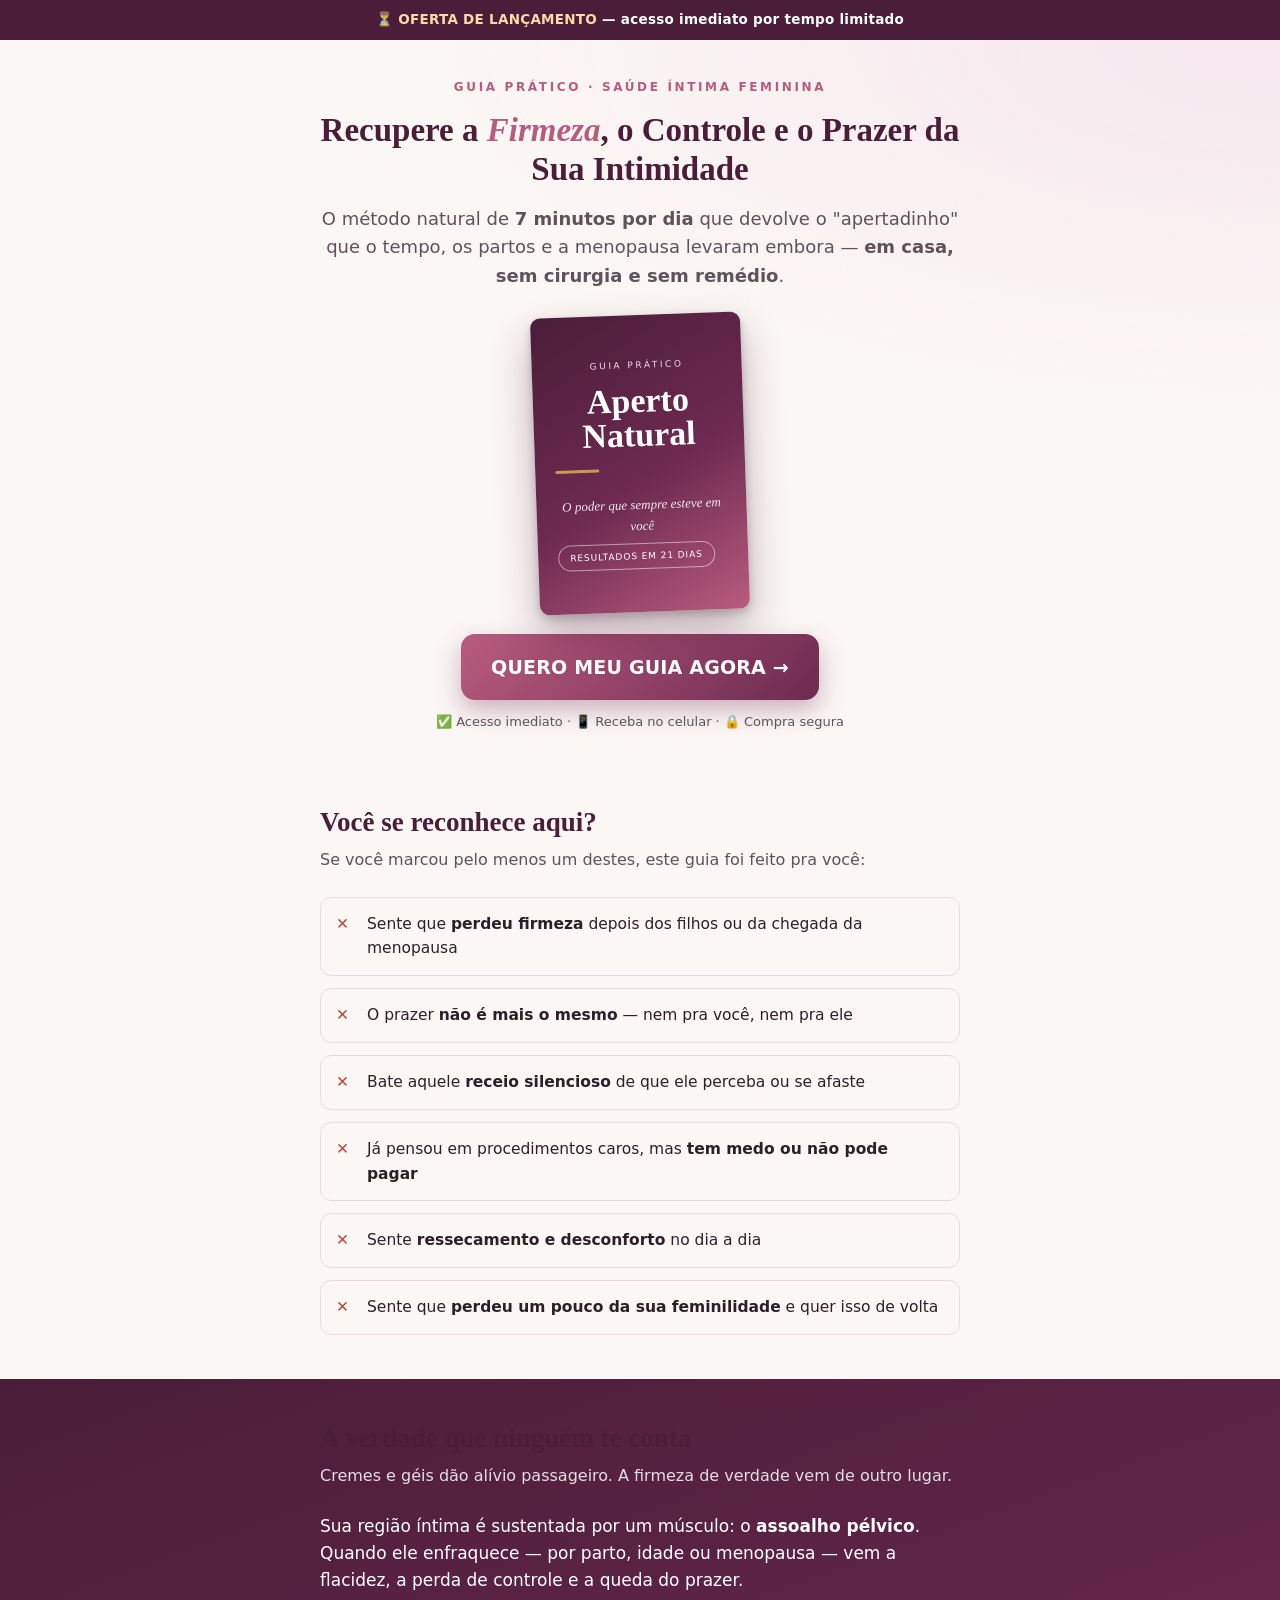
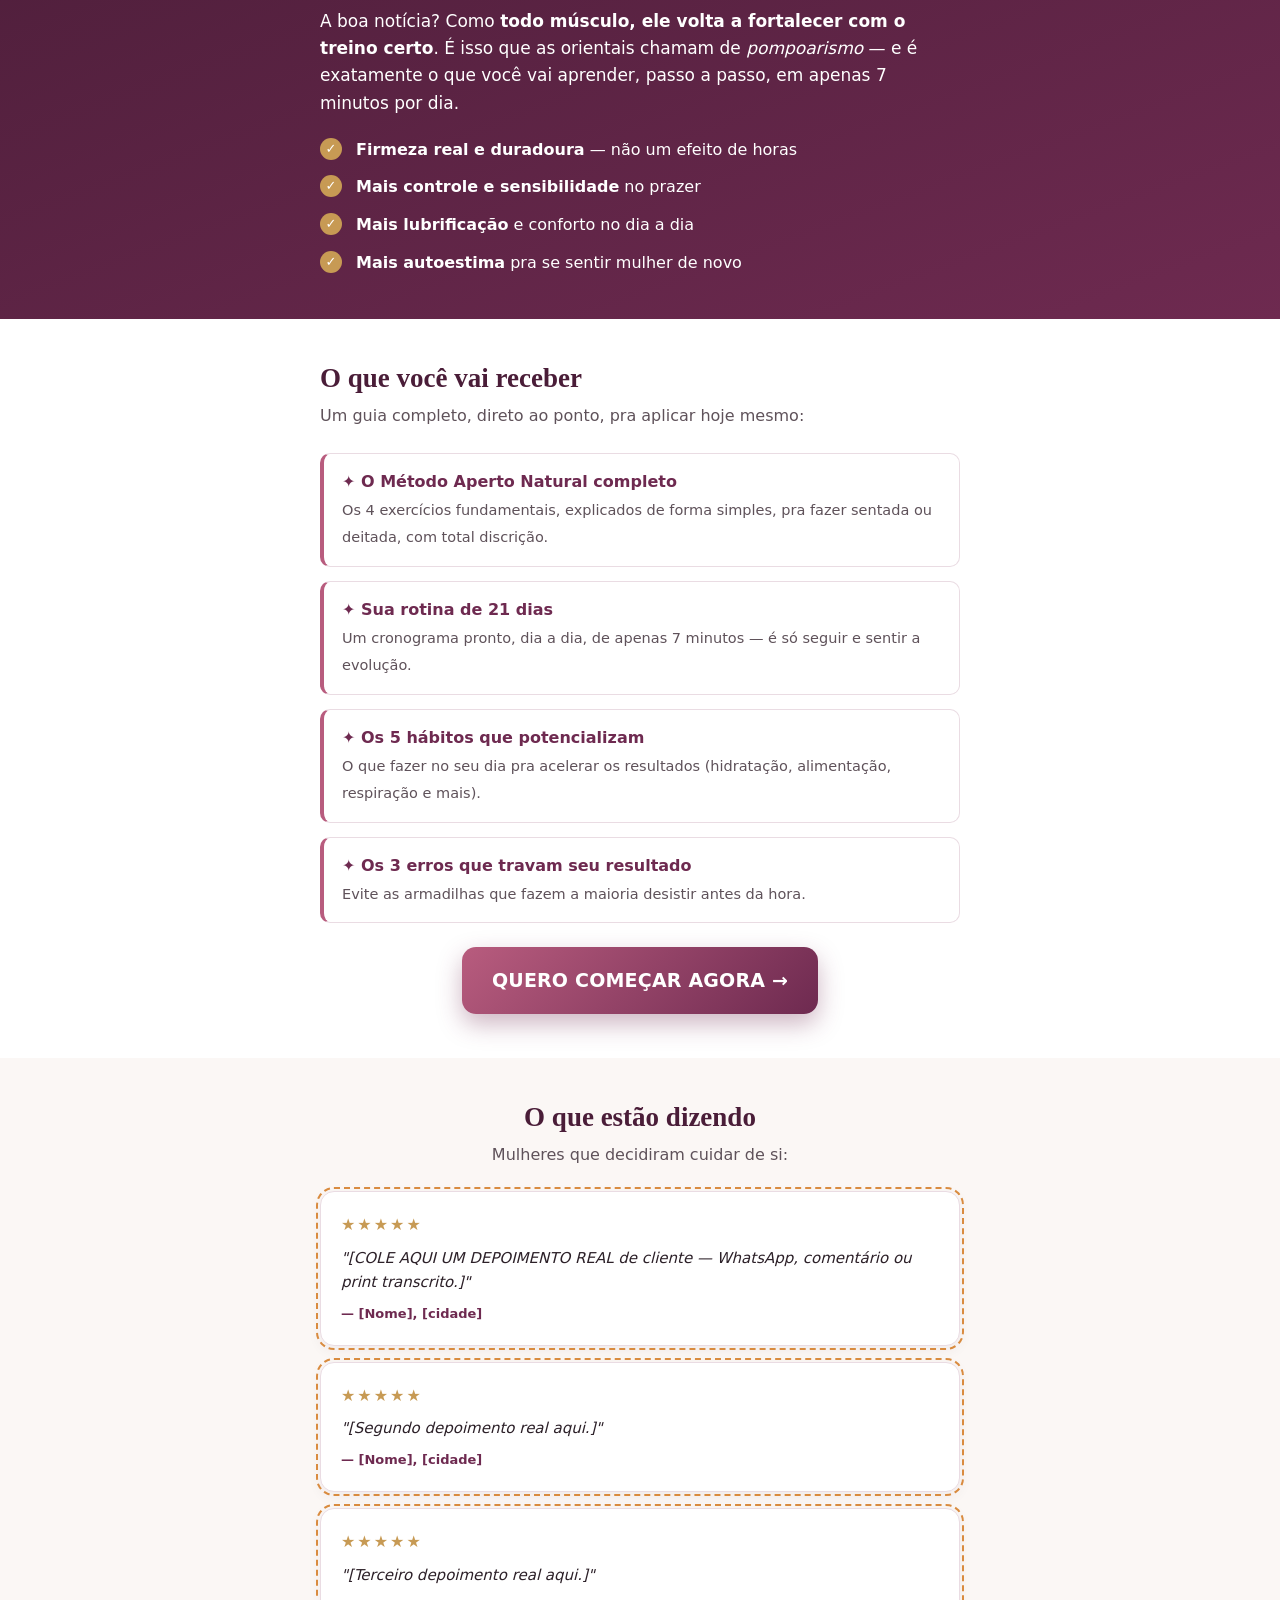
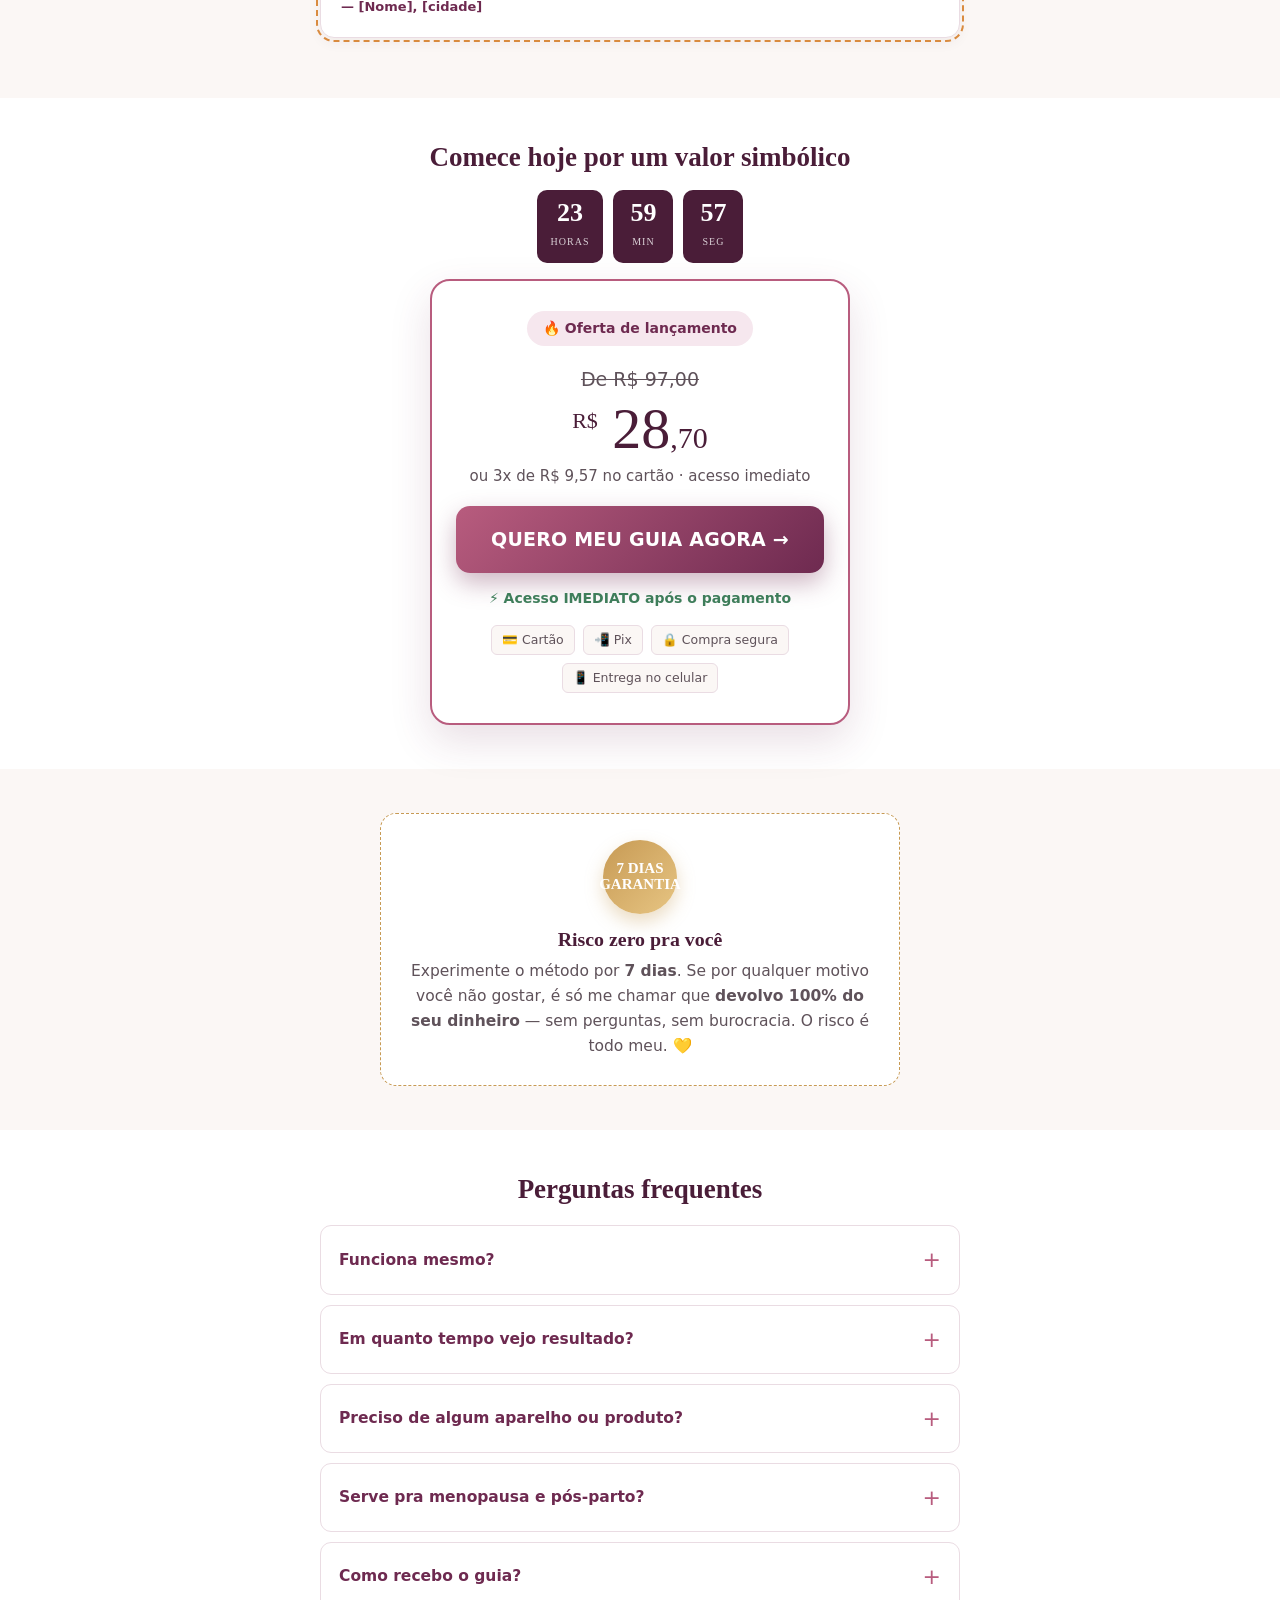
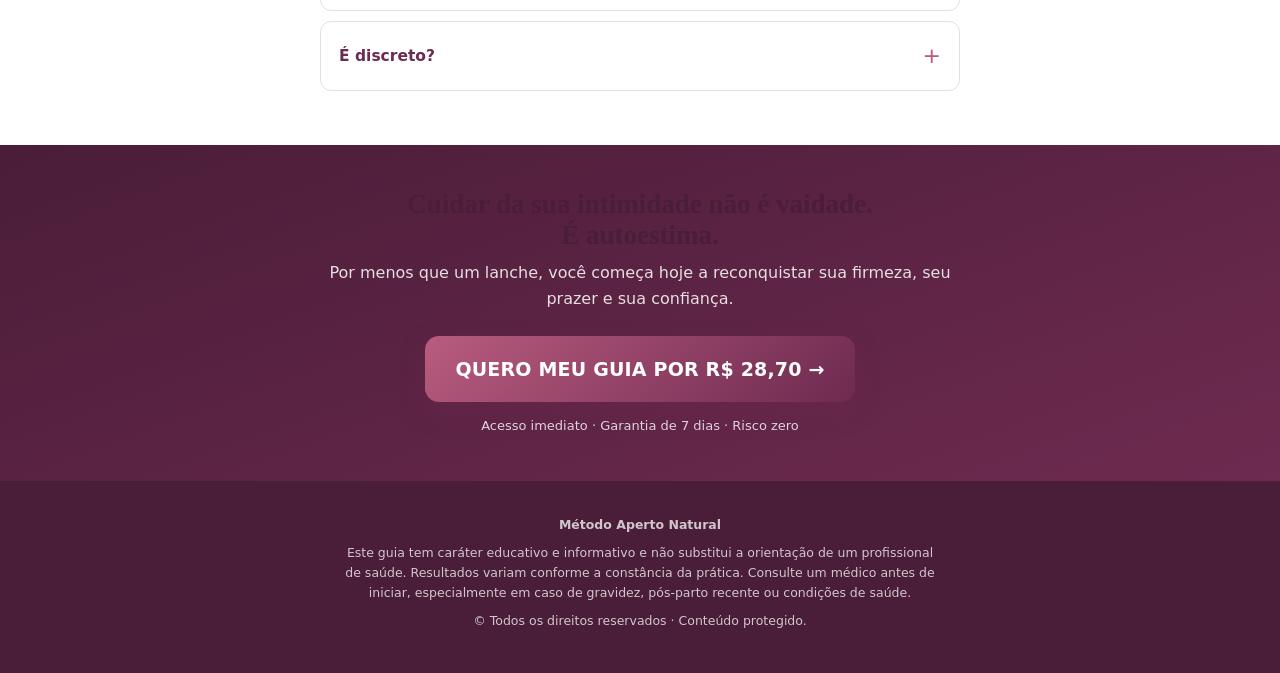
==== aperto-natural/index.html @ 928ae622 "feat: adicionar landing Aperto Natural (/aperto-natural) Landing low-ticket Metodo Aperto Natural. C" ====
<!doctype html>
<html lang="pt-BR">
<head>
<meta charset="utf-8">
<meta name="viewport" content="width=device-width, initial-scale=1">
<title>Método Aperto Natural</title>
<style>
  *{box-sizing:border-box;margin:0;padding:0}
  :root{
    --plum:#6E2A50;--plum-deep:#4A1D38;--rose:#B85C7E;--rose-soft:#F6E7EE;
    --ink:#2C2028;--soft:#5F525A;--cream:#FBF7F5;--white:#fff;--line:#EADCE3;
    --gold:#C79A54;--green:#3E7D5A;--danger:#C0453A;
  }
  html{-webkit-text-size-adjust:100%;scroll-behavior:smooth}
  body{font-family:"Segoe UI",system-ui,-apple-system,Arial,sans-serif;color:var(--ink);background:var(--cream);line-height:1.6;font-size:17px}
  .serif{font-family:Georgia,"Times New Roman",serif}
  .wrap{max-width:680px;margin:0 auto;padding:0 20px}
  h1,h2,h3{font-family:Georgia,serif;line-height:1.18;font-weight:700}
  img{max-width:100%}
  .center{text-align:center}

  /* urgency bar */
  .urg{background:var(--plum-deep);color:#fff;text-align:center;padding:9px 14px;font-size:13.5px;font-weight:600;letter-spacing:.02em}
  .urg b{color:#FFD9A8}

  /* hero */
  .hero{background:radial-gradient(120% 90% at 100% 0%,var(--rose-soft),transparent 55%),var(--cream);padding:38px 0 30px}
  .eyebrow{font-size:12px;letter-spacing:.22em;text-transform:uppercase;color:var(--rose);font-weight:800;margin-bottom:14px}
  .hero h1{font-size:33px;color:var(--plum-deep);margin-bottom:16px}
  .hero h1 em{color:var(--rose);font-style:italic}
  .hero .sub{font-size:18px;color:var(--soft);margin-bottom:24px}
  .mock{width:210px;margin:6px auto 22px;aspect-ratio:210/297;border-radius:10px;
    background:linear-gradient(150deg,var(--plum-deep),var(--plum) 55%,var(--rose));
    box-shadow:0 20px 40px rgba(74,29,56,.32),0 4px 10px rgba(0,0,0,.2);
    color:#fff;display:flex;flex-direction:column;justify-content:center;padding:26px 20px;position:relative;transform:rotate(-2deg)}
  .mock .k{font-size:9px;letter-spacing:.28em;text-transform:uppercase;opacity:.85;margin-bottom:12px}
  .mock h3{font-family:Georgia,serif;font-size:34px;line-height:1;color:#fff}
  .mock .it{font-style:italic;font-size:13px;opacity:.9;margin-top:8px;font-family:Georgia,serif}
  .mock .rl{width:44px;height:3px;background:var(--gold);margin:16px 0;border-radius:2px}
  .mock .bdg{font-size:9px;letter-spacing:.1em;text-transform:uppercase;border:1px solid rgba(255,255,255,.5);border-radius:30px;padding:5px 11px;align-self:flex-start;margin-top:6px}

  .cta{display:inline-block;background:linear-gradient(135deg,var(--rose),var(--plum));color:#fff;font-weight:800;
    font-size:19px;padding:18px 30px;border-radius:14px;text-decoration:none;box-shadow:0 10px 24px rgba(110,42,80,.34);
    letter-spacing:.01em;border:none;cursor:pointer;transition:transform .15s;animation:pulse 2s infinite}
  .cta:hover{transform:translateY(-2px)}
  @keyframes pulse{0%{box-shadow:0 10px 24px rgba(110,42,80,.34),0 0 0 0 rgba(184,92,126,.5)}70%{box-shadow:0 10px 24px rgba(110,42,80,.34),0 0 0 16px rgba(184,92,126,0)}100%{box-shadow:0 10px 24px rgba(110,42,80,.34),0 0 0 0 rgba(184,92,126,0)}}
  @media (prefers-reduced-motion:reduce){.cta{animation:none}}
  .cta-note{font-size:13px;color:var(--soft);margin-top:12px}

  section{padding:44px 0}
  .alt{background:var(--white)}
  .plum-sec{background:linear-gradient(160deg,var(--plum-deep),var(--plum));color:#fff}
  .plum-sec h2,.plum-sec h3{color:#fff}
  h2.sec{font-size:27px;color:var(--plum-deep);margin-bottom:8px}
  .sec-lead{color:var(--soft);font-size:16px;margin-bottom:24px}
  .plum-sec .sec-lead{color:rgba(255,255,255,.85)}

  /* pain list */
  .pain{list-style:none;display:flex;flex-direction:column;gap:12px}
  .pain li{background:var(--cream);border:1px solid var(--line);border-radius:11px;padding:14px 16px 14px 46px;position:relative;font-size:15.5px}
  .pain li::before{content:"✕";position:absolute;left:15px;top:14px;color:var(--danger);font-weight:800}

  /* benefits/check */
  .benef{list-style:none;display:flex;flex-direction:column;gap:12px}
  .benef li{padding-left:36px;position:relative;font-size:16px}
  .benef li::before{content:"✓";position:absolute;left:0;top:1px;background:var(--green);color:#fff;width:22px;height:22px;border-radius:50%;text-align:center;line-height:22px;font-size:13px;font-weight:800}
  .plum-sec .benef li::before{background:var(--gold)}

  /* content cards */
  .whatin{display:flex;flex-direction:column;gap:14px;margin-top:8px}
  .wi{background:var(--white);border:1px solid var(--line);border-left:4px solid var(--rose);border-radius:10px;padding:15px 18px}
  .wi b{color:var(--plum);display:block;margin-bottom:2px;font-size:16px}
  .wi span{font-size:14.5px;color:var(--soft)}

  /* testimonials */
  .tcard{background:var(--white);border:1px solid var(--line);border-radius:14px;padding:20px;margin-bottom:16px;box-shadow:0 4px 14px rgba(74,29,56,.06)}
  .stars{color:var(--gold);font-size:16px;letter-spacing:2px;margin-bottom:8px}
  .tcard p{font-size:15px;font-style:italic;color:var(--ink);margin-bottom:10px}
  .tname{font-size:13px;font-weight:700;color:var(--plum)}

  /* offer */
  .offer{background:var(--white);border:2px solid var(--rose);border-radius:20px;padding:30px 24px;text-align:center;box-shadow:0 16px 40px rgba(110,42,80,.15);max-width:420px;margin:0 auto}
  .offer .from{color:var(--soft);text-decoration:line-through;font-size:19px}
  .offer .price{font-family:Georgia,serif;font-size:58px;color:var(--plum-deep);line-height:1;margin:6px 0}
  .offer .price small{font-size:22px;vertical-align:super}
  .offer .cents{font-size:30px}
  .offer .installment{color:var(--soft);font-size:15px;margin-bottom:18px}
  .offer .tagline{background:var(--rose-soft);color:var(--plum);font-weight:700;font-size:14px;border-radius:30px;padding:6px 16px;display:inline-block;margin-bottom:18px}
  .paylist{display:flex;gap:8px;justify-content:center;flex-wrap:wrap;margin-top:16px;font-size:12.5px;color:var(--soft)}
  .paylist span{background:var(--cream);border:1px solid var(--line);border-radius:6px;padding:4px 10px}
  .instant{color:var(--green);font-weight:700;font-size:14px;margin-top:14px}

  /* guarantee */
  .guar{background:var(--white);border:1px dashed var(--gold);border-radius:16px;padding:26px 22px;text-align:center;max-width:520px;margin:0 auto}
  .guar .seal{width:74px;height:74px;border-radius:50%;background:linear-gradient(135deg,var(--gold),#E7C583);color:#fff;display:flex;align-items:center;justify-content:center;font-family:Georgia,serif;font-weight:700;font-size:15px;line-height:1.05;margin:0 auto 14px;text-align:center;box-shadow:0 8px 18px rgba(199,154,84,.35)}

  /* faq */
  details{background:var(--white);border:1px solid var(--line);border-radius:11px;margin-bottom:10px;overflow:hidden}
  summary{padding:16px 18px;font-weight:700;cursor:pointer;list-style:none;font-size:15.5px;color:var(--plum);display:flex;justify-content:space-between;align-items:center;gap:10px}
  summary::-webkit-details-marker{display:none}
  summary::after{content:"+";font-size:22px;color:var(--rose);font-weight:400}
  details[open] summary::after{content:"–"}
  details .a{padding:0 18px 16px;color:var(--soft);font-size:15px}

  /* countdown */
  .count{display:flex;gap:10px;justify-content:center;margin:16px 0}
  .count div{background:var(--plum-deep);color:#fff;border-radius:10px;padding:10px 14px;min-width:60px;text-align:center;font-family:Georgia,serif}
  .count div b{font-size:26px;display:block;line-height:1}
  .count div span{font-size:10px;text-transform:uppercase;letter-spacing:.1em;opacity:.8}

  footer{background:var(--plum-deep);color:rgba(255,255,255,.75);padding:34px 0;font-size:12.5px;text-align:center}
  footer p{margin-bottom:8px;max-width:600px;margin-left:auto;margin-right:auto}

  .editable{outline:2px dashed #d98b3f;outline-offset:2px}
  @media(max-width:520px){.hero h1{font-size:27px}h2.sec{font-size:23px}.offer .price{font-size:48px}}
</style>
</head>
<body>

<div class="urg">⏳ <b>OFERTA DE LANÇAMENTO</b> — acesso imediato por tempo limitado</div>

<!-- HERO -->
<header class="hero">
  <div class="wrap center">
    <div class="eyebrow">Guia Prático · Saúde Íntima Feminina</div>
    <h1 class="serif">Recupere a <em>Firmeza</em>, o Controle e o Prazer da Sua Intimidade</h1>
    <p class="sub">O método natural de <strong>7 minutos por dia</strong> que devolve o "apertadinho" que o tempo, os partos e a menopausa levaram embora — <strong>em casa, sem cirurgia e sem remédio</strong>.</p>
    <div class="mock">
      <div class="k">Guia Prático</div>
      <h3>Aperto<br>Natural</h3>
      <div class="rl"></div>
      <div class="it">O poder que sempre esteve em você</div>
      <div class="bdg">Resultados em 21 dias</div>
    </div>
    <a href="#oferta" class="cta">QUERO MEU GUIA AGORA →</a>
    <p class="cta-note">✅ Acesso imediato · 📱 Receba no celular · 🔒 Compra segura</p>
  </div>
</header>

<!-- DOR -->
<section>
  <div class="wrap">
    <h2 class="sec serif">Você se reconhece aqui?</h2>
    <p class="sec-lead">Se você marcou pelo menos um destes, este guia foi feito pra você:</p>
    <ul class="pain">
      <li>Sente que <strong>perdeu firmeza</strong> depois dos filhos ou da chegada da menopausa</li>
      <li>O prazer <strong>não é mais o mesmo</strong> — nem pra você, nem pra ele</li>
      <li>Bate aquele <strong>receio silencioso</strong> de que ele perceba ou se afaste</li>
      <li>Já pensou em procedimentos caros, mas <strong>tem medo ou não pode pagar</strong></li>
      <li>Sente <strong>ressecamento e desconforto</strong> no dia a dia</li>
      <li>Sente que <strong>perdeu um pouco da sua feminilidade</strong> e quer isso de volta</li>
    </ul>
  </div>
</section>

<!-- VIRADA / MECANISMO -->
<section class="plum-sec">
  <div class="wrap">
    <h2 class="sec serif">A verdade que ninguém te conta</h2>
    <p class="sec-lead">Cremes e géis dão alívio passageiro. A firmeza de verdade vem de outro lugar.</p>
    <p style="margin-bottom:14px">Sua região íntima é sustentada por um músculo: o <strong>assoalho pélvico</strong>. Quando ele enfraquece — por parto, idade ou menopausa — vem a flacidez, a perda de controle e a queda do prazer.</p>
    <p style="margin-bottom:20px">A boa notícia? Como <strong>todo músculo, ele volta a fortalecer com o treino certo</strong>. É isso que as orientais chamam de <em>pompoarismo</em> — e é exatamente o que você vai aprender, passo a passo, em apenas 7 minutos por dia.</p>
    <ul class="benef">
      <li><strong>Firmeza real e duradoura</strong> — não um efeito de horas</li>
      <li><strong>Mais controle e sensibilidade</strong> no prazer</li>
      <li><strong>Mais lubrificação</strong> e conforto no dia a dia</li>
      <li><strong>Mais autoestima</strong> pra se sentir mulher de novo</li>
    </ul>
  </div>
</section>

<!-- O QUE VOCÊ RECEBE -->
<section class="alt">
  <div class="wrap">
    <h2 class="sec serif">O que você vai receber</h2>
    <p class="sec-lead">Um guia completo, direto ao ponto, pra aplicar hoje mesmo:</p>
    <div class="whatin">
      <div class="wi"><b>✦ O Método Aperto Natural completo</b><span>Os 4 exercícios fundamentais, explicados de forma simples, pra fazer sentada ou deitada, com total discrição.</span></div>
      <div class="wi"><b>✦ Sua rotina de 21 dias</b><span>Um cronograma pronto, dia a dia, de apenas 7 minutos — é só seguir e sentir a evolução.</span></div>
      <div class="wi"><b>✦ Os 5 hábitos que potencializam</b><span>O que fazer no seu dia pra acelerar os resultados (hidratação, alimentação, respiração e mais).</span></div>
      <div class="wi"><b>✦ Os 3 erros que travam seu resultado</b><span>Evite as armadilhas que fazem a maioria desistir antes da hora.</span></div>
    </div>
    <p class="center" style="margin-top:24px"><a href="#oferta" class="cta">QUERO COMEÇAR AGORA →</a></p>
  </div>
</section>

<!-- DEPOIMENTOS -->
<section>
  <div class="wrap">
    <h2 class="sec serif center">O que estão dizendo</h2>
    <p class="sec-lead center">Mulheres que decidiram cuidar de si:</p>
    <div class="tcard editable">
      <div class="stars">★★★★★</div>
      <p>"[COLE AQUI UM DEPOIMENTO REAL de cliente — WhatsApp, comentário ou print transcrito.]"</p>
      <div class="tname">— [Nome], [cidade]</div>
    </div>
    <div class="tcard editable">
      <div class="stars">★★★★★</div>
      <p>"[Segundo depoimento real aqui.]"</p>
      <div class="tname">— [Nome], [cidade]</div>
    </div>
    <div class="tcard editable">
      <div class="stars">★★★★★</div>
      <p>"[Terceiro depoimento real aqui.]"</p>
      <div class="tname">— [Nome], [cidade]</div>
    </div>
  </div>
</section>

<!-- OFERTA -->
<section id="oferta" class="alt">
  <div class="wrap">
    <h2 class="sec serif center">Comece hoje por um valor simbólico</h2>
    <div class="count" id="cd">
      <div><b id="h">00</b><span>horas</span></div>
      <div><b id="m">00</b><span>min</span></div>
      <div><b id="s">00</b><span>seg</span></div>
    </div>
    <div class="offer">
      <div class="tagline">🔥 Oferta de lançamento</div>
      <div class="from">De R$ 97,00</div>
      <div class="price serif"><small>R$</small> 28<span class="cents">,70</span></div>
      <div class="installment">ou 3x de R$ 9,57 no cartão · acesso imediato</div>
      <a href="https://plataforma-vendas.pages.dev/checkout/Aperto-natural?v=exclusivo" class="cta" style="display:block">QUERO MEU GUIA AGORA →</a>
      <div class="instant">⚡ Acesso IMEDIATO após o pagamento</div>
      <div class="paylist"><span>💳 Cartão</span><span>📲 Pix</span><span>🔒 Compra segura</span><span>📱 Entrega no celular</span></div>
    </div>
  </div>
</section>

<!-- GARANTIA -->
<section>
  <div class="wrap">
    <div class="guar">
      <div class="seal serif">7 DIAS<br>GARANTIA</div>
      <h3 class="serif" style="color:var(--plum-deep);margin-bottom:8px">Risco zero pra você</h3>
      <p style="color:var(--soft);font-size:15.5px">Experimente o método por <strong>7 dias</strong>. Se por qualquer motivo você não gostar, é só me chamar que <strong>devolvo 100% do seu dinheiro</strong> — sem perguntas, sem burocracia. O risco é todo meu. 💛</p>
    </div>
  </div>
</section>

<!-- FAQ -->
<section class="alt">
  <div class="wrap">
    <h2 class="sec serif center" style="margin-bottom:20px">Perguntas frequentes</h2>
    <details><summary>Funciona mesmo?</summary><div class="a">Sim. O fortalecimento do assoalho pélvico é reconhecido pela fisioterapia há décadas — é o mesmo princípio usado por profissionais. A diferença é que aqui está tudo simplificado pra você fazer sozinha, em casa.</div></details>
    <details><summary>Em quanto tempo vejo resultado?</summary><div class="a">A maioria das mulheres começa a sentir mais controle já na 2ª semana, e firmeza perceptível a partir dos 21 dias, seguindo a rotina. A constância é o segredo.</div></details>
    <details><summary>Preciso de algum aparelho ou produto?</summary><div class="a">Não! O método usa apenas o seu próprio corpo. Nada de aparelhos, cremes ou gastos extras.</div></details>
    <details><summary>Serve pra menopausa e pós-parto?</summary><div class="a">Sim, é indicado justamente pra esses momentos. (Se você teve parto há pouco tempo ou tem alguma condição de saúde, consulte seu médico antes de começar.)</div></details>
    <details><summary>Como recebo o guia?</summary><div class="a">É digital! Assim que o pagamento é confirmado, você recebe o acesso imediatamente, direto no seu celular. Pode ler quantas vezes quiser.</div></details>
    <details><summary>É discreto?</summary><div class="a">Totalmente. A compra é sigilosa e o guia é 100% seu, pra ler com privacidade. Os exercícios são discretos, ninguém percebe.</div></details>
  </div>
</section>

<!-- CTA FINAL -->
<section class="plum-sec center">
  <div class="wrap">
    <h2 class="sec serif">Cuidar da sua intimidade não é vaidade.<br>É autoestima.</h2>
    <p class="sec-lead">Por menos que um lanche, você começa hoje a reconquistar sua firmeza, seu prazer e sua confiança.</p>
    <a href="#oferta" class="cta">QUERO MEU GUIA POR R$ 28,70 →</a>
    <p style="margin-top:14px;font-size:13px;opacity:.8">Acesso imediato · Garantia de 7 dias · Risco zero</p>
  </div>
</section>

<footer>
  <div class="wrap">
    <p><strong>Método Aperto Natural</strong></p>
    <p>Este guia tem caráter educativo e informativo e não substitui a orientação de um profissional de saúde. Resultados variam conforme a constância da prática. Consulte um médico antes de iniciar, especialmente em caso de gravidez, pós-parto recente ou condições de saúde.</p>
    <p>© Todos os direitos reservados · Conteúdo protegido.</p>
  </div>
</footer>

<script>
  // countdown evergreen: reinicia em 24h por visitante
  (function(){
    var KEY="an_deadline", now=Date.now();
    var dl=localStorage.getItem(KEY);
    if(!dl || dl-now<=0){ dl=now+24*3600*1000; localStorage.setItem(KEY,dl); }
    function tick(){
      var d=dl-Date.now(); if(d<0)d=0;
      var h=Math.floor(d/3.6e6), m=Math.floor(d%3.6e6/6e4), s=Math.floor(d%6e4/1e3);
      document.getElementById('h').textContent=String(h).padStart(2,'0');
      document.getElementById('m').textContent=String(m).padStart(2,'0');
      document.getElementById('s').textContent=String(s).padStart(2,'0');
    }
    tick(); setInterval(tick,1000);
  })();
</script>
</body>
</html>
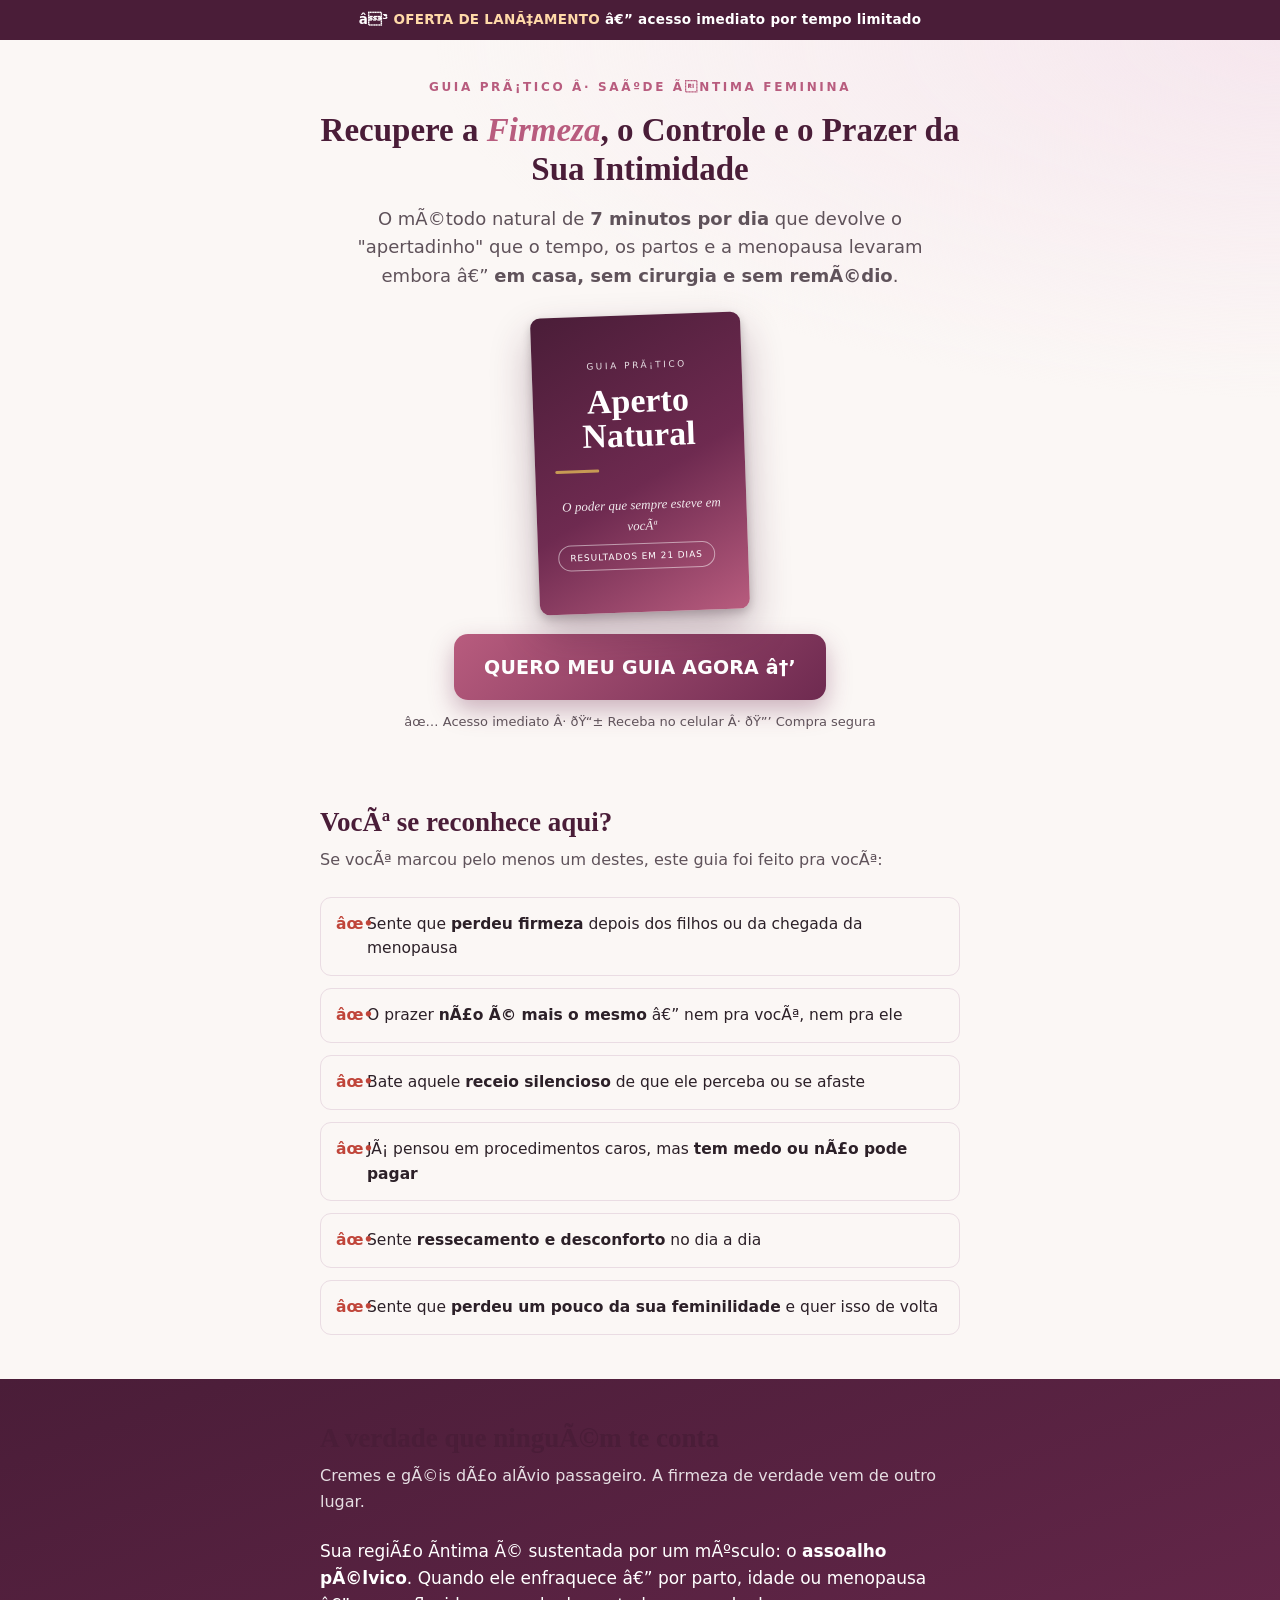
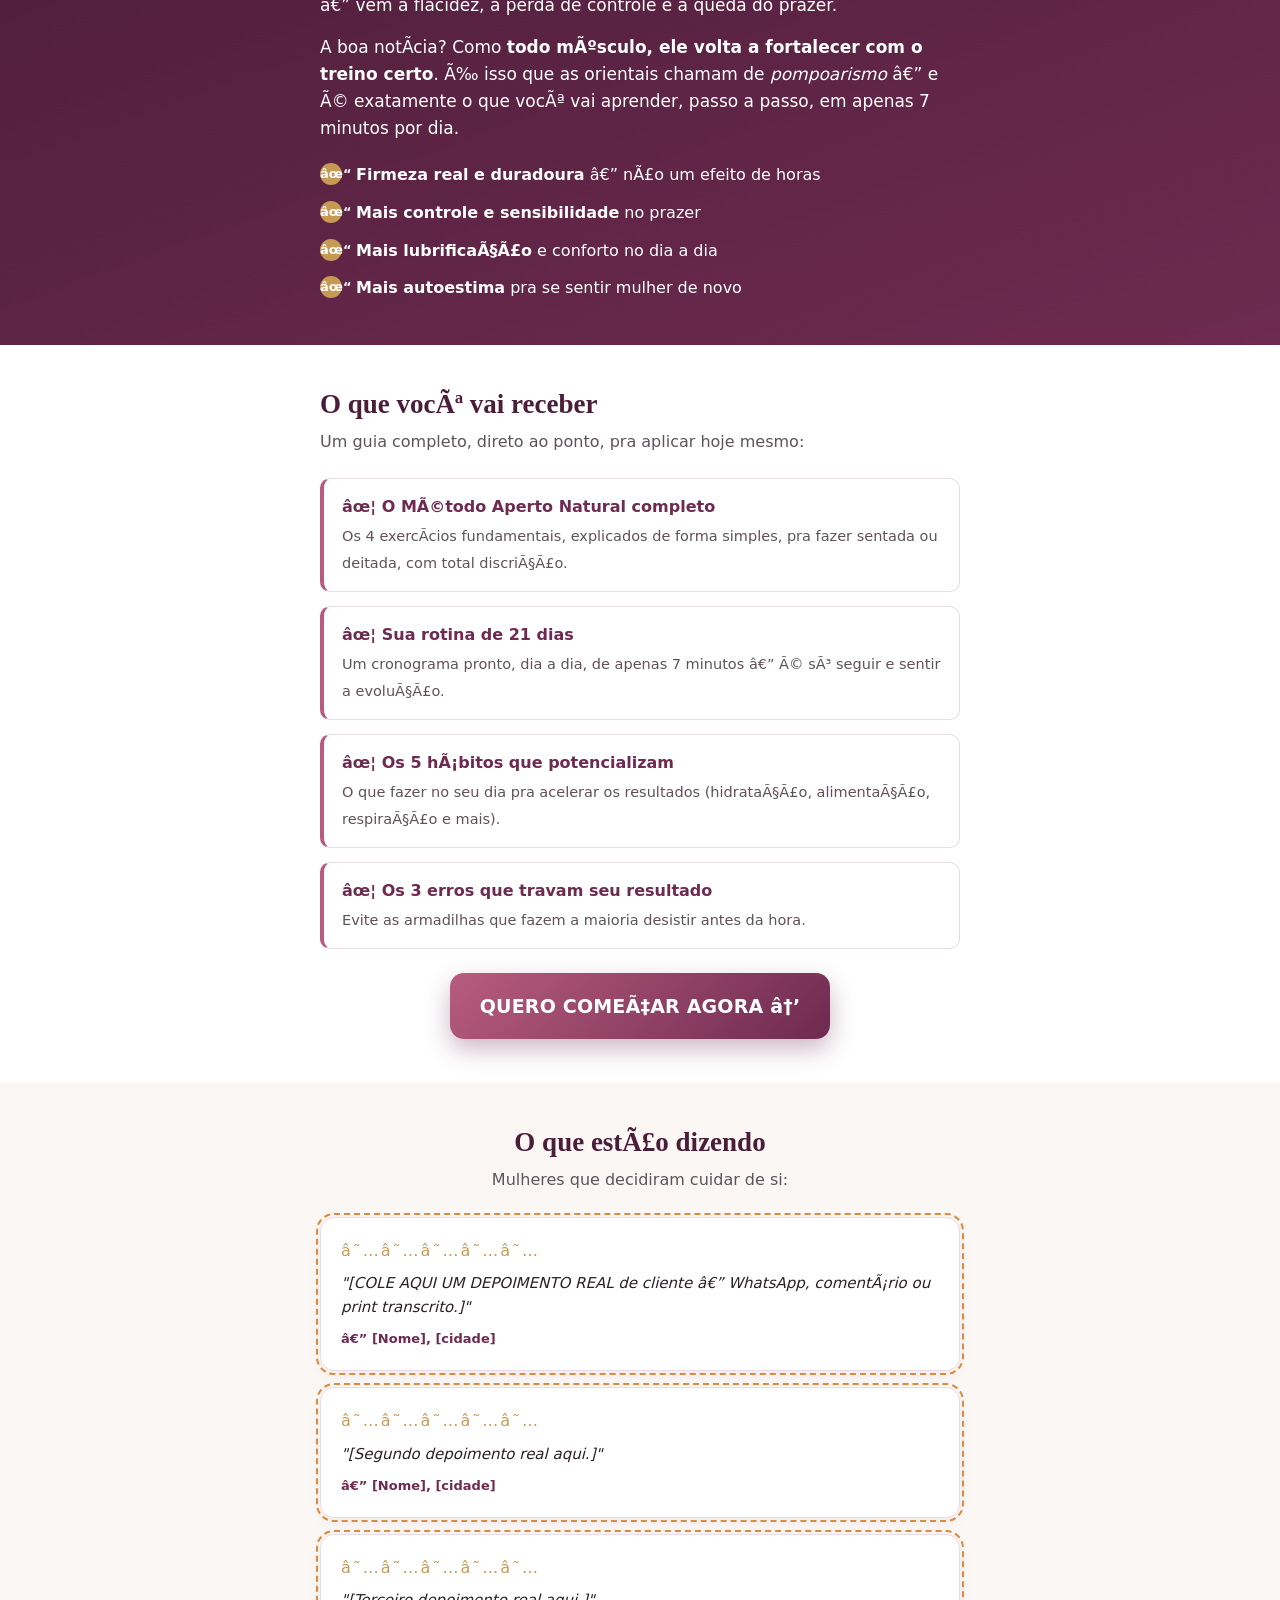
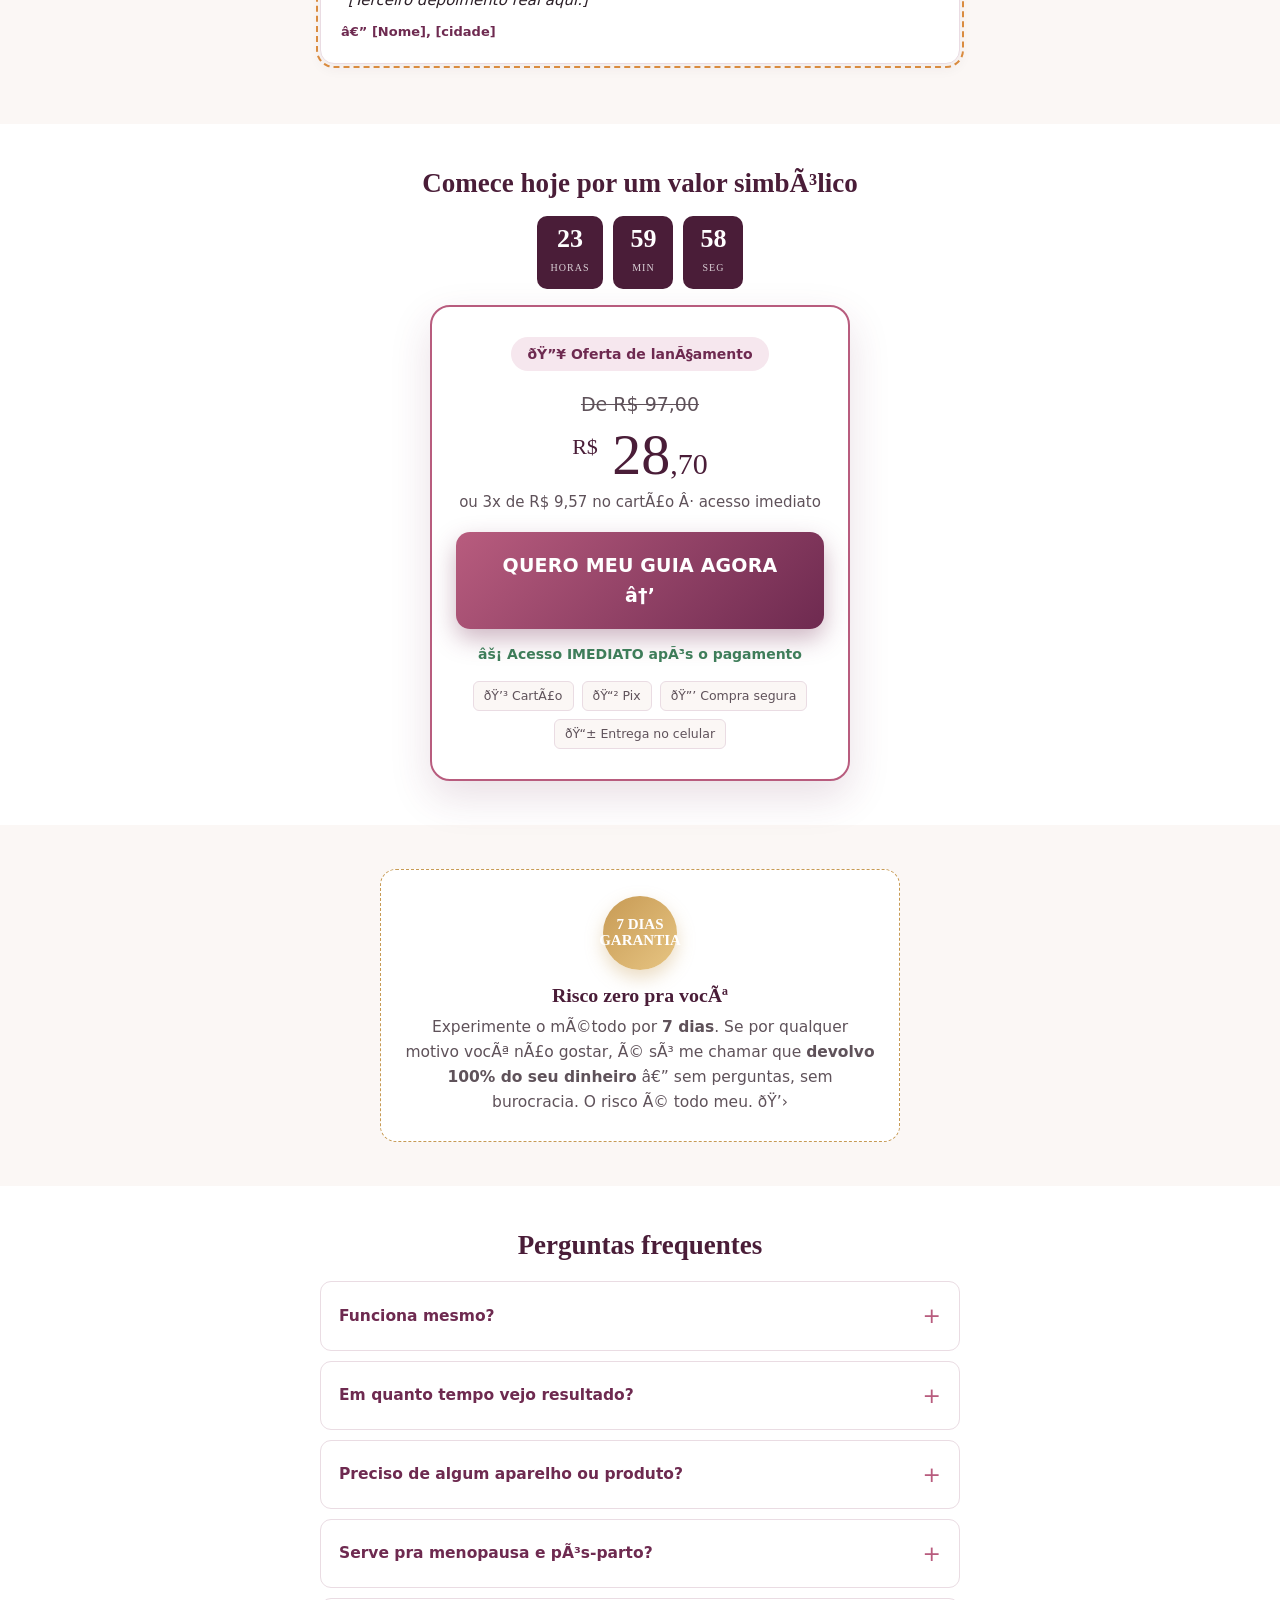
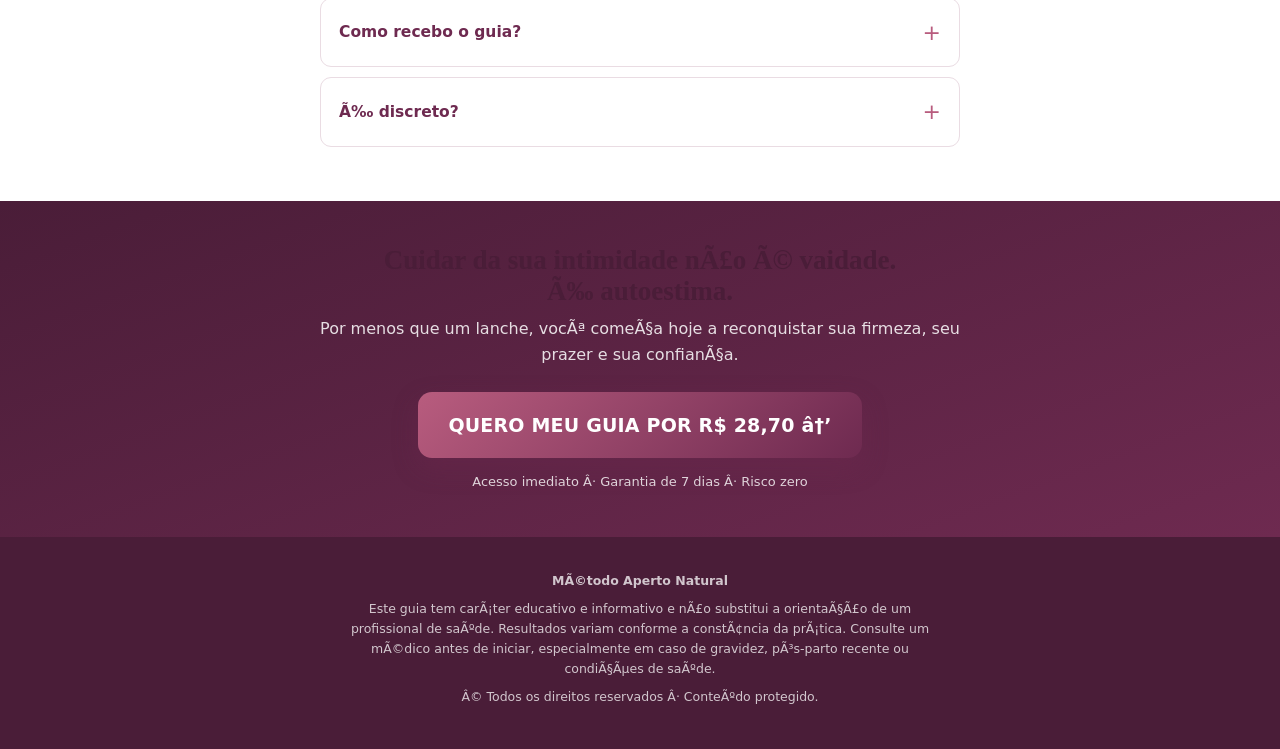
==== commit 8b4b7a1e: "feat: rastreamento na Aperto Natural (Pixel Meta + GTM/GA4 + InitiateCheckout) Pixel 627260033595972" ====
--- a/aperto-natural/index.html
+++ b/aperto-natural/index.html
@@ -1,6 +1,6 @@
 <!doctype html>
 <html lang="pt-BR">
-<head>
+<head><!-- Google Tag Manager --><script>(function(w,d,s,l,i){w[l]=w[l]||[];w[l].push({'gtm.start':new Date().getTime(),event:'gtm.js'});var f=d.getElementsByTagName(s)[0],j=d.createElement(s),dl=l!='dataLayer'?'&l='+l:'';j.async=true;j.src='https://www.googletagmanager.com/gtm.js?id='+i+dl;f.parentNode.insertBefore(j,f);})(window,document,'script','dataLayer','GTM-PBFR947J');</script><!-- End Google Tag Manager --><!-- Meta Pixel --><script>!function(f,b,e,v,n,t,s){if(f.fbq)return;n=f.fbq=function(){n.callMethod?n.callMethod.apply(n,arguments):n.queue.push(arguments)};if(!f._fbq)f._fbq=n;n.push=n;n.loaded=!0;n.version='2.0';n.queue=[];t=b.createElement(e);t.async=!0;t.src=v;s=b.getElementsByTagName(e)[0];s.parentNode.insertBefore(t,s)}(window,document,'script','https://connect.facebook.net/en_US/fbevents.js');fbq('init','627260033595972');fbq('track','PageView');</script><noscript><img height="1" width="1" style="display:none" src="https://www.facebook.com/tr?id=627260033595972&ev=PageView&noscript=1"/></noscript><!-- End Meta Pixel -->
 <meta charset="utf-8">
 <meta name="viewport" content="width=device-width, initial-scale=1">
 <title>Método Aperto Natural</title>
@@ -115,7 +115,7 @@
   @media(max-width:520px){.hero h1{font-size:27px}h2.sec{font-size:23px}.offer .price{font-size:48px}}
 </style>
 </head>
-<body>
+<body><!-- Google Tag Manager (noscript) --><noscript><iframe src="https://www.googletagmanager.com/ns.html?id=GTM-PBFR947J" height="0" width="0" style="display:none;visibility:hidden"></iframe></noscript><!-- End Google Tag Manager (noscript) -->
 
 <div class="urg">⏳ <b>OFERTA DE LANÇAMENTO</b> — acesso imediato por tempo limitado</div>
 
@@ -286,5 +286,5 @@
     tick(); setInterval(tick,1000);
   })();
 </script>
-</body>
+<script>document.querySelectorAll('a[href*="/checkout/"]').forEach(function(a){a.addEventListener('click',function(){if(window.fbq){try{fbq('track','InitiateCheckout');}catch(e){}}},true);});</script></body>
 </html>
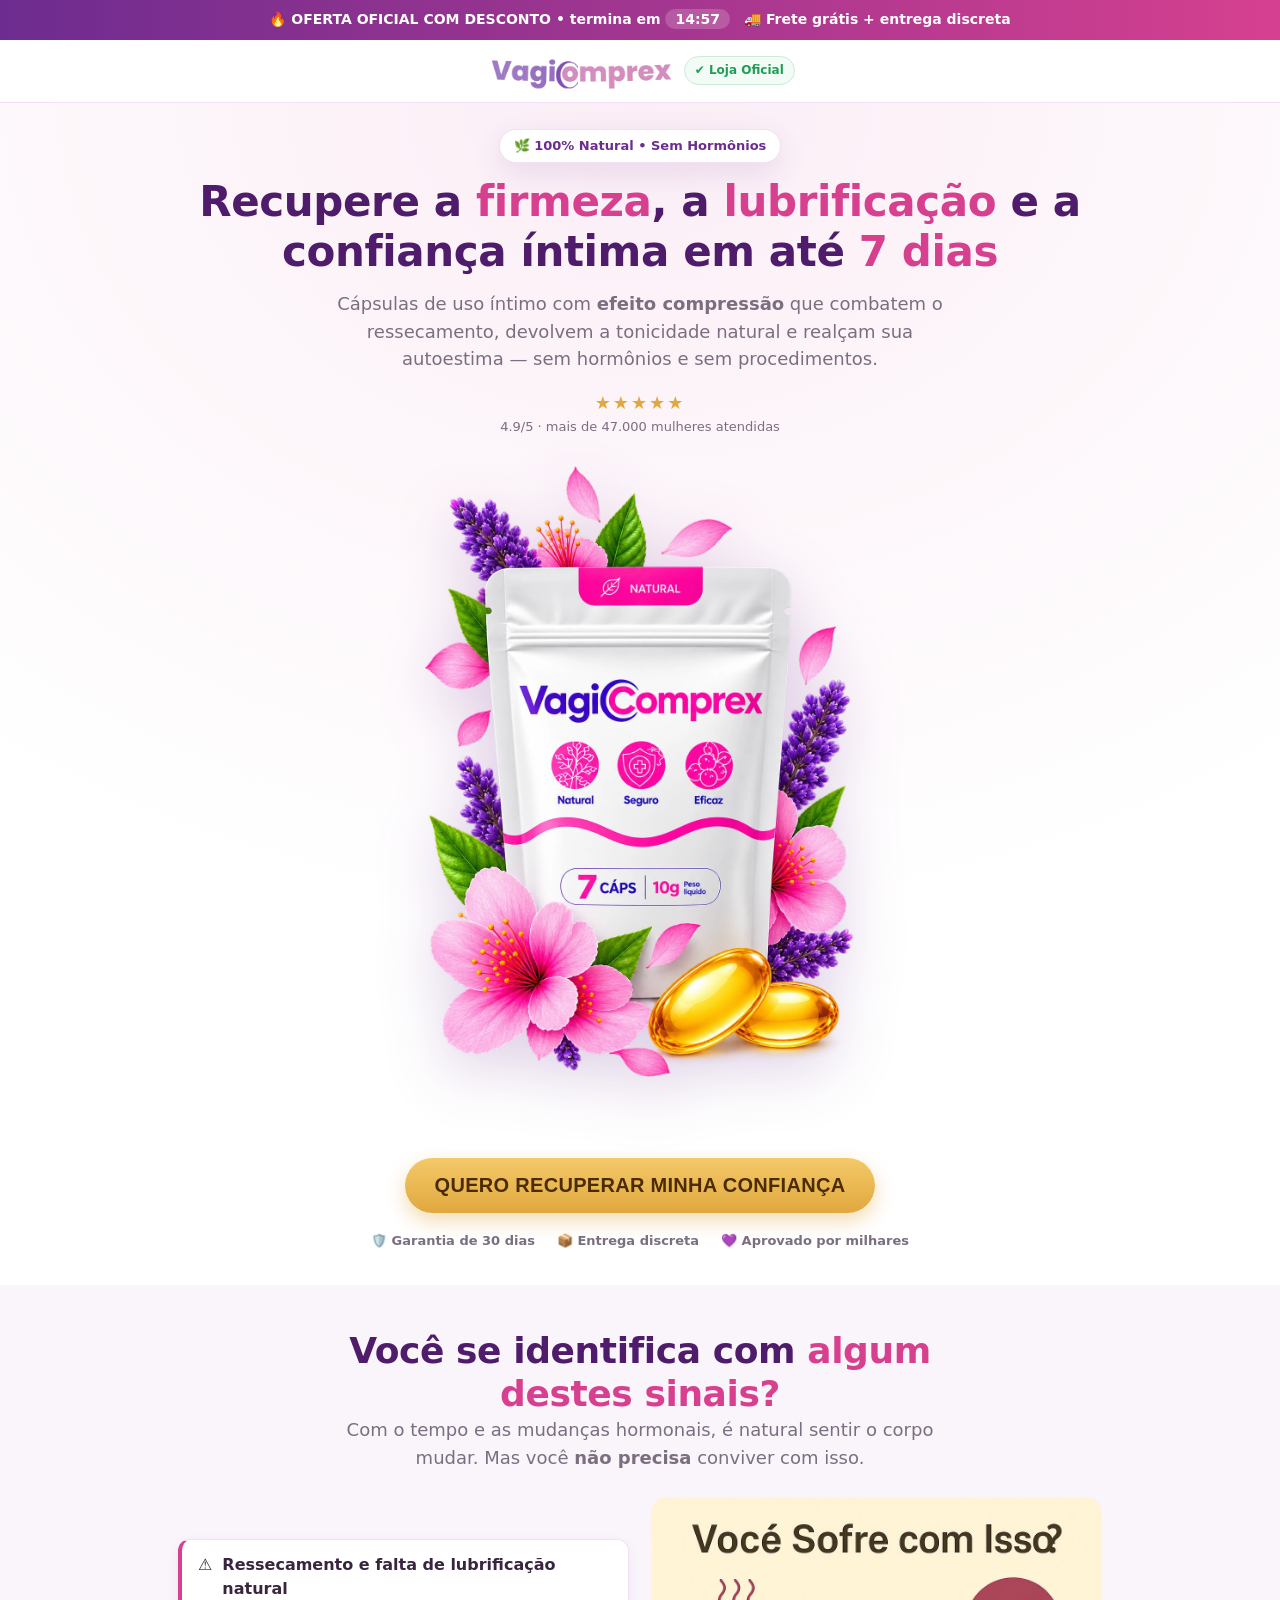
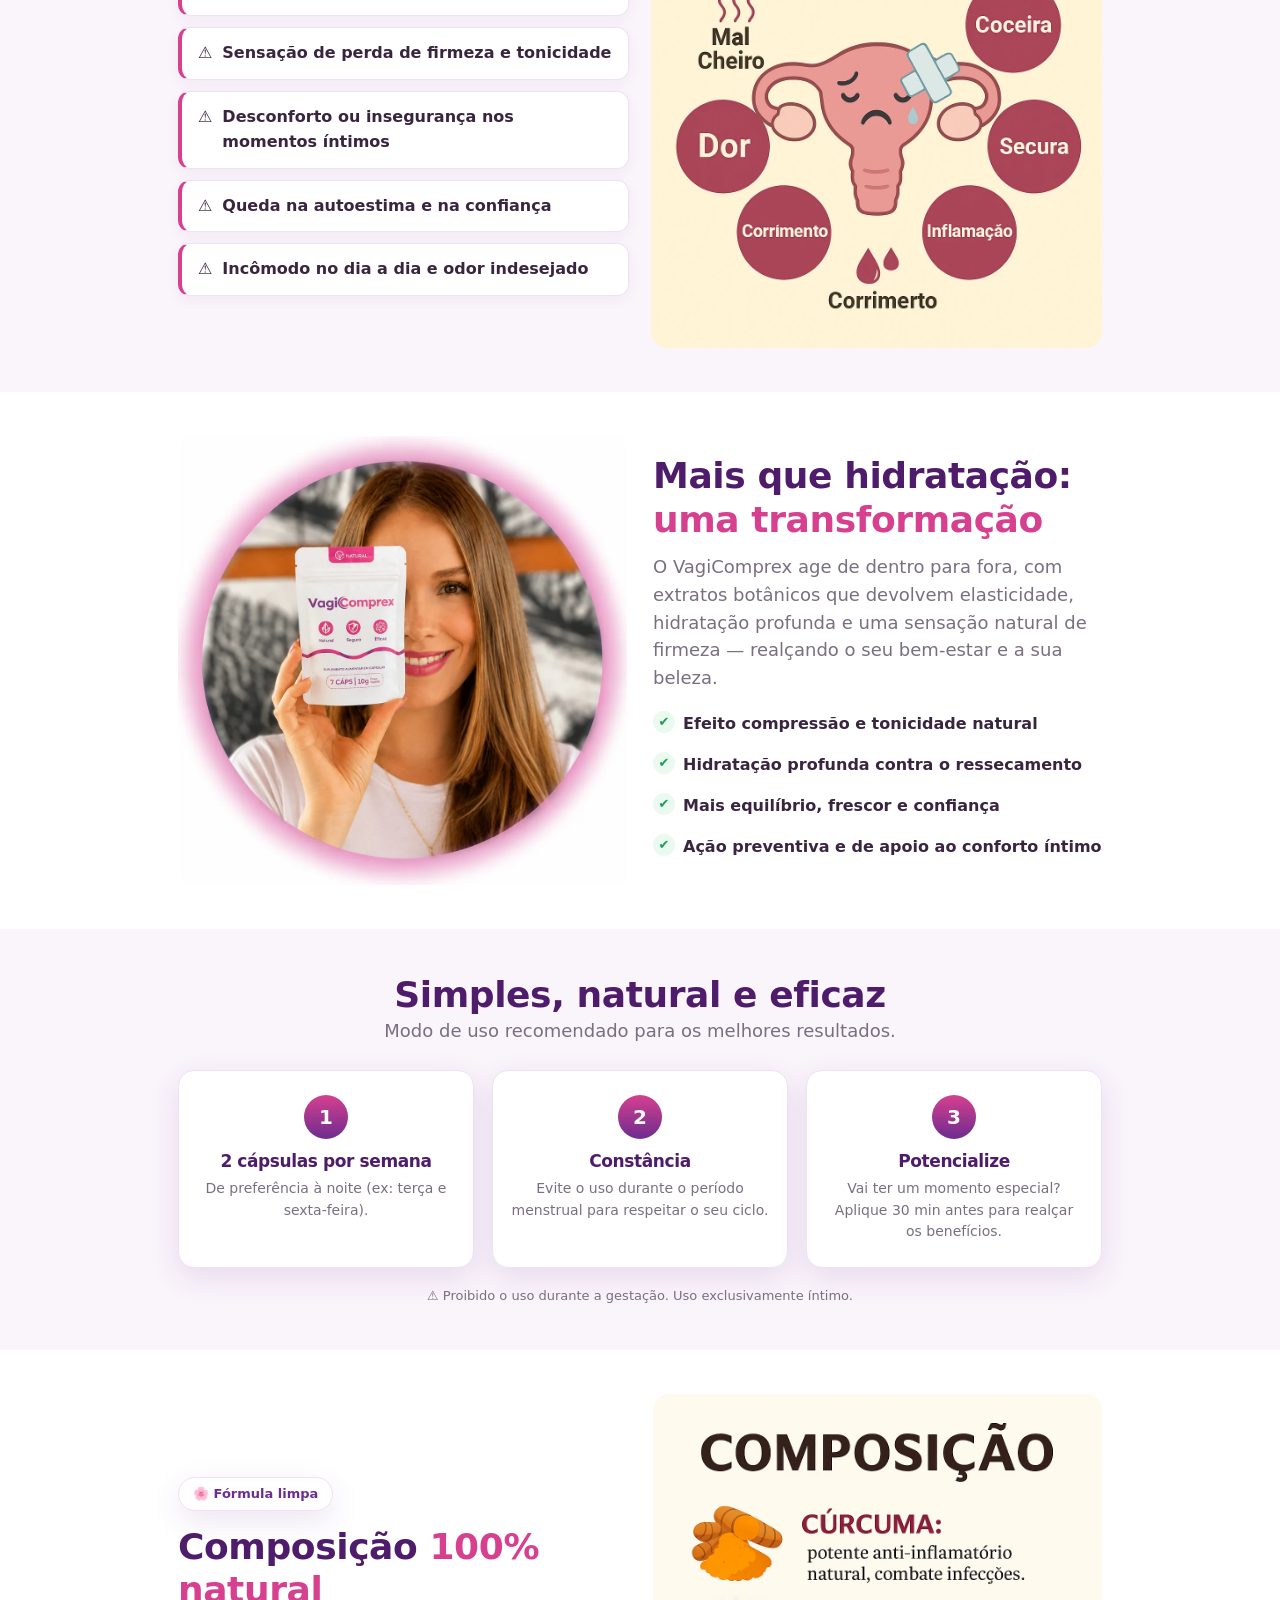
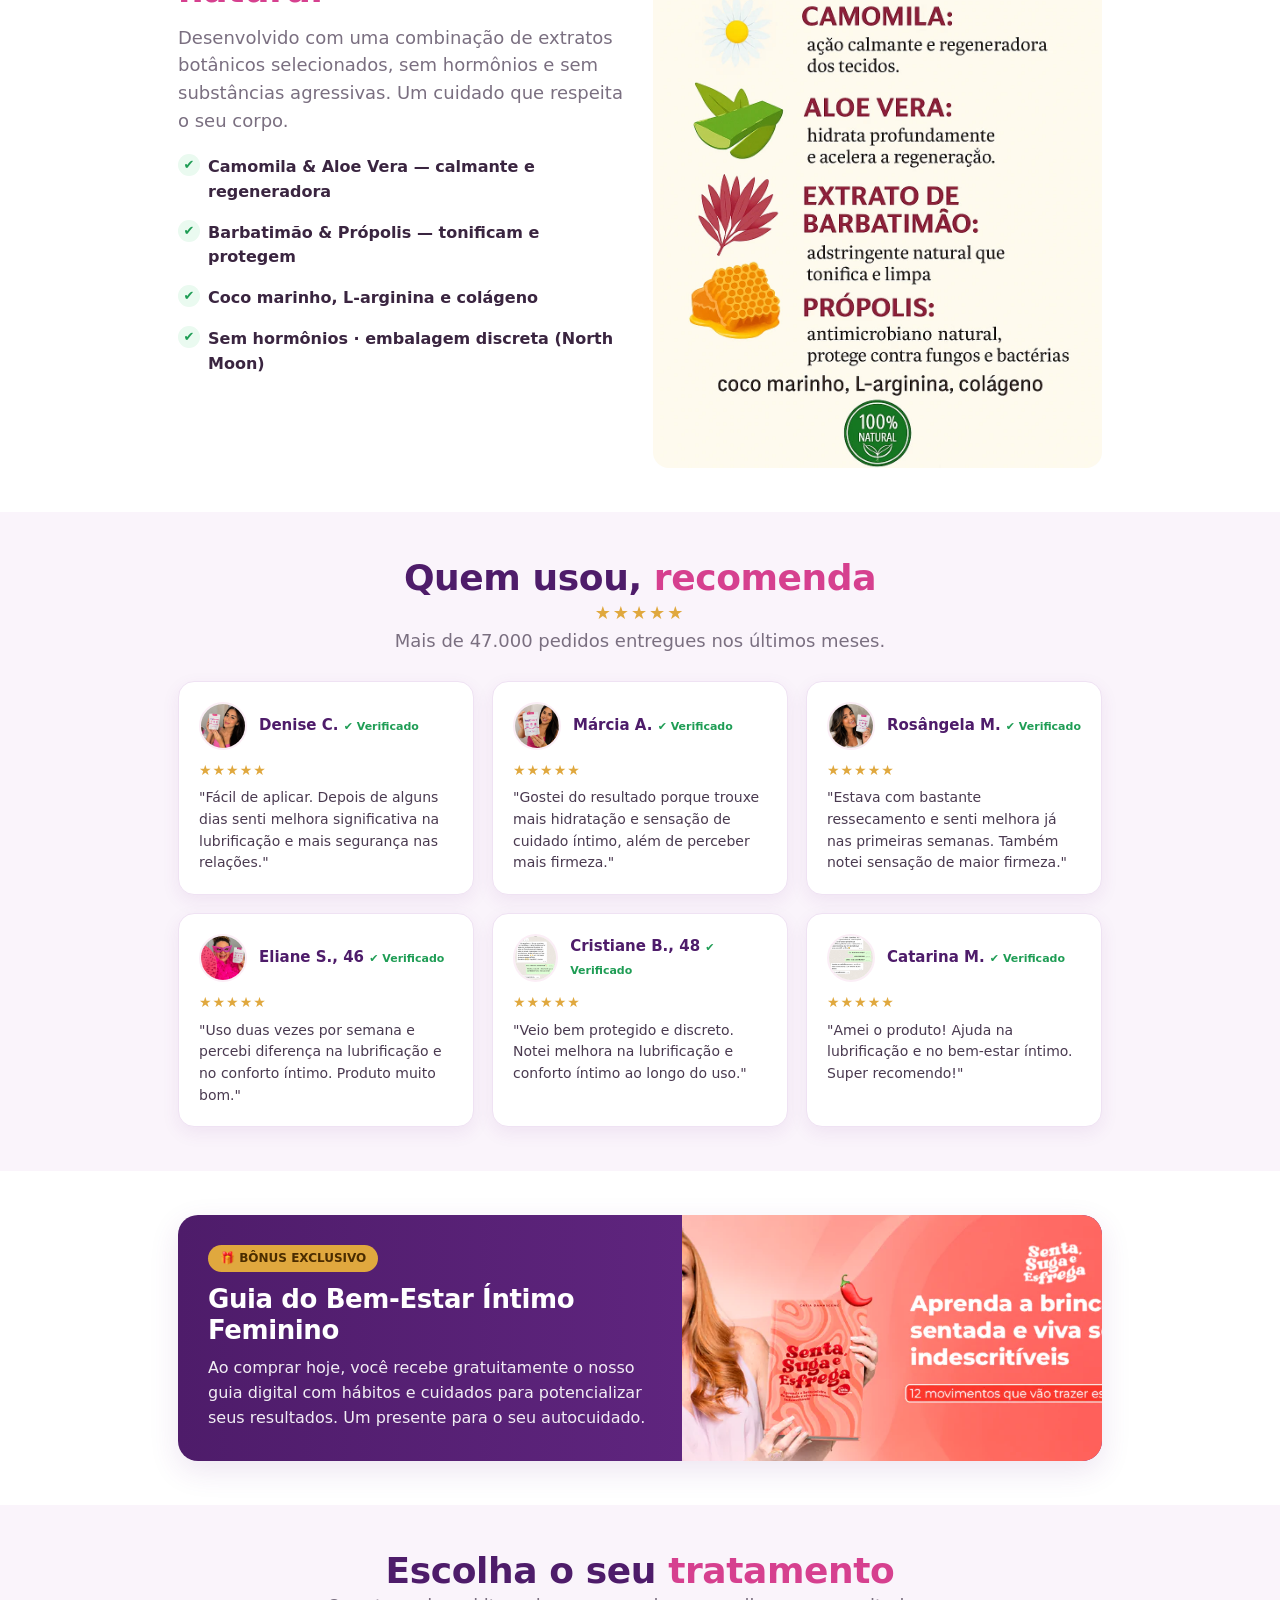
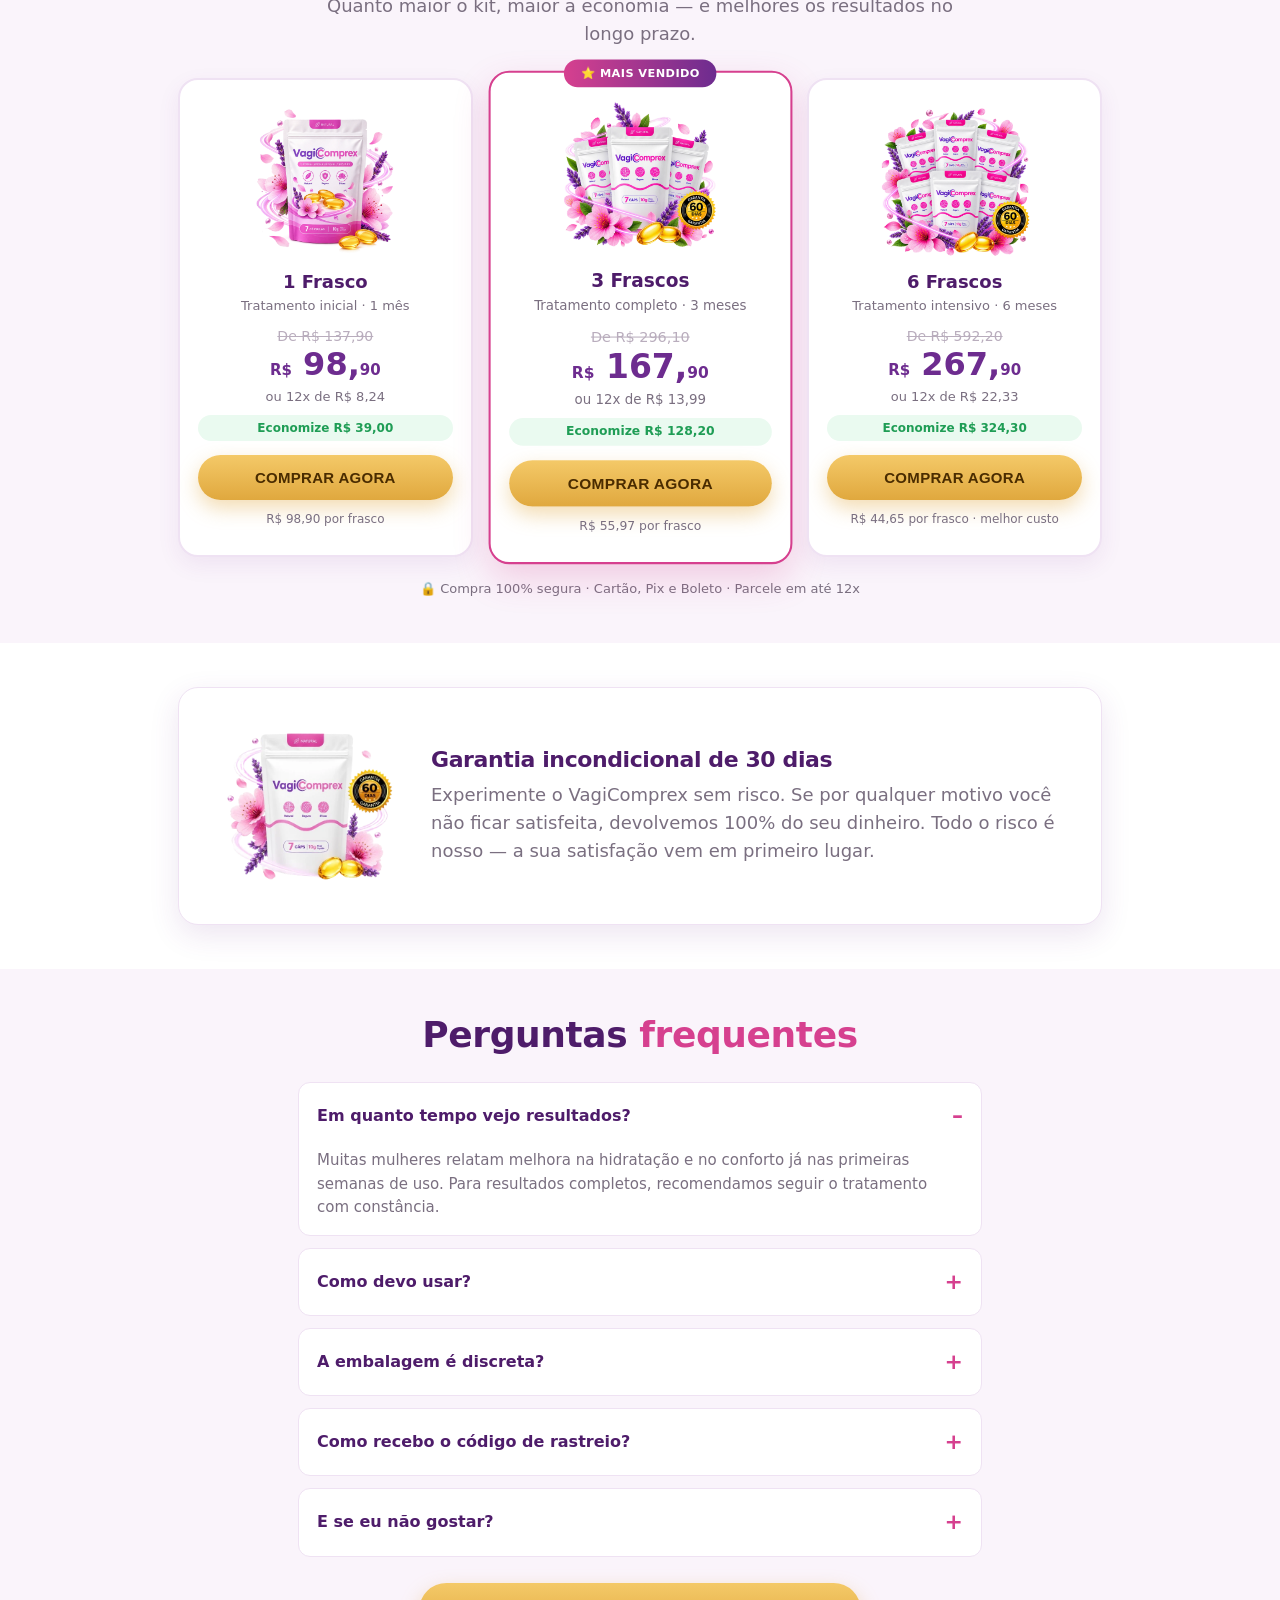
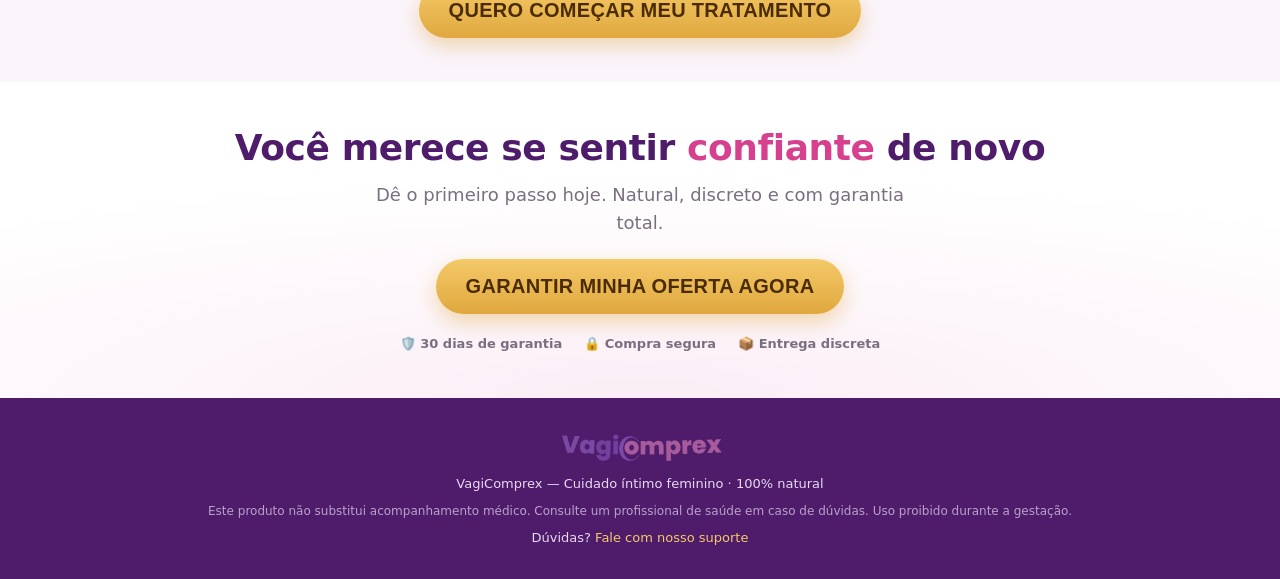
==== commit eb7e8148: "feat: substituir aperto-natural pela PV-PRIME-V2 (Vagicomprex Sache) Conteudo antigo (Metodo Aperto " ====
--- a/aperto-natural/index.html
+++ b/aperto-natural/index.html
@@ -1,290 +1,501 @@
-<!doctype html>
+<!DOCTYPE html>
 <html lang="pt-BR">
-<head><!-- Google Tag Manager --><script>(function(w,d,s,l,i){w[l]=w[l]||[];w[l].push({'gtm.start':new Date().getTime(),event:'gtm.js'});var f=d.getElementsByTagName(s)[0],j=d.createElement(s),dl=l!='dataLayer'?'&l='+l:'';j.async=true;j.src='https://www.googletagmanager.com/gtm.js?id='+i+dl;f.parentNode.insertBefore(j,f);})(window,document,'script','dataLayer','GTM-PBFR947J');</script><!-- End Google Tag Manager --><!-- Meta Pixel --><script>!function(f,b,e,v,n,t,s){if(f.fbq)return;n=f.fbq=function(){n.callMethod?n.callMethod.apply(n,arguments):n.queue.push(arguments)};if(!f._fbq)f._fbq=n;n.push=n;n.loaded=!0;n.version='2.0';n.queue=[];t=b.createElement(e);t.async=!0;t.src=v;s=b.getElementsByTagName(e)[0];s.parentNode.insertBefore(t,s)}(window,document,'script','https://connect.facebook.net/en_US/fbevents.js');fbq('init','627260033595972');fbq('track','PageView');</script><noscript><img height="1" width="1" style="display:none" src="https://www.facebook.com/tr?id=627260033595972&ev=PageView&noscript=1"/></noscript><!-- End Meta Pixel -->
+<head>
 <meta charset="utf-8">
 <meta name="viewport" content="width=device-width, initial-scale=1">
-<title>Método Aperto Natural</title>
+<title>VagiComprex — Efeito Compressão e Fim do Ressecamento | Oferta Oficial</title>
+<meta name="description" content="Cápsulas de uso íntimo com efeito compressão. Recupere firmeza, lubrificação e confiança em até 7 dias. 100% natural, sem hormônios. Garantia de 30 dias.">
+<meta property="og:title" content="VagiComprex — Firmeza, lubrificação e confiança em 7 dias">
+<meta property="og:description" content="Cápsulas de uso íntimo com efeito compressão. 100% natural, sem hormônios. Aprovado por milhares de mulheres.">
+<meta property="og:image" content="assets/hero-bottles-rKi9DuhF.webp">
+<link rel="icon" href="assets/logo-vagicomprex-D-wqzrUM.webp">
+
+<!-- Google Tag Manager -->
+<script>(function(w,d,s,l,i){w[l]=w[l]||[];w[l].push({'gtm.start':new Date().getTime(),event:'gtm.js'});var f=d.getElementsByTagName(s)[0],j=d.createElement(s),dl=l!='dataLayer'?'&l='+l:'';j.async=true;j.src='https://www.googletagmanager.com/gtm.js?id='+i+dl;f.parentNode.insertBefore(j,f);})(window,document,'script','dataLayer','GTM-PBFR947J');</script>
+<!-- End Google Tag Manager -->
+
+<!-- Meta Pixel -->
+<script>
+!function(f,b,e,v,n,t,s){if(f.fbq)return;n=f.fbq=function(){n.callMethod?n.callMethod.apply(n,arguments):n.queue.push(arguments)};if(!f._fbq)f._fbq=n;n.push=n;n.loaded=!0;n.version='2.0';n.queue=[];t=b.createElement(e);t.async=!0;t.src=v;s=b.getElementsByTagName(e)[0];s.parentNode.insertBefore(t,s)}(window,document,'script','https://connect.facebook.net/en_US/fbevents.js');
+fbq('init','627260033595972');fbq('track','PageView');
+</script>
+<noscript><img height="1" width="1" style="display:none" src="https://www.facebook.com/tr?id=627260033595972&ev=PageView&noscript=1"/></noscript>
+<!-- End Meta Pixel -->
+
 <style>
-  *{box-sizing:border-box;margin:0;padding:0}
-  :root{
-    --plum:#6E2A50;--plum-deep:#4A1D38;--rose:#B85C7E;--rose-soft:#F6E7EE;
-    --ink:#2C2028;--soft:#5F525A;--cream:#FBF7F5;--white:#fff;--line:#EADCE3;
-    --gold:#C79A54;--green:#3E7D5A;--danger:#C0453A;
-  }
-  html{-webkit-text-size-adjust:100%;scroll-behavior:smooth}
-  body{font-family:"Segoe UI",system-ui,-apple-system,Arial,sans-serif;color:var(--ink);background:var(--cream);line-height:1.6;font-size:17px}
-  .serif{font-family:Georgia,"Times New Roman",serif}
-  .wrap{max-width:680px;margin:0 auto;padding:0 20px}
-  h1,h2,h3{font-family:Georgia,serif;line-height:1.18;font-weight:700}
-  img{max-width:100%}
-  .center{text-align:center}
-
-  /* urgency bar */
-  .urg{background:var(--plum-deep);color:#fff;text-align:center;padding:9px 14px;font-size:13.5px;font-weight:600;letter-spacing:.02em}
-  .urg b{color:#FFD9A8}
-
-  /* hero */
-  .hero{background:radial-gradient(120% 90% at 100% 0%,var(--rose-soft),transparent 55%),var(--cream);padding:38px 0 30px}
-  .eyebrow{font-size:12px;letter-spacing:.22em;text-transform:uppercase;color:var(--rose);font-weight:800;margin-bottom:14px}
-  .hero h1{font-size:33px;color:var(--plum-deep);margin-bottom:16px}
-  .hero h1 em{color:var(--rose);font-style:italic}
-  .hero .sub{font-size:18px;color:var(--soft);margin-bottom:24px}
-  .mock{width:210px;margin:6px auto 22px;aspect-ratio:210/297;border-radius:10px;
-    background:linear-gradient(150deg,var(--plum-deep),var(--plum) 55%,var(--rose));
-    box-shadow:0 20px 40px rgba(74,29,56,.32),0 4px 10px rgba(0,0,0,.2);
-    color:#fff;display:flex;flex-direction:column;justify-content:center;padding:26px 20px;position:relative;transform:rotate(-2deg)}
-  .mock .k{font-size:9px;letter-spacing:.28em;text-transform:uppercase;opacity:.85;margin-bottom:12px}
-  .mock h3{font-family:Georgia,serif;font-size:34px;line-height:1;color:#fff}
-  .mock .it{font-style:italic;font-size:13px;opacity:.9;margin-top:8px;font-family:Georgia,serif}
-  .mock .rl{width:44px;height:3px;background:var(--gold);margin:16px 0;border-radius:2px}
-  .mock .bdg{font-size:9px;letter-spacing:.1em;text-transform:uppercase;border:1px solid rgba(255,255,255,.5);border-radius:30px;padding:5px 11px;align-self:flex-start;margin-top:6px}
-
-  .cta{display:inline-block;background:linear-gradient(135deg,var(--rose),var(--plum));color:#fff;font-weight:800;
-    font-size:19px;padding:18px 30px;border-radius:14px;text-decoration:none;box-shadow:0 10px 24px rgba(110,42,80,.34);
-    letter-spacing:.01em;border:none;cursor:pointer;transition:transform .15s;animation:pulse 2s infinite}
-  .cta:hover{transform:translateY(-2px)}
-  @keyframes pulse{0%{box-shadow:0 10px 24px rgba(110,42,80,.34),0 0 0 0 rgba(184,92,126,.5)}70%{box-shadow:0 10px 24px rgba(110,42,80,.34),0 0 0 16px rgba(184,92,126,0)}100%{box-shadow:0 10px 24px rgba(110,42,80,.34),0 0 0 0 rgba(184,92,126,0)}}
-  @media (prefers-reduced-motion:reduce){.cta{animation:none}}
-  .cta-note{font-size:13px;color:var(--soft);margin-top:12px}
-
-  section{padding:44px 0}
-  .alt{background:var(--white)}
-  .plum-sec{background:linear-gradient(160deg,var(--plum-deep),var(--plum));color:#fff}
-  .plum-sec h2,.plum-sec h3{color:#fff}
-  h2.sec{font-size:27px;color:var(--plum-deep);margin-bottom:8px}
-  .sec-lead{color:var(--soft);font-size:16px;margin-bottom:24px}
-  .plum-sec .sec-lead{color:rgba(255,255,255,.85)}
-
-  /* pain list */
-  .pain{list-style:none;display:flex;flex-direction:column;gap:12px}
-  .pain li{background:var(--cream);border:1px solid var(--line);border-radius:11px;padding:14px 16px 14px 46px;position:relative;font-size:15.5px}
-  .pain li::before{content:"✕";position:absolute;left:15px;top:14px;color:var(--danger);font-weight:800}
-
-  /* benefits/check */
-  .benef{list-style:none;display:flex;flex-direction:column;gap:12px}
-  .benef li{padding-left:36px;position:relative;font-size:16px}
-  .benef li::before{content:"✓";position:absolute;left:0;top:1px;background:var(--green);color:#fff;width:22px;height:22px;border-radius:50%;text-align:center;line-height:22px;font-size:13px;font-weight:800}
-  .plum-sec .benef li::before{background:var(--gold)}
-
-  /* content cards */
-  .whatin{display:flex;flex-direction:column;gap:14px;margin-top:8px}
-  .wi{background:var(--white);border:1px solid var(--line);border-left:4px solid var(--rose);border-radius:10px;padding:15px 18px}
-  .wi b{color:var(--plum);display:block;margin-bottom:2px;font-size:16px}
-  .wi span{font-size:14.5px;color:var(--soft)}
-
-  /* testimonials */
-  .tcard{background:var(--white);border:1px solid var(--line);border-radius:14px;padding:20px;margin-bottom:16px;box-shadow:0 4px 14px rgba(74,29,56,.06)}
-  .stars{color:var(--gold);font-size:16px;letter-spacing:2px;margin-bottom:8px}
-  .tcard p{font-size:15px;font-style:italic;color:var(--ink);margin-bottom:10px}
-  .tname{font-size:13px;font-weight:700;color:var(--plum)}
-
-  /* offer */
-  .offer{background:var(--white);border:2px solid var(--rose);border-radius:20px;padding:30px 24px;text-align:center;box-shadow:0 16px 40px rgba(110,42,80,.15);max-width:420px;margin:0 auto}
-  .offer .from{color:var(--soft);text-decoration:line-through;font-size:19px}
-  .offer .price{font-family:Georgia,serif;font-size:58px;color:var(--plum-deep);line-height:1;margin:6px 0}
-  .offer .price small{font-size:22px;vertical-align:super}
-  .offer .cents{font-size:30px}
-  .offer .installment{color:var(--soft);font-size:15px;margin-bottom:18px}
-  .offer .tagline{background:var(--rose-soft);color:var(--plum);font-weight:700;font-size:14px;border-radius:30px;padding:6px 16px;display:inline-block;margin-bottom:18px}
-  .paylist{display:flex;gap:8px;justify-content:center;flex-wrap:wrap;margin-top:16px;font-size:12.5px;color:var(--soft)}
-  .paylist span{background:var(--cream);border:1px solid var(--line);border-radius:6px;padding:4px 10px}
-  .instant{color:var(--green);font-weight:700;font-size:14px;margin-top:14px}
-
-  /* guarantee */
-  .guar{background:var(--white);border:1px dashed var(--gold);border-radius:16px;padding:26px 22px;text-align:center;max-width:520px;margin:0 auto}
-  .guar .seal{width:74px;height:74px;border-radius:50%;background:linear-gradient(135deg,var(--gold),#E7C583);color:#fff;display:flex;align-items:center;justify-content:center;font-family:Georgia,serif;font-weight:700;font-size:15px;line-height:1.05;margin:0 auto 14px;text-align:center;box-shadow:0 8px 18px rgba(199,154,84,.35)}
-
-  /* faq */
-  details{background:var(--white);border:1px solid var(--line);border-radius:11px;margin-bottom:10px;overflow:hidden}
-  summary{padding:16px 18px;font-weight:700;cursor:pointer;list-style:none;font-size:15.5px;color:var(--plum);display:flex;justify-content:space-between;align-items:center;gap:10px}
-  summary::-webkit-details-marker{display:none}
-  summary::after{content:"+";font-size:22px;color:var(--rose);font-weight:400}
-  details[open] summary::after{content:"–"}
-  details .a{padding:0 18px 16px;color:var(--soft);font-size:15px}
-
-  /* countdown */
-  .count{display:flex;gap:10px;justify-content:center;margin:16px 0}
-  .count div{background:var(--plum-deep);color:#fff;border-radius:10px;padding:10px 14px;min-width:60px;text-align:center;font-family:Georgia,serif}
-  .count div b{font-size:26px;display:block;line-height:1}
-  .count div span{font-size:10px;text-transform:uppercase;letter-spacing:.1em;opacity:.8}
-
-  footer{background:var(--plum-deep);color:rgba(255,255,255,.75);padding:34px 0;font-size:12.5px;text-align:center}
-  footer p{margin-bottom:8px;max-width:600px;margin-left:auto;margin-right:auto}
-
-  .editable{outline:2px dashed #d98b3f;outline-offset:2px}
-  @media(max-width:520px){.hero h1{font-size:27px}h2.sec{font-size:23px}.offer .price{font-size:48px}}
+:root{
+  --roxo:#6d2c8f; --roxo-esc:#4e1c6a; --rosa:#d6408f; --rosa-cl:#fbeef6;
+  --ouro:#e0a83e; --ouro-cl:#f4c968; --verde:#1f9d55; --texto:#3a2540;
+  --cinza:#7a6f80; --bg:#ffffff; --bg2:#faf4fb; --borda:#efe2f3;
+  --sombra:0 10px 30px rgba(109,44,143,.12);
+}
+*{margin:0;padding:0;box-sizing:border-box}
+html{scroll-behavior:smooth}
+html,body{overflow-x:hidden;max-width:100%}
+body{font-family:'Segoe UI',system-ui,-apple-system,Roboto,Arial,sans-serif;color:var(--texto);background:var(--bg);line-height:1.55;-webkit-font-smoothing:antialiased;overflow-wrap:break-word;word-break:break-word}
+img{max-width:100%;display:block}
+.wrap{max-width:960px;margin:0 auto;padding:0 18px}
+.center{text-align:center}
+h1,h2,h3{line-height:1.2;letter-spacing:-.4px}
+h2{font-size:clamp(24px,4.6vw,36px);color:var(--roxo-esc);font-weight:800}
+.sub{color:var(--cinza);font-size:clamp(15px,2.4vw,18px)}
+.destaque{color:var(--rosa)}
+
+/* barra urgência */
+.bar{background:linear-gradient(90deg,var(--roxo),var(--rosa));color:#fff;text-align:center;font-size:14px;font-weight:600;padding:9px 12px;display:flex;gap:14px;justify-content:center;align-items:center;flex-wrap:wrap}
+.bar b{background:rgba(255,255,255,.18);padding:2px 10px;border-radius:20px;font-variant-numeric:tabular-nums}
+
+/* header */
+header{background:#fff;border-bottom:1px solid var(--borda);padding:12px 0;position:sticky;top:0;z-index:40}
+header .wrap{display:flex;align-items:center;justify-content:center;gap:10px}
+header img{height:38px;width:auto}
+.selo-topo{font-size:12px;color:var(--verde);font-weight:700;border:1px solid #cdebd9;background:#f2fbf5;padding:4px 10px;border-radius:20px}
+
+/* botões */
+.cta{display:inline-block;background:linear-gradient(180deg,var(--ouro-cl),var(--ouro));color:#4a2c00;font-weight:800;font-size:clamp(16px,2.6vw,20px);text-decoration:none;padding:16px 30px;border-radius:50px;box-shadow:0 8px 20px rgba(224,168,62,.4);border:none;cursor:pointer;transition:transform .12s,box-shadow .12s;text-transform:uppercase;letter-spacing:.3px}
+.cta:hover{transform:translateY(-2px);box-shadow:0 12px 26px rgba(224,168,62,.5)}
+.cta:active{transform:translateY(0)}
+.pulse{animation:pulse 1.8s infinite}
+@keyframes pulse{0%{box-shadow:0 8px 20px rgba(224,168,62,.4)}50%{box-shadow:0 8px 20px rgba(224,168,62,.4),0 0 0 12px rgba(224,168,62,0)}100%{box-shadow:0 8px 20px rgba(224,168,62,.4)}}
+
+/* hero */
+.hero{background:radial-gradient(120% 100% at 50% 0,var(--rosa-cl),#fff 70%);padding:26px 0 34px}
+.badge{display:inline-block;background:#fff;border:1px solid var(--borda);color:var(--roxo);font-weight:700;font-size:13px;padding:6px 14px;border-radius:20px;box-shadow:var(--sombra);margin-bottom:14px}
+.hero h1{font-size:clamp(26px,5.4vw,42px);font-weight:800;color:var(--roxo-esc);margin-bottom:12px}
+.hero h1 em{font-style:normal;color:var(--rosa)}
+.hero .sub{max-width:620px;margin:0 auto 16px}
+.stars{color:var(--ouro);font-size:18px;letter-spacing:2px}
+.rate{font-size:13px;color:var(--cinza);margin-bottom:16px}
+.hero-img{width:100%;max-width:440px;height:auto;margin:8px auto 20px;filter:drop-shadow(0 18px 30px rgba(109,44,143,.22))}
+.trust{display:flex;gap:8px 22px;justify-content:center;flex-wrap:wrap;margin-top:18px;font-size:13px;color:var(--cinza);font-weight:600}
+.trust span{display:flex;align-items:center;gap:6px}
+
+/* seções genéricas */
+section{padding:44px 0}
+.sec-alt{background:var(--bg2)}
+.lead{max-width:640px;margin:0 auto 26px}
+
+/* sintomas */
+.sint-grid{display:grid;grid-template-columns:1fr 1fr;gap:22px;align-items:center}
+.sint-list{list-style:none}
+.sint-list li{background:#fff;border:1px solid var(--borda);border-left:4px solid var(--rosa);border-radius:12px;padding:13px 16px;margin-bottom:11px;font-weight:600;display:flex;gap:10px;align-items:flex-start;box-shadow:0 4px 14px rgba(109,44,143,.06)}
+.sint-list li::before{content:"⚠️";flex-shrink:0}
+
+/* como funciona */
+.passos{display:grid;grid-template-columns:repeat(3,1fr);gap:18px;margin-top:26px}
+.passo{background:#fff;border:1px solid var(--borda);border-radius:16px;padding:24px 18px;text-align:center;box-shadow:var(--sombra)}
+.passo .n{width:44px;height:44px;border-radius:50%;background:linear-gradient(180deg,var(--rosa),var(--roxo));color:#fff;font-weight:800;font-size:20px;display:flex;align-items:center;justify-content:center;margin:0 auto 12px}
+.passo h3{font-size:17px;color:var(--roxo-esc);margin-bottom:6px}
+.passo p{font-size:14px;color:var(--cinza)}
+
+/* composição */
+.comp{display:grid;grid-template-columns:1fr 1fr;gap:26px;align-items:center}
+.comp ul{list-style:none;margin-top:12px}
+.comp li{padding:8px 0 8px 30px;position:relative;font-weight:600}
+.comp li::before{content:"✔";position:absolute;left:0;color:var(--verde);font-weight:900;background:#eafaf0;width:22px;height:22px;border-radius:50%;display:flex;align-items:center;justify-content:center;font-size:13px;top:7px}
+
+/* depoimentos */
+.deps{display:grid;grid-template-columns:repeat(3,1fr);gap:18px;margin-top:26px}
+.dep{background:#fff;border:1px solid var(--borda);border-radius:16px;padding:20px;box-shadow:0 6px 18px rgba(109,44,143,.08)}
+.dep .top{display:flex;align-items:center;gap:12px;margin-bottom:10px}
+.dep img{width:48px;height:48px;border-radius:50%;object-fit:cover;border:2px solid var(--rosa-cl)}
+.dep .nome{font-weight:800;font-size:15px;color:var(--roxo-esc)}
+.dep .verif{font-size:11px;color:var(--verde);font-weight:700}
+.dep .st{color:var(--ouro);font-size:14px;letter-spacing:1px;margin-bottom:6px}
+.dep p{font-size:14px;color:#4a3a50}
+
+/* banner brinde */
+.brinde{background:linear-gradient(90deg,var(--roxo-esc),var(--roxo));color:#fff;border-radius:20px;overflow:hidden;display:grid;grid-template-columns:1.2fr 1fr;align-items:center;box-shadow:var(--sombra)}
+.brinde .txt{padding:30px}
+.brinde h3{font-size:clamp(20px,3vw,26px);margin-bottom:10px}
+.brinde .tag{display:inline-block;background:var(--ouro);color:#4a2c00;font-weight:800;font-size:12px;padding:4px 12px;border-radius:20px;margin-bottom:12px;text-transform:uppercase}
+.brinde img{height:100%;object-fit:cover;min-height:180px}
+
+/* preços */
+.kits{display:grid;grid-template-columns:repeat(3,1fr);gap:20px;margin-top:30px;align-items:stretch}
+.kit{background:#fff;border:2px solid var(--borda);border-radius:20px;padding:22px 18px 26px;text-align:center;position:relative;display:flex;flex-direction:column;box-shadow:0 8px 22px rgba(109,44,143,.08);transition:transform .15s}
+.kit:hover{transform:translateY(-4px)}
+.kit.top{border-color:var(--rosa);box-shadow:0 14px 34px rgba(214,64,143,.22);transform:scale(1.03)}
+.kit.top:hover{transform:scale(1.03) translateY(-4px)}
+.kit .flag{position:absolute;top:-13px;left:50%;transform:translateX(-50%);background:linear-gradient(90deg,var(--rosa),var(--roxo));color:#fff;font-size:11px;font-weight:800;padding:5px 16px;border-radius:20px;white-space:nowrap;text-transform:uppercase;letter-spacing:.4px}
+.kit img{height:150px;object-fit:contain;margin:6px auto 10px}
+.kit .kt{font-weight:800;font-size:18px;color:var(--roxo-esc)}
+.kit .kd{font-size:13px;color:var(--cinza);margin-bottom:10px}
+.kit .de{color:#b9adbd;text-decoration:line-through;font-size:14px}
+.kit .por{font-size:32px;font-weight:800;color:var(--roxo);line-height:1.1}
+.kit .por small{font-size:15px;font-weight:700}
+.kit .parc{font-size:13px;color:var(--cinza);margin:4px 0 8px}
+.kit .econ{display:inline-block;background:#eafaf0;color:var(--verde);font-weight:700;font-size:12px;padding:4px 10px;border-radius:20px;margin-bottom:14px}
+.kit .cta{width:100%;margin-top:auto;padding:14px 10px;font-size:15px}
+.kit .frasco{font-size:12px;color:var(--cinza);margin-top:10px}
+
+/* garantia */
+.gar{display:grid;grid-template-columns:200px 1fr;gap:24px;align-items:center;background:#fff;border:1px solid var(--borda);border-radius:20px;padding:28px;box-shadow:var(--sombra)}
+.gar img{width:180px;margin:0 auto}
+.gar h3{color:var(--roxo-esc);font-size:22px;margin-bottom:8px}
+
+/* faq */
+.faq details{background:#fff;border:1px solid var(--borda);border-radius:12px;margin-bottom:12px;overflow:hidden}
+.faq summary{padding:16px 18px;font-weight:700;cursor:pointer;color:var(--roxo-esc);list-style:none;display:flex;justify-content:space-between;align-items:center}
+.faq summary::-webkit-details-marker{display:none}
+.faq summary::after{content:"+";font-size:22px;color:var(--rosa)}
+.faq details[open] summary::after{content:"–"}
+.faq details p{padding:0 18px 16px;color:var(--cinza);font-size:15px}
+
+/* cta final */
+.final{background:radial-gradient(120% 100% at 50% 100%,var(--rosa-cl),#fff 70%);text-align:center}
+
+/* footer */
+footer{background:var(--roxo-esc);color:#e9d9f2;text-align:center;padding:30px 18px;font-size:13px}
+footer img{height:34px;margin:0 auto 12px;opacity:.9}
+footer a{color:#f4c968;text-decoration:none}
+
+/* toast prova social */
+#toast{position:fixed;left:16px;bottom:16px;z-index:60;background:#fff;border:1px solid var(--borda);border-radius:14px;box-shadow:0 12px 30px rgba(0,0,0,.18);padding:12px 14px;display:none;align-items:center;gap:10px;max-width:300px;animation:slideup .4s}
+@keyframes slideup{from{transform:translateY(20px);opacity:0}to{transform:translateY(0);opacity:1}}
+#toast .dot{width:38px;height:38px;border-radius:50%;background:linear-gradient(180deg,var(--rosa),var(--roxo));color:#fff;display:flex;align-items:center;justify-content:center;font-weight:800;flex-shrink:0}
+#toast b{color:var(--roxo-esc)}
+#toast small{color:var(--cinza);display:block;font-size:11px}
+
+/* sticky mobile cta — pílula flutuante arredondada, aparece só após o hero */
+#sticky{position:fixed;left:50%;transform:translateX(-50%) translateY(8px);bottom:14px;z-index:55;display:none;align-items:center;justify-content:space-between;gap:14px;width:calc(100% - 28px);max-width:460px;padding:8px 8px 8px 22px;cursor:pointer;background:linear-gradient(90deg,var(--roxo),var(--rosa));color:#fff;border-radius:50px;box-shadow:0 14px 34px rgba(109,44,143,.5);opacity:0;transition:opacity .3s,transform .3s}
+#sticky.show{display:flex;opacity:1;transform:translateX(-50%) translateY(0)}
+#sticky .s-txt{display:flex;flex-direction:column;line-height:1.15;text-align:left}
+#sticky .s-small{font-size:10px;font-weight:700;text-transform:uppercase;letter-spacing:.6px;opacity:.9}
+#sticky .s-price{font-size:16px;font-weight:800}
+#sticky .s-btn{background:rgba(255,255,255,.25);color:#fff;font-weight:800;text-transform:uppercase;font-size:14px;padding:12px 24px;border-radius:50px;white-space:nowrap;flex-shrink:0}
+@media(min-width:761px){#sticky.show{display:none}}
+
+@media(max-width:760px){
+  .sint-grid,.comp,.gar{grid-template-columns:1fr}
+  .gar{text-align:center}
+  .passos,.deps,.kits{grid-template-columns:1fr}
+  .kit.top{transform:none}
+  .kit.top:hover{transform:translateY(-4px)}
+  .brinde{grid-template-columns:1fr}
+  .brinde img{min-height:auto;height:auto;object-fit:contain;width:100%}
+  .sint-grid .sint-img{order:-1}
+  body{padding-bottom:80px}
+  /* popup menor e acima do botão flutuante */
+  #toast{left:10px;right:10px;bottom:86px;max-width:none;padding:9px 12px;gap:8px}
+  #toast .dot{width:32px;height:32px;font-size:15px}
+  #toast b{font-size:13px}
+  #toast small{font-size:10px}
+}
 </style>
 </head>
-<body><!-- Google Tag Manager (noscript) --><noscript><iframe src="https://www.googletagmanager.com/ns.html?id=GTM-PBFR947J" height="0" width="0" style="display:none;visibility:hidden"></iframe></noscript><!-- End Google Tag Manager (noscript) -->
-
-<div class="urg">⏳ <b>OFERTA DE LANÇAMENTO</b> — acesso imediato por tempo limitado</div>
+<body>
+<noscript><iframe src="https://www.googletagmanager.com/ns.html?id=GTM-PBFR947J" height="0" width="0" style="display:none;visibility:hidden"></iframe></noscript>
+
+<!-- BARRA URGÊNCIA -->
+<div class="bar">
+  <span>🔥 OFERTA OFICIAL COM DESCONTO • termina em <b id="cd">15:00</b></span>
+  <span>🚚 Frete grátis + entrega discreta</span>
+</div>
+
+<!-- HEADER -->
+<header>
+  <div class="wrap">
+    <img src="assets/logo-vagicomprex-D-wqzrUM.webp" alt="VagiComprex">
+    <span class="selo-topo">✔ Loja Oficial</span>
+  </div>
+</header>
 
 <!-- HERO -->
-<header class="hero">
+<section class="hero">
   <div class="wrap center">
-    <div class="eyebrow">Guia Prático · Saúde Íntima Feminina</div>
-    <h1 class="serif">Recupere a <em>Firmeza</em>, o Controle e o Prazer da Sua Intimidade</h1>
-    <p class="sub">O método natural de <strong>7 minutos por dia</strong> que devolve o "apertadinho" que o tempo, os partos e a menopausa levaram embora — <strong>em casa, sem cirurgia e sem remédio</strong>.</p>
-    <div class="mock">
-      <div class="k">Guia Prático</div>
-      <h3>Aperto<br>Natural</h3>
-      <div class="rl"></div>
-      <div class="it">O poder que sempre esteve em você</div>
-      <div class="bdg">Resultados em 21 dias</div>
-    </div>
-    <a href="#oferta" class="cta">QUERO MEU GUIA AGORA →</a>
-    <p class="cta-note">✅ Acesso imediato · 📱 Receba no celular · 🔒 Compra segura</p>
-  </div>
-</header>
-
-<!-- DOR -->
+    <span class="badge">🌿 100% Natural • Sem Hormônios</span>
+    <h1>Recupere a <em>firmeza</em>, a <em>lubrificação</em> e a confiança íntima em até <em>7 dias</em></h1>
+    <p class="sub">Cápsulas de uso íntimo com <b>efeito compressão</b> que combatem o ressecamento, devolvem a tonicidade natural e realçam sua autoestima — sem hormônios e sem procedimentos.</p>
+    <div class="stars">★★★★★</div>
+    <div class="rate">4.9/5 · mais de 47.000 mulheres atendidas</div>
+    <img class="hero-img" src="assets/hero-bottles-rKi9DuhF.webp" alt="VagiComprex cápsulas">
+    <br>
+    <button class="cta pulse" onclick="goKits()">Quero recuperar minha confiança</button>
+    <div class="trust">
+      <span>🛡️ Garantia de 30 dias</span>
+      <span>📦 Entrega discreta</span>
+      <span>💜 Aprovado por milhares</span>
+    </div>
+  </div>
+</section>
+
+<!-- SINTOMAS -->
+<section class="sec-alt">
+  <div class="wrap">
+    <div class="center lead">
+      <h2>Você se identifica com <span class="destaque">algum destes sinais?</span></h2>
+      <p class="sub">Com o tempo e as mudanças hormonais, é natural sentir o corpo mudar. Mas você <b>não precisa</b> conviver com isso.</p>
+    </div>
+    <div class="sint-grid">
+      <ul class="sint-list">
+        <li>Ressecamento e falta de lubrificação natural</li>
+        <li>Sensação de perda de firmeza e tonicidade</li>
+        <li>Desconforto ou insegurança nos momentos íntimos</li>
+        <li>Queda na autoestima e na confiança</li>
+        <li>Incômodo no dia a dia e odor indesejado</li>
+      </ul>
+      <img class="sint-img" src="assets/sintomas.webp" alt="Sintomas" style="border-radius:16px">
+    </div>
+  </div>
+</section>
+
+<!-- SOLUÇÃO -->
 <section>
   <div class="wrap">
-    <h2 class="sec serif">Você se reconhece aqui?</h2>
-    <p class="sec-lead">Se você marcou pelo menos um destes, este guia foi feito pra você:</p>
-    <ul class="pain">
-      <li>Sente que <strong>perdeu firmeza</strong> depois dos filhos ou da chegada da menopausa</li>
-      <li>O prazer <strong>não é mais o mesmo</strong> — nem pra você, nem pra ele</li>
-      <li>Bate aquele <strong>receio silencioso</strong> de que ele perceba ou se afaste</li>
-      <li>Já pensou em procedimentos caros, mas <strong>tem medo ou não pode pagar</strong></li>
-      <li>Sente <strong>ressecamento e desconforto</strong> no dia a dia</li>
-      <li>Sente que <strong>perdeu um pouco da sua feminilidade</strong> e quer isso de volta</li>
-    </ul>
-  </div>
-</section>
-
-<!-- VIRADA / MECANISMO -->
-<section class="plum-sec">
-  <div class="wrap">
-    <h2 class="sec serif">A verdade que ninguém te conta</h2>
-    <p class="sec-lead">Cremes e géis dão alívio passageiro. A firmeza de verdade vem de outro lugar.</p>
-    <p style="margin-bottom:14px">Sua região íntima é sustentada por um músculo: o <strong>assoalho pélvico</strong>. Quando ele enfraquece — por parto, idade ou menopausa — vem a flacidez, a perda de controle e a queda do prazer.</p>
-    <p style="margin-bottom:20px">A boa notícia? Como <strong>todo músculo, ele volta a fortalecer com o treino certo</strong>. É isso que as orientais chamam de <em>pompoarismo</em> — e é exatamente o que você vai aprender, passo a passo, em apenas 7 minutos por dia.</p>
-    <ul class="benef">
-      <li><strong>Firmeza real e duradoura</strong> — não um efeito de horas</li>
-      <li><strong>Mais controle e sensibilidade</strong> no prazer</li>
-      <li><strong>Mais lubrificação</strong> e conforto no dia a dia</li>
-      <li><strong>Mais autoestima</strong> pra se sentir mulher de novo</li>
-    </ul>
-  </div>
-</section>
-
-<!-- O QUE VOCÊ RECEBE -->
-<section class="alt">
-  <div class="wrap">
-    <h2 class="sec serif">O que você vai receber</h2>
-    <p class="sec-lead">Um guia completo, direto ao ponto, pra aplicar hoje mesmo:</p>
-    <div class="whatin">
-      <div class="wi"><b>✦ O Método Aperto Natural completo</b><span>Os 4 exercícios fundamentais, explicados de forma simples, pra fazer sentada ou deitada, com total discrição.</span></div>
-      <div class="wi"><b>✦ Sua rotina de 21 dias</b><span>Um cronograma pronto, dia a dia, de apenas 7 minutos — é só seguir e sentir a evolução.</span></div>
-      <div class="wi"><b>✦ Os 5 hábitos que potencializam</b><span>O que fazer no seu dia pra acelerar os resultados (hidratação, alimentação, respiração e mais).</span></div>
-      <div class="wi"><b>✦ Os 3 erros que travam seu resultado</b><span>Evite as armadilhas que fazem a maioria desistir antes da hora.</span></div>
-    </div>
-    <p class="center" style="margin-top:24px"><a href="#oferta" class="cta">QUERO COMEÇAR AGORA →</a></p>
+    <div class="comp">
+      <img src="assets/woman-bottle-D9S2hP_z.webp" alt="VagiComprex" style="border-radius:16px">
+      <div>
+        <h2>Mais que hidratação: <span class="destaque">uma transformação</span></h2>
+        <p class="sub" style="margin:12px 0">O VagiComprex age de dentro para fora, com extratos botânicos que devolvem elasticidade, hidratação profunda e uma sensação natural de firmeza — realçando o seu bem-estar e a sua beleza.</p>
+        <ul>
+          <li>Efeito compressão e tonicidade natural</li>
+          <li>Hidratação profunda contra o ressecamento</li>
+          <li>Mais equilíbrio, frescor e confiança</li>
+          <li>Ação preventiva e de apoio ao conforto íntimo</li>
+        </ul>
+      </div>
+    </div>
+  </div>
+</section>
+
+<!-- COMO FUNCIONA -->
+<section class="sec-alt">
+  <div class="wrap">
+    <div class="center lead">
+      <h2>Simples, natural e eficaz</h2>
+      <p class="sub">Modo de uso recomendado para os melhores resultados.</p>
+    </div>
+    <div class="passos">
+      <div class="passo"><div class="n">1</div><h3>2 cápsulas por semana</h3><p>De preferência à noite (ex: terça e sexta-feira).</p></div>
+      <div class="passo"><div class="n">2</div><h3>Constância</h3><p>Evite o uso durante o período menstrual para respeitar o seu ciclo.</p></div>
+      <div class="passo"><div class="n">3</div><h3>Potencialize</h3><p>Vai ter um momento especial? Aplique 30 min antes para realçar os benefícios.</p></div>
+    </div>
+    <p class="center sub" style="margin-top:18px;font-size:13px">⚠️ Proibido o uso durante a gestação. Uso exclusivamente íntimo.</p>
+  </div>
+</section>
+
+<!-- COMPOSIÇÃO -->
+<section>
+  <div class="wrap">
+    <div class="comp">
+      <div>
+        <span class="badge">🌸 Fórmula limpa</span>
+        <h2>Composição <span class="destaque">100% natural</span></h2>
+        <p class="sub" style="margin:12px 0">Desenvolvido com uma combinação de extratos botânicos selecionados, sem hormônios e sem substâncias agressivas. Um cuidado que respeita o seu corpo.</p>
+        <ul>
+          <li>Camomila &amp; Aloe Vera — calmante e regeneradora</li>
+          <li>Barbatimão &amp; Própolis — tonificam e protegem</li>
+          <li>Coco marinho, L-arginina e colágeno</li>
+          <li>Sem hormônios · embalagem discreta (North Moon)</li>
+        </ul>
+      </div>
+      <img src="assets/composicao-natural.webp" alt="Composição 100% natural" style="border-radius:16px">
+    </div>
   </div>
 </section>
 
 <!-- DEPOIMENTOS -->
+<section class="sec-alt">
+  <div class="wrap">
+    <div class="center lead">
+      <h2>Quem usou, <span class="destaque">recomenda</span></h2>
+      <div class="stars">★★★★★</div>
+      <p class="sub">Mais de 47.000 pedidos entregues nos últimos meses.</p>
+    </div>
+    <div class="deps">
+      <div class="dep"><div class="top"><img src="assets/customer1-BYIBza69.webp" alt=""><div><div class="nome">Denise C. <span class="verif">✔ Verificado</span></div></div></div><div class="st">★★★★★</div><p>"Fácil de aplicar. Depois de alguns dias senti melhora significativa na lubrificação e mais segurança nas relações."</p></div>
+      <div class="dep"><div class="top"><img src="assets/customer2-C3eVI1_L.webp" alt=""><div><div class="nome">Márcia A. <span class="verif">✔ Verificado</span></div></div></div><div class="st">★★★★★</div><p>"Gostei do resultado porque trouxe mais hidratação e sensação de cuidado íntimo, além de perceber mais firmeza."</p></div>
+      <div class="dep"><div class="top"><img src="assets/customer3-Dlb0byNr.webp" alt=""><div><div class="nome">Rosângela M. <span class="verif">✔ Verificado</span></div></div></div><div class="st">★★★★★</div><p>"Estava com bastante ressecamento e senti melhora já nas primeiras semanas. Também notei sensação de maior firmeza."</p></div>
+      <div class="dep"><div class="top"><img src="assets/customer4-qkJgxyx1.webp" alt=""><div><div class="nome">Eliane S., 46 <span class="verif">✔ Verificado</span></div></div></div><div class="st">★★★★★</div><p>"Uso duas vezes por semana e percebi diferença na lubrificação e no conforto íntimo. Produto muito bom."</p></div>
+      <div class="dep"><div class="top"><img src="assets/dep1-9ndHD3ns.webp" alt=""><div><div class="nome">Cristiane B., 48 <span class="verif">✔ Verificado</span></div></div></div><div class="st">★★★★★</div><p>"Veio bem protegido e discreto. Notei melhora na lubrificação e conforto íntimo ao longo do uso."</p></div>
+      <div class="dep"><div class="top"><img src="assets/dep3-BVbeM5aj.webp" alt=""><div><div class="nome">Catarina M. <span class="verif">✔ Verificado</span></div></div></div><div class="st">★★★★★</div><p>"Amei o produto! Ajuda na lubrificação e no bem-estar íntimo. Super recomendo!"</p></div>
+    </div>
+  </div>
+</section>
+
+<!-- BRINDE / AUTORIDADE -->
 <section>
   <div class="wrap">
-    <h2 class="sec serif center">O que estão dizendo</h2>
-    <p class="sec-lead center">Mulheres que decidiram cuidar de si:</p>
-    <div class="tcard editable">
-      <div class="stars">★★★★★</div>
-      <p>"[COLE AQUI UM DEPOIMENTO REAL de cliente — WhatsApp, comentário ou print transcrito.]"</p>
-      <div class="tname">— [Nome], [cidade]</div>
-    </div>
-    <div class="tcard editable">
-      <div class="stars">★★★★★</div>
-      <p>"[Segundo depoimento real aqui.]"</p>
-      <div class="tname">— [Nome], [cidade]</div>
-    </div>
-    <div class="tcard editable">
-      <div class="stars">★★★★★</div>
-      <p>"[Terceiro depoimento real aqui.]"</p>
-      <div class="tname">— [Nome], [cidade]</div>
-    </div>
-  </div>
-</section>
-
-<!-- OFERTA -->
-<section id="oferta" class="alt">
-  <div class="wrap">
-    <h2 class="sec serif center">Comece hoje por um valor simbólico</h2>
-    <div class="count" id="cd">
-      <div><b id="h">00</b><span>horas</span></div>
-      <div><b id="m">00</b><span>min</span></div>
-      <div><b id="s">00</b><span>seg</span></div>
-    </div>
-    <div class="offer">
-      <div class="tagline">🔥 Oferta de lançamento</div>
-      <div class="from">De R$ 97,00</div>
-      <div class="price serif"><small>R$</small> 28<span class="cents">,70</span></div>
-      <div class="installment">ou 3x de R$ 9,57 no cartão · acesso imediato</div>
-      <a href="https://plataforma-vendas.pages.dev/checkout/Aperto-natural?v=exclusivo" class="cta" style="display:block">QUERO MEU GUIA AGORA →</a>
-      <div class="instant">⚡ Acesso IMEDIATO após o pagamento</div>
-      <div class="paylist"><span>💳 Cartão</span><span>📲 Pix</span><span>🔒 Compra segura</span><span>📱 Entrega no celular</span></div>
-    </div>
+    <div class="brinde">
+      <div class="txt">
+        <span class="tag">🎁 Bônus exclusivo</span>
+        <h3>Guia do Bem-Estar Íntimo Feminino</h3>
+        <p style="opacity:.92">Ao comprar hoje, você recebe gratuitamente o nosso guia digital com hábitos e cuidados para potencializar seus resultados. Um presente para o seu autocuidado.</p>
+      </div>
+      <img src="assets/ebook-banner-C6BvcG2r.webp" alt="Guia bônus">
+    </div>
+  </div>
+</section>
+
+<!-- PREÇOS -->
+<section class="sec-alt" id="comprar">
+  <div class="wrap">
+    <div class="center lead">
+      <h2>Escolha o seu <span class="destaque">tratamento</span></h2>
+      <p class="sub">Quanto maior o kit, maior a economia — e melhores os resultados no longo prazo.</p>
+    </div>
+    <div class="kits">
+      <!-- KIT 1 -->
+      <div class="kit">
+        <img src="assets/pack-1-bottle-DJbhL7bN.webp" alt="1 frasco">
+        <div class="kt">1 Frasco</div>
+        <div class="kd">Tratamento inicial · 1 mês</div>
+        <div class="de">De R$ 137,90</div>
+        <div class="por"><small>R$</small> 98,<small>90</small></div>
+        <div class="parc">ou 12x de R$ 8,24</div>
+        <span class="econ">Economize R$ 39,00</span>
+        <button class="cta" onclick="go(KIT_LINKS[0])">Comprar agora</button>
+        <div class="frasco">R$ 98,90 por frasco</div>
+      </div>
+      <!-- KIT 3 (destaque) -->
+      <div class="kit top">
+        <span class="flag">⭐ Mais vendido</span>
+        <img src="assets/pack-3-bottles-o0DyJwtf.webp" alt="3 frascos">
+        <div class="kt">3 Frascos</div>
+        <div class="kd">Tratamento completo · 3 meses</div>
+        <div class="de">De R$ 296,10</div>
+        <div class="por"><small>R$</small> 167,<small>90</small></div>
+        <div class="parc">ou 12x de R$ 13,99</div>
+        <span class="econ">Economize R$ 128,20</span>
+        <button class="cta pulse" onclick="go(KIT_LINKS[1])">Comprar agora</button>
+        <div class="frasco">R$ 55,97 por frasco</div>
+      </div>
+      <!-- KIT 6 -->
+      <div class="kit">
+        <img src="assets/pack-6-bottles-Cvo0u4Qf.webp" alt="6 frascos">
+        <div class="kt">6 Frascos</div>
+        <div class="kd">Tratamento intensivo · 6 meses</div>
+        <div class="de">De R$ 592,20</div>
+        <div class="por"><small>R$</small> 267,<small>90</small></div>
+        <div class="parc">ou 12x de R$ 22,33</div>
+        <span class="econ">Economize R$ 324,30</span>
+        <button class="cta" onclick="go(KIT_LINKS[2])">Comprar agora</button>
+        <div class="frasco">R$ 44,65 por frasco · melhor custo</div>
+      </div>
+    </div>
+    <p class="center sub" style="margin-top:22px;font-size:13px">🔒 Compra 100% segura · Cartão, Pix e Boleto · Parcele em até 12x</p>
   </div>
 </section>
 
 <!-- GARANTIA -->
 <section>
   <div class="wrap">
-    <div class="guar">
-      <div class="seal serif">7 DIAS<br>GARANTIA</div>
-      <h3 class="serif" style="color:var(--plum-deep);margin-bottom:8px">Risco zero pra você</h3>
-      <p style="color:var(--soft);font-size:15.5px">Experimente o método por <strong>7 dias</strong>. Se por qualquer motivo você não gostar, é só me chamar que <strong>devolvo 100% do seu dinheiro</strong> — sem perguntas, sem burocracia. O risco é todo meu. 💛</p>
+    <div class="gar">
+      <img src="assets/product-guarantee-BHp1S-IY.webp" alt="Garantia 30 dias">
+      <div>
+        <h3>Garantia incondicional de 30 dias</h3>
+        <p class="sub">Experimente o VagiComprex sem risco. Se por qualquer motivo você não ficar satisfeita, devolvemos 100% do seu dinheiro. Todo o risco é nosso — a sua satisfação vem em primeiro lugar.</p>
+      </div>
     </div>
   </div>
 </section>
 
 <!-- FAQ -->
-<section class="alt">
-  <div class="wrap">
-    <h2 class="sec serif center" style="margin-bottom:20px">Perguntas frequentes</h2>
-    <details><summary>Funciona mesmo?</summary><div class="a">Sim. O fortalecimento do assoalho pélvico é reconhecido pela fisioterapia há décadas — é o mesmo princípio usado por profissionais. A diferença é que aqui está tudo simplificado pra você fazer sozinha, em casa.</div></details>
-    <details><summary>Em quanto tempo vejo resultado?</summary><div class="a">A maioria das mulheres começa a sentir mais controle já na 2ª semana, e firmeza perceptível a partir dos 21 dias, seguindo a rotina. A constância é o segredo.</div></details>
-    <details><summary>Preciso de algum aparelho ou produto?</summary><div class="a">Não! O método usa apenas o seu próprio corpo. Nada de aparelhos, cremes ou gastos extras.</div></details>
-    <details><summary>Serve pra menopausa e pós-parto?</summary><div class="a">Sim, é indicado justamente pra esses momentos. (Se você teve parto há pouco tempo ou tem alguma condição de saúde, consulte seu médico antes de começar.)</div></details>
-    <details><summary>Como recebo o guia?</summary><div class="a">É digital! Assim que o pagamento é confirmado, você recebe o acesso imediatamente, direto no seu celular. Pode ler quantas vezes quiser.</div></details>
-    <details><summary>É discreto?</summary><div class="a">Totalmente. A compra é sigilosa e o guia é 100% seu, pra ler com privacidade. Os exercícios são discretos, ninguém percebe.</div></details>
+<section class="sec-alt">
+  <div class="wrap" style="max-width:720px">
+    <div class="center lead"><h2>Perguntas <span class="destaque">frequentes</span></h2></div>
+    <div class="faq">
+      <details open><summary>Em quanto tempo vejo resultados?</summary><p>Muitas mulheres relatam melhora na hidratação e no conforto já nas primeiras semanas de uso. Para resultados completos, recomendamos seguir o tratamento com constância.</p></details>
+      <details><summary>Como devo usar?</summary><p>2 cápsulas por semana, de preferência à noite (ex: terça e sexta). Evite o uso durante o período menstrual. Proibido o uso na gestação.</p></details>
+      <details><summary>A embalagem é discreta?</summary><p>Sim. Para garantir total discrição no transporte, a embalagem pode ser identificada como "North Moon", sem alterar a composição, qualidade ou autenticidade do produto.</p></details>
+      <details><summary>Como recebo o código de rastreio?</summary><p>Você recebe o código de rastreio diretamente no seu WhatsApp em até 1 a 2 dias úteis após a confirmação da compra.</p></details>
+      <details><summary>E se eu não gostar?</summary><p>Você tem 30 dias de garantia. Se não ficar satisfeita, devolvemos todo o seu dinheiro.</p></details>
+    </div>
+    <div class="center" style="margin-top:26px">
+      <button class="cta pulse" onclick="goKits()">Quero começar meu tratamento</button>
+    </div>
   </div>
 </section>
 
 <!-- CTA FINAL -->
-<section class="plum-sec center">
-  <div class="wrap">
-    <h2 class="sec serif">Cuidar da sua intimidade não é vaidade.<br>É autoestima.</h2>
-    <p class="sec-lead">Por menos que um lanche, você começa hoje a reconquistar sua firmeza, seu prazer e sua confiança.</p>
-    <a href="#oferta" class="cta">QUERO MEU GUIA POR R$ 28,70 →</a>
-    <p style="margin-top:14px;font-size:13px;opacity:.8">Acesso imediato · Garantia de 7 dias · Risco zero</p>
+<section class="final">
+  <div class="wrap">
+    <h2>Você merece se sentir <span class="destaque">confiante</span> de novo</h2>
+    <p class="sub" style="max-width:560px;margin:12px auto 22px">Dê o primeiro passo hoje. Natural, discreto e com garantia total.</p>
+    <button class="cta pulse" onclick="goKits()">Garantir minha oferta agora</button>
+    <div class="trust" style="margin-top:20px">
+      <span>🛡️ 30 dias de garantia</span>
+      <span>🔒 Compra segura</span>
+      <span>📦 Entrega discreta</span>
+    </div>
   </div>
 </section>
 
 <footer>
-  <div class="wrap">
-    <p><strong>Método Aperto Natural</strong></p>
-    <p>Este guia tem caráter educativo e informativo e não substitui a orientação de um profissional de saúde. Resultados variam conforme a constância da prática. Consulte um médico antes de iniciar, especialmente em caso de gravidez, pós-parto recente ou condições de saúde.</p>
-    <p>© Todos os direitos reservados · Conteúdo protegido.</p>
-  </div>
+  <img src="assets/logo-vagicomprex-D-wqzrUM.webp" alt="VagiComprex">
+  <p>VagiComprex — Cuidado íntimo feminino · 100% natural</p>
+  <p style="margin-top:8px;opacity:.7;font-size:12px">Este produto não substitui acompanhamento médico. Consulte um profissional de saúde em caso de dúvidas. Uso proibido durante a gestação.</p>
+  <p style="margin-top:8px">Dúvidas? <a href="mailto:contato@vagicomprex.shop">Fale com nosso suporte</a></p>
 </footer>
 
+<!-- STICKY MOBILE (estilo PV-NOVA) -->
+<div id="sticky" onclick="document.getElementById('comprar').scrollIntoView({behavior:'smooth'})">
+  <div class="s-txt"><span class="s-small">A partir de</span><span class="s-price">R$ 98,90 • Frete grátis</span></div>
+  <span class="s-btn">Comprar</span>
+</div>
+
+<!-- TOAST PROVA SOCIAL -->
+<div id="toast"><div class="dot">💜</div><div><b id="tnome">Maria</b> <small id="tinfo">acabou de comprar · há 2 min</small></div></div>
+
 <script>
-  // countdown evergreen: reinicia em 24h por visitante
-  (function(){
-    var KEY="an_deadline", now=Date.now();
-    var dl=localStorage.getItem(KEY);
-    if(!dl || dl-now<=0){ dl=now+24*3600*1000; localStorage.setItem(KEY,dl); }
-    function tick(){
-      var d=dl-Date.now(); if(d<0)d=0;
-      var h=Math.floor(d/3.6e6), m=Math.floor(d%3.6e6/6e4), s=Math.floor(d%6e4/1e3);
-      document.getElementById('h').textContent=String(h).padStart(2,'0');
-      document.getElementById('m').textContent=String(m).padStart(2,'0');
-      document.getElementById('s').textContent=String(s).padStart(2,'0');
-    }
-    tick(); setInterval(tick,1000);
-  })();
+/* === CHECKOUT (MLMpay) — repassa UTM/fbclid do anúncio === */
+var KIT_LINKS=[
+  'https://seguro.vagicomprex.shop/checkout/vagicomprex-v2?v=1-sache',  /* 1 frasco  R$98,90  */
+  'https://seguro.vagicomprex.shop/checkout/vagicomprex-v2?v=3-sache', /* 3 frascos R$167,90 */
+  'https://seguro.vagicomprex.shop/checkout/vagicomprex-v2?v=6-sache'  /* 6 frascos R$267,90 */
+];
+function go(url){
+  try{ if(window.fbq){ fbq('track','InitiateCheckout'); } }catch(e){}
+  try{ if(window.dataLayer){ dataLayer.push({event:'begin_checkout'}); } }catch(e){}
+  var qs=(window.location.search||'').replace(/^\?/,'');
+  if(qs){ url += (url.indexOf('?')>=0?'&':'?') + qs; }
+  window.location.href=url;
+}
+/* CTAs genéricos rolam até a seção de kits (só os botões dentro dos cards vão ao checkout) */
+function goKits(){ var e=document.getElementById('comprar'); if(e) e.scrollIntoView({behavior:'smooth'}); }
+
+/* === COUNTDOWN evergreen (15 min, reinicia) === */
+(function(){
+  var el=document.getElementById('cd'); if(!el) return;
+  var KEY='vc_cd_end', now=Date.now(), end=parseInt(localStorage.getItem(KEY)||'0',10);
+  if(!end || end < now){ end = now + 15*60*1000; localStorage.setItem(KEY, end); }
+  function tick(){
+    var d=Math.max(0,end-Date.now()), m=Math.floor(d/60000), s=Math.floor((d%60000)/1000);
+    el.textContent=(m<10?'0':'')+m+':'+(s<10?'0':'')+s;
+    if(d<=0){ end=Date.now()+15*60*1000; localStorage.setItem(KEY,end); }
+  }
+  tick(); setInterval(tick,1000);
+})();
+
+/* === TOAST prova social === */
+(function(){
+  var nomes=[['Ana Paula','Salvador/BA'],['Fernanda','Curitiba/PR'],['Juliana','São Paulo/SP'],['Patrícia','Recife/PE'],['Sandra','Belo Horizonte/MG'],['Cláudia','Porto Alegre/RS'],['Rosana','Fortaleza/CE'],['Marta','Goiânia/GO'],['Vera','Campinas/SP'],['Luciana','Manaus/AM']];
+  var kits=['o kit 3 frascos','o kit 6 frascos','o kit 1 frasco'];
+  var t=document.getElementById('toast'), n=document.getElementById('tnome'), i=document.getElementById('tinfo'), k=0;
+  function show(){
+    var p=nomes[Math.floor((Date.now()/7000)%nomes.length)];
+    n.textContent=p[0];
+    i.textContent='de '+p[1]+' comprou '+kits[k%kits.length]+' · há '+(2+(k%7))+' min';
+    k++;
+    t.style.display='flex';
+    setTimeout(function(){ t.style.display='none'; }, 4500);
+  }
+  setTimeout(function(){ show(); setInterval(show, 11000); }, 4000);
+})();
+
+/* === STICKY: só aparece depois que o hero sai da tela (a partir dos sintomas) === */
+(function(){
+  var s=document.getElementById('sticky'), hero=document.querySelector('.hero');
+  if(!s||!hero) return;
+  if('IntersectionObserver' in window){
+    new IntersectionObserver(function(es){
+      es.forEach(function(e){ s.classList.toggle('show', !e.isIntersecting); });
+    },{threshold:0}).observe(hero);
+  } else {
+    window.addEventListener('scroll',function(){ s.classList.toggle('show', window.scrollY>hero.offsetHeight); });
+  }
+})();
 </script>
-<script>document.querySelectorAll('a[href*="/checkout/"]').forEach(function(a){a.addEventListener('click',function(){if(window.fbq){try{fbq('track','InitiateCheckout');}catch(e){}}},true);});</script></body>
-</html>+</body>
+</html>
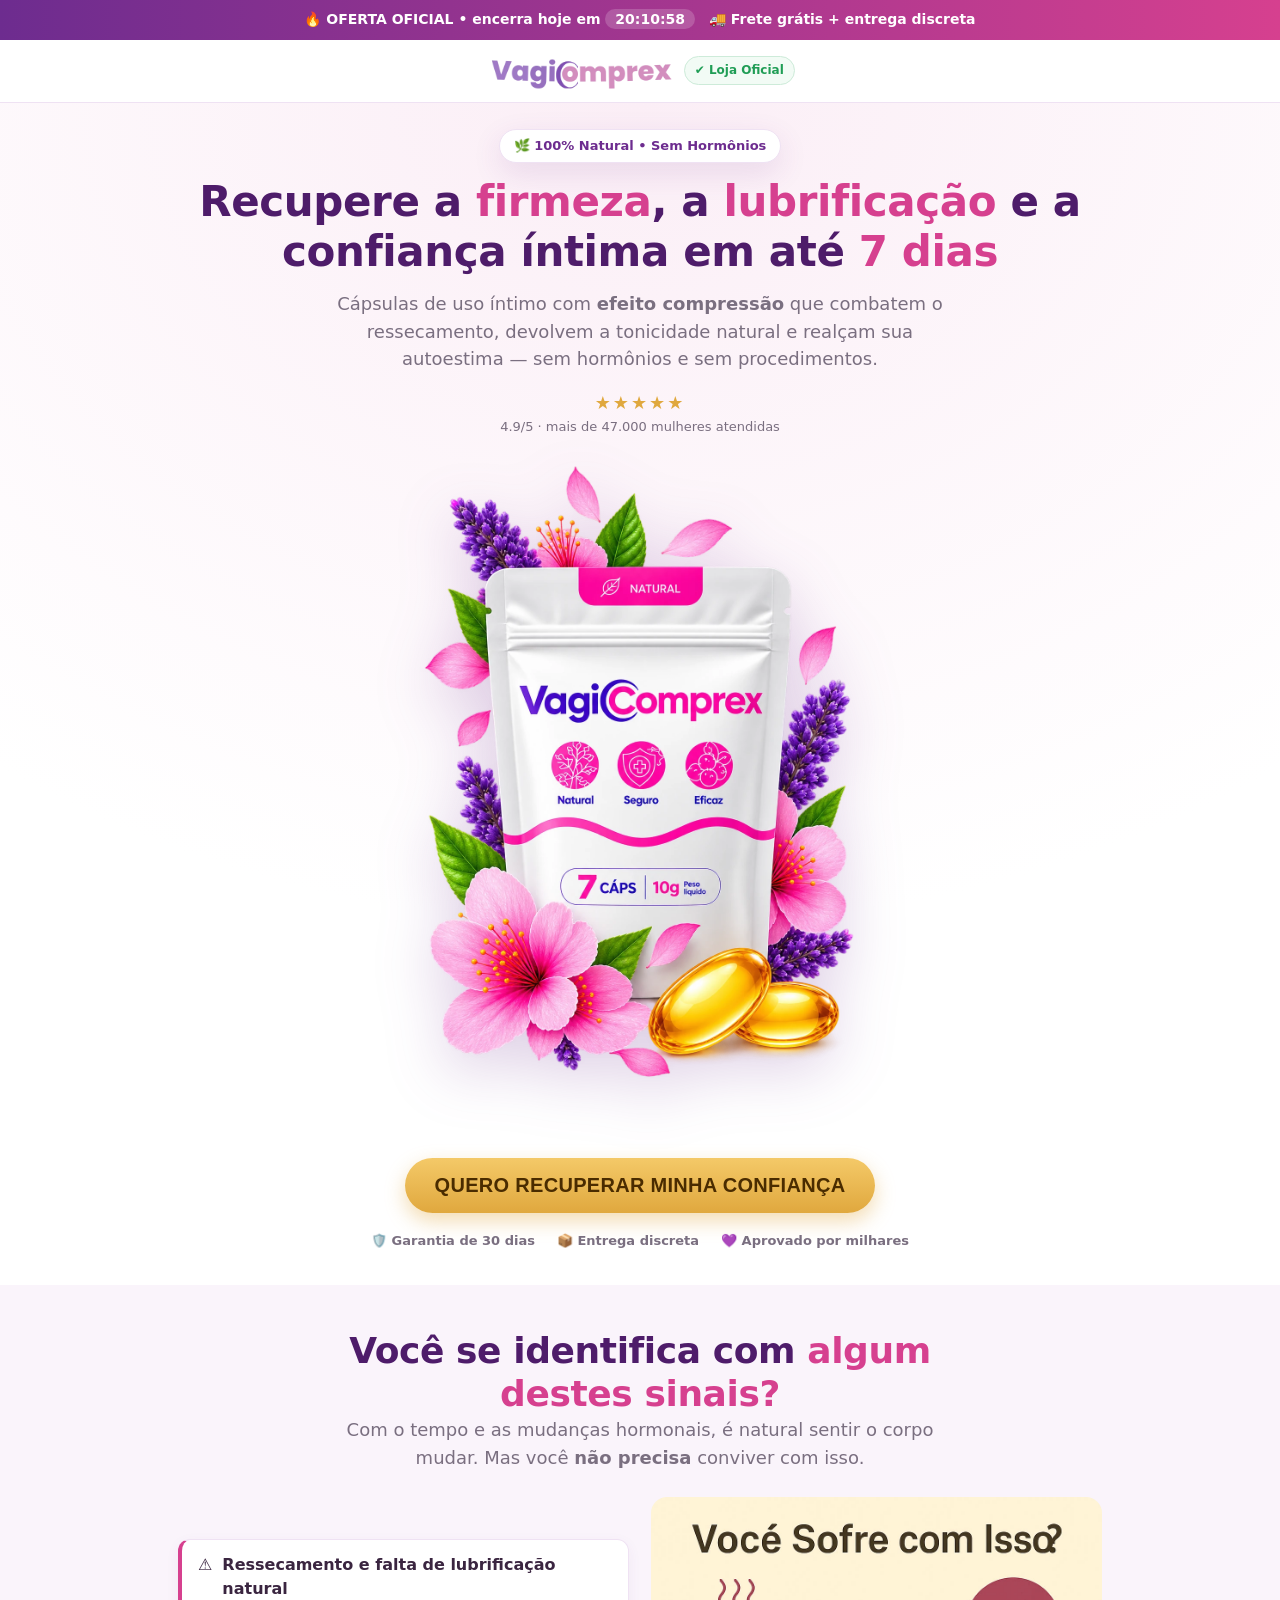
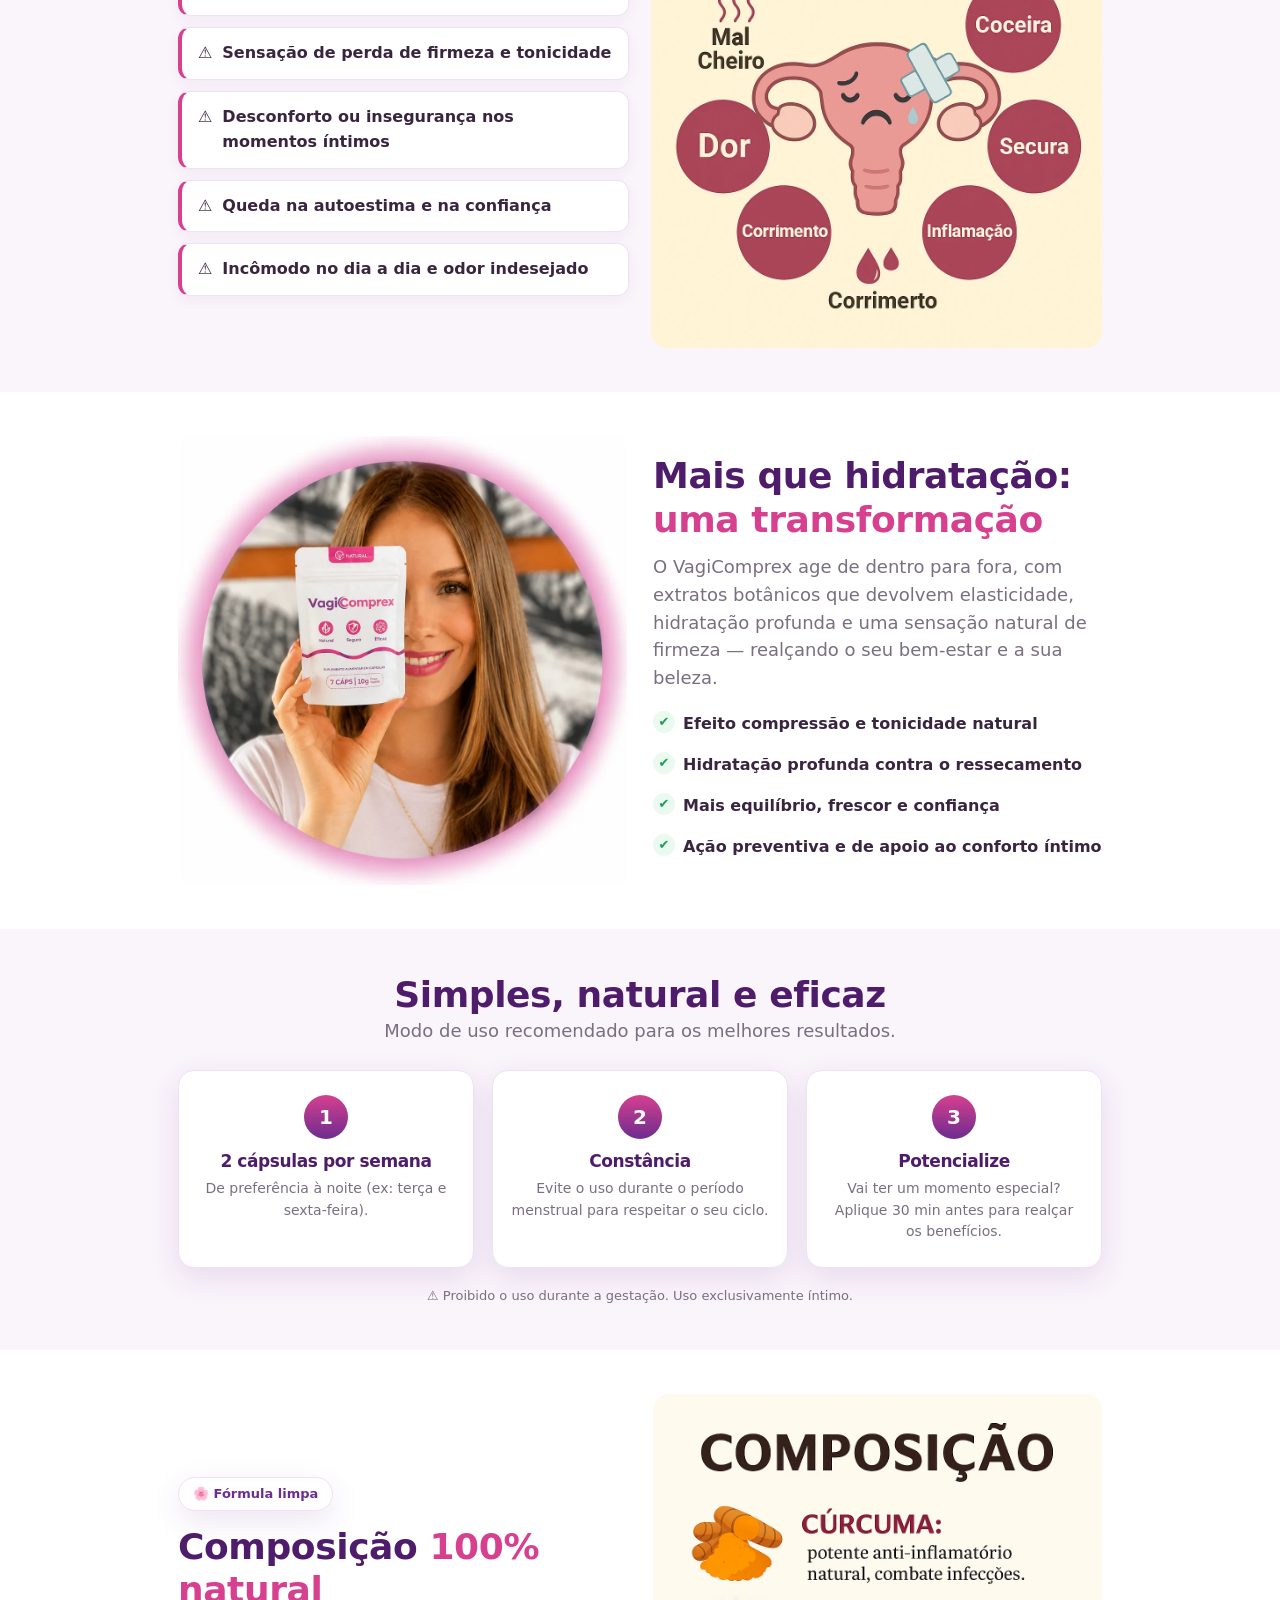
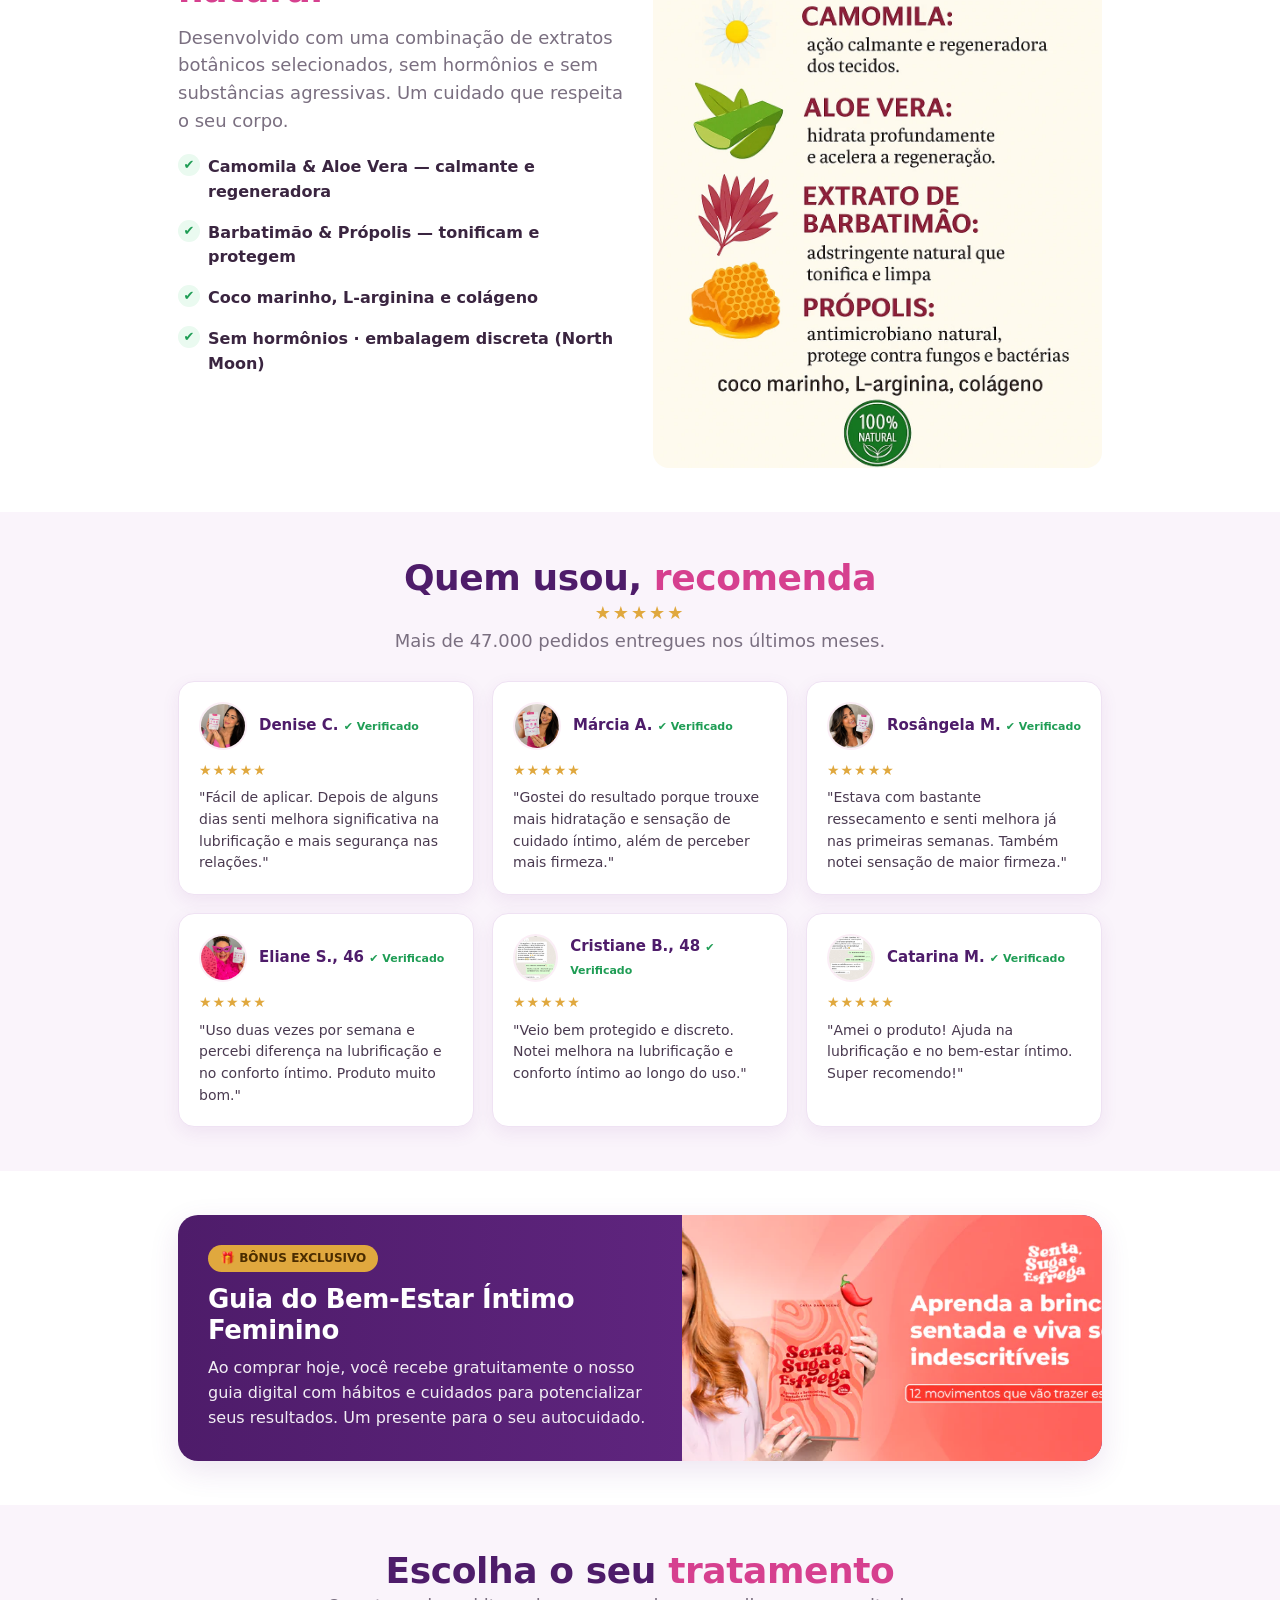
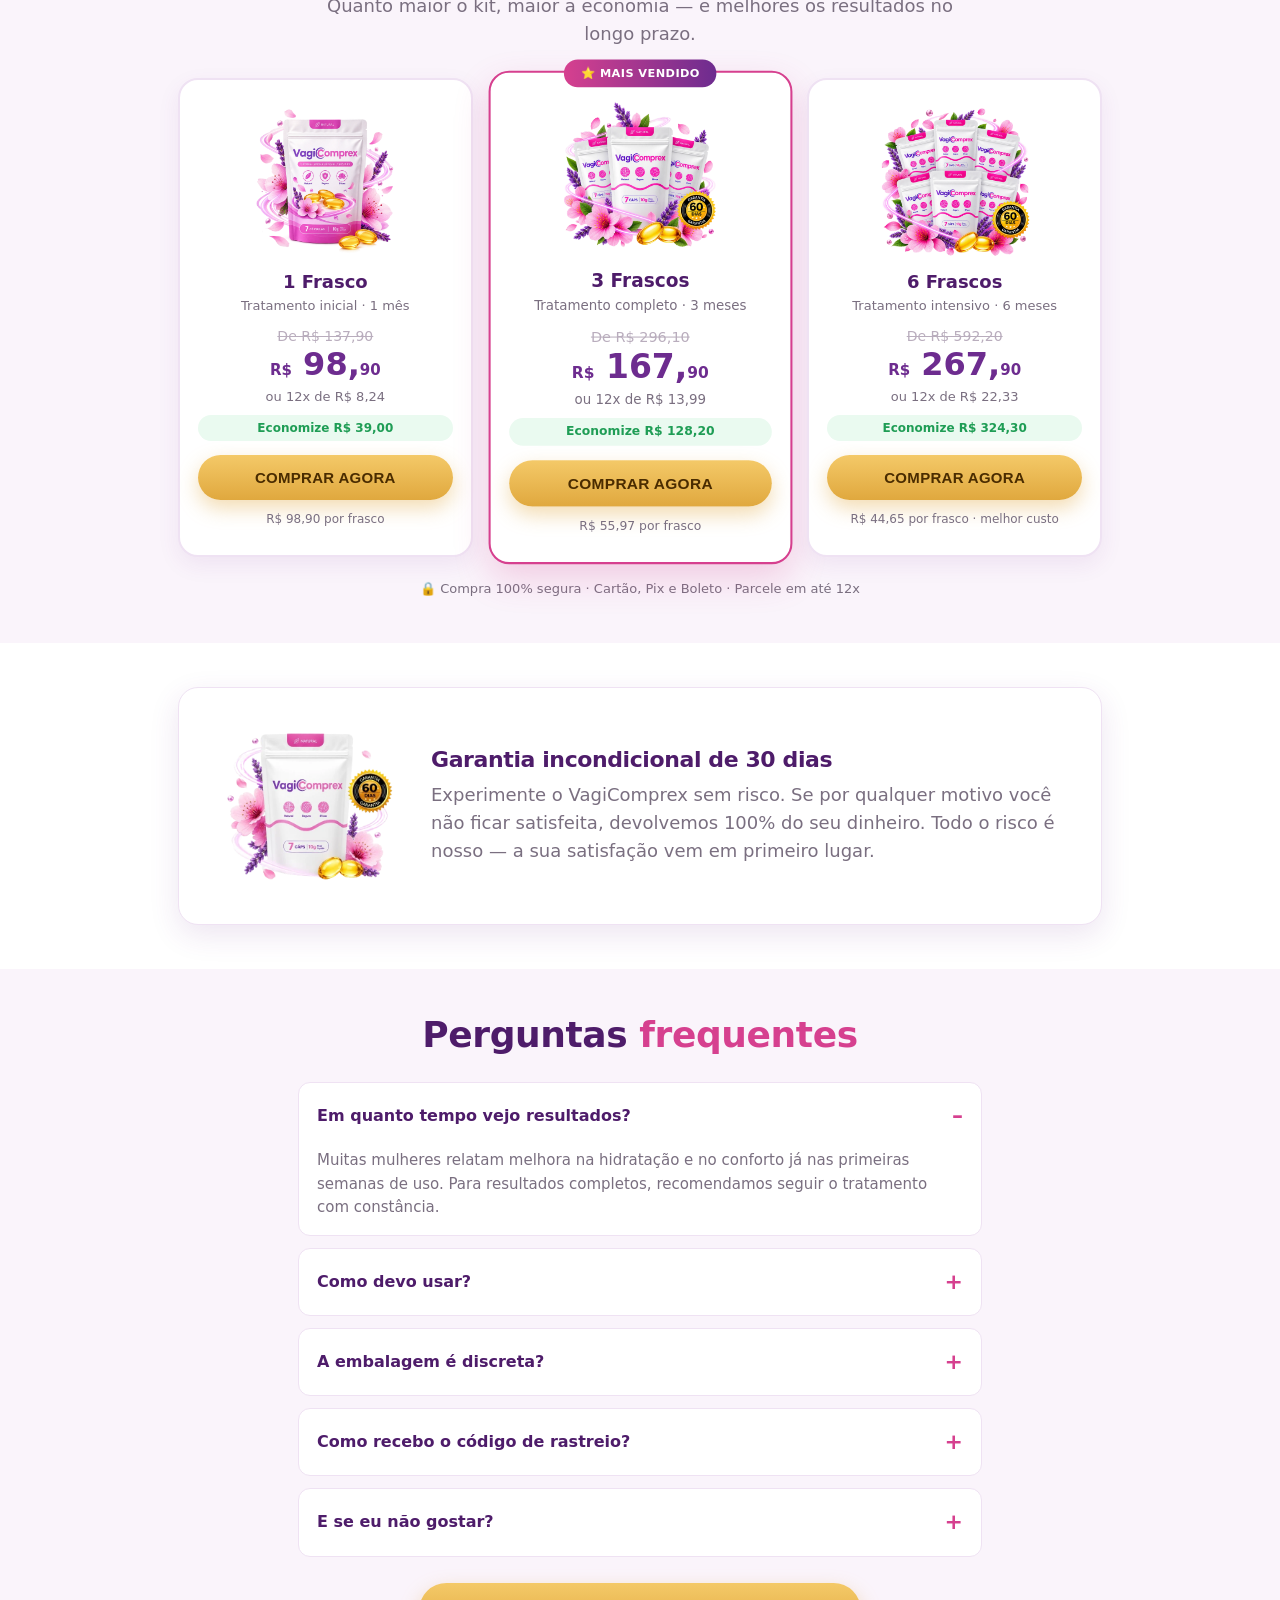
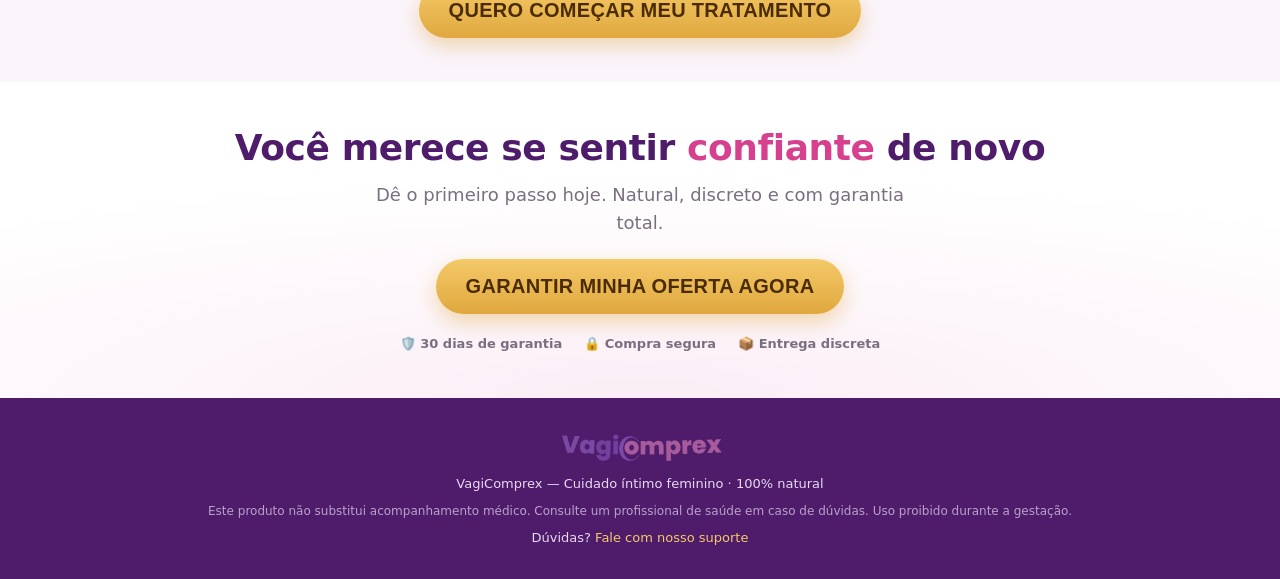
==== commit 5ad387d1: "fix: congruencia na aperto-natural (PV-PRIME-V2) #1 headline '7 dias' -> 'primeiros dias' (bate com " ====
--- a/aperto-natural/index.html
+++ b/aperto-natural/index.html
@@ -4,7 +4,7 @@
 <meta charset="utf-8">
 <meta name="viewport" content="width=device-width, initial-scale=1">
 <title>VagiComprex — Efeito Compressão e Fim do Ressecamento | Oferta Oficial</title>
-<meta name="description" content="Cápsulas de uso íntimo com efeito compressão. Recupere firmeza, lubrificação e confiança em até 7 dias. 100% natural, sem hormônios. Garantia de 30 dias.">
+<meta name="description" content="Cápsulas de uso íntimo com efeito compressão. Recupere firmeza, lubrificação e confiança já nos primeiros dias. 100% natural, sem hormônios. Garantia de 30 dias.">
 <meta property="og:title" content="VagiComprex — Firmeza, lubrificação e confiança em 7 dias">
 <meta property="og:description" content="Cápsulas de uso íntimo com efeito compressão. 100% natural, sem hormônios. Aprovado por milhares de mulheres.">
 <meta property="og:image" content="assets/hero-bottles-rKi9DuhF.webp">
@@ -189,7 +189,7 @@
 
 <!-- BARRA URGÊNCIA -->
 <div class="bar">
-  <span>🔥 OFERTA OFICIAL COM DESCONTO • termina em <b id="cd">15:00</b></span>
+  <span>🔥 OFERTA OFICIAL • encerra hoje em <b id="cd">--:--:--</b></span>
   <span>🚚 Frete grátis + entrega discreta</span>
 </div>
 
@@ -455,15 +455,14 @@
 /* CTAs genéricos rolam até a seção de kits (só os botões dentro dos cards vão ao checkout) */
 function goKits(){ var e=document.getElementById('comprar'); if(e) e.scrollIntoView({behavior:'smooth'}); }
 
-/* === COUNTDOWN evergreen (15 min, reinicia) === */
+/* === COUNTDOWN — encerra hoje (23:59:59), mais crivel === */
 (function(){
   var el=document.getElementById('cd'); if(!el) return;
-  var KEY='vc_cd_end', now=Date.now(), end=parseInt(localStorage.getItem(KEY)||'0',10);
-  if(!end || end < now){ end = now + 15*60*1000; localStorage.setItem(KEY, end); }
+  function eod(){ var d=new Date(); d.setHours(23,59,59,999); return d.getTime(); }
   function tick(){
-    var d=Math.max(0,end-Date.now()), m=Math.floor(d/60000), s=Math.floor((d%60000)/1000);
-    el.textContent=(m<10?'0':'')+m+':'+(s<10?'0':'')+s;
-    if(d<=0){ end=Date.now()+15*60*1000; localStorage.setItem(KEY,end); }
+    var df=Math.max(0,eod()-Date.now());
+    var h=Math.floor(df/3600000), m=Math.floor((df%3600000)/60000), s=Math.floor((df%60000)/1000);
+    el.textContent=(h<10?'0':'')+h+':'+(m<10?'0':'')+m+':'+(s<10?'0':'')+s;
   }
   tick(); setInterval(tick,1000);
 })();
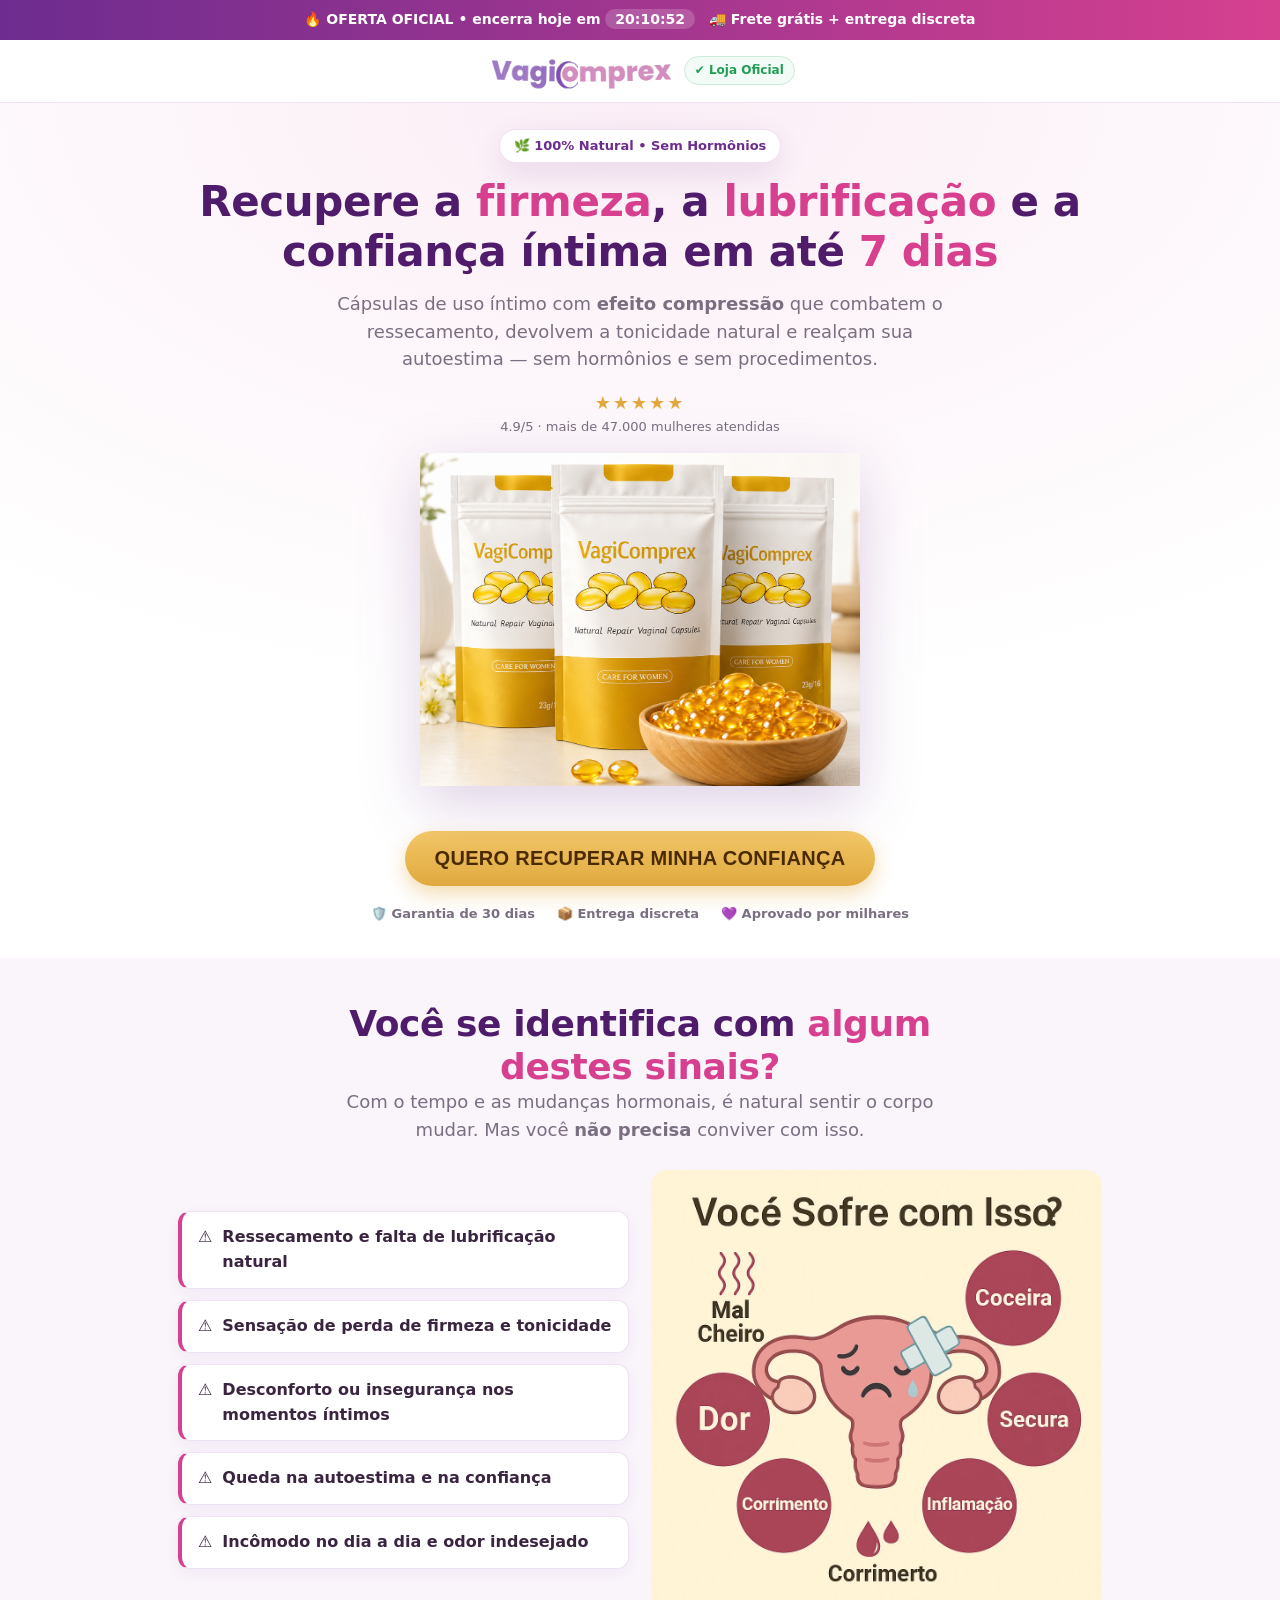
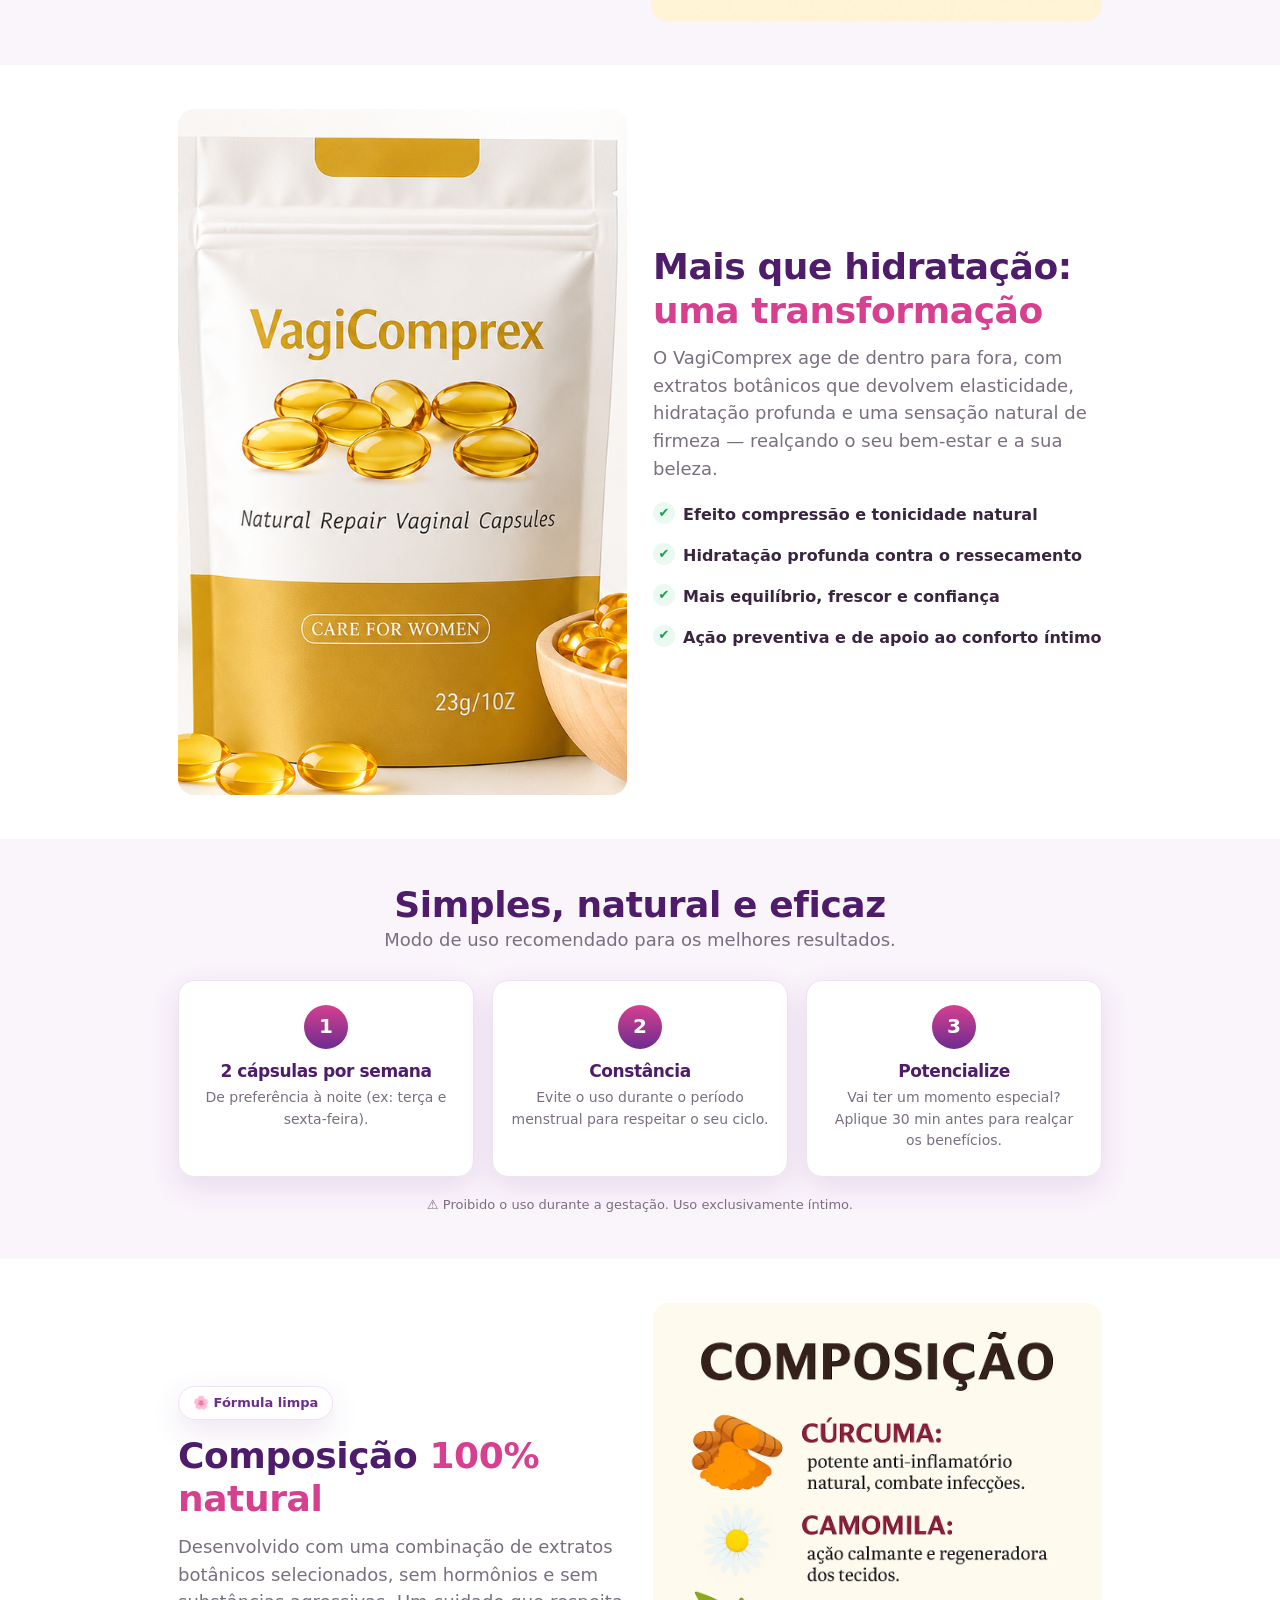
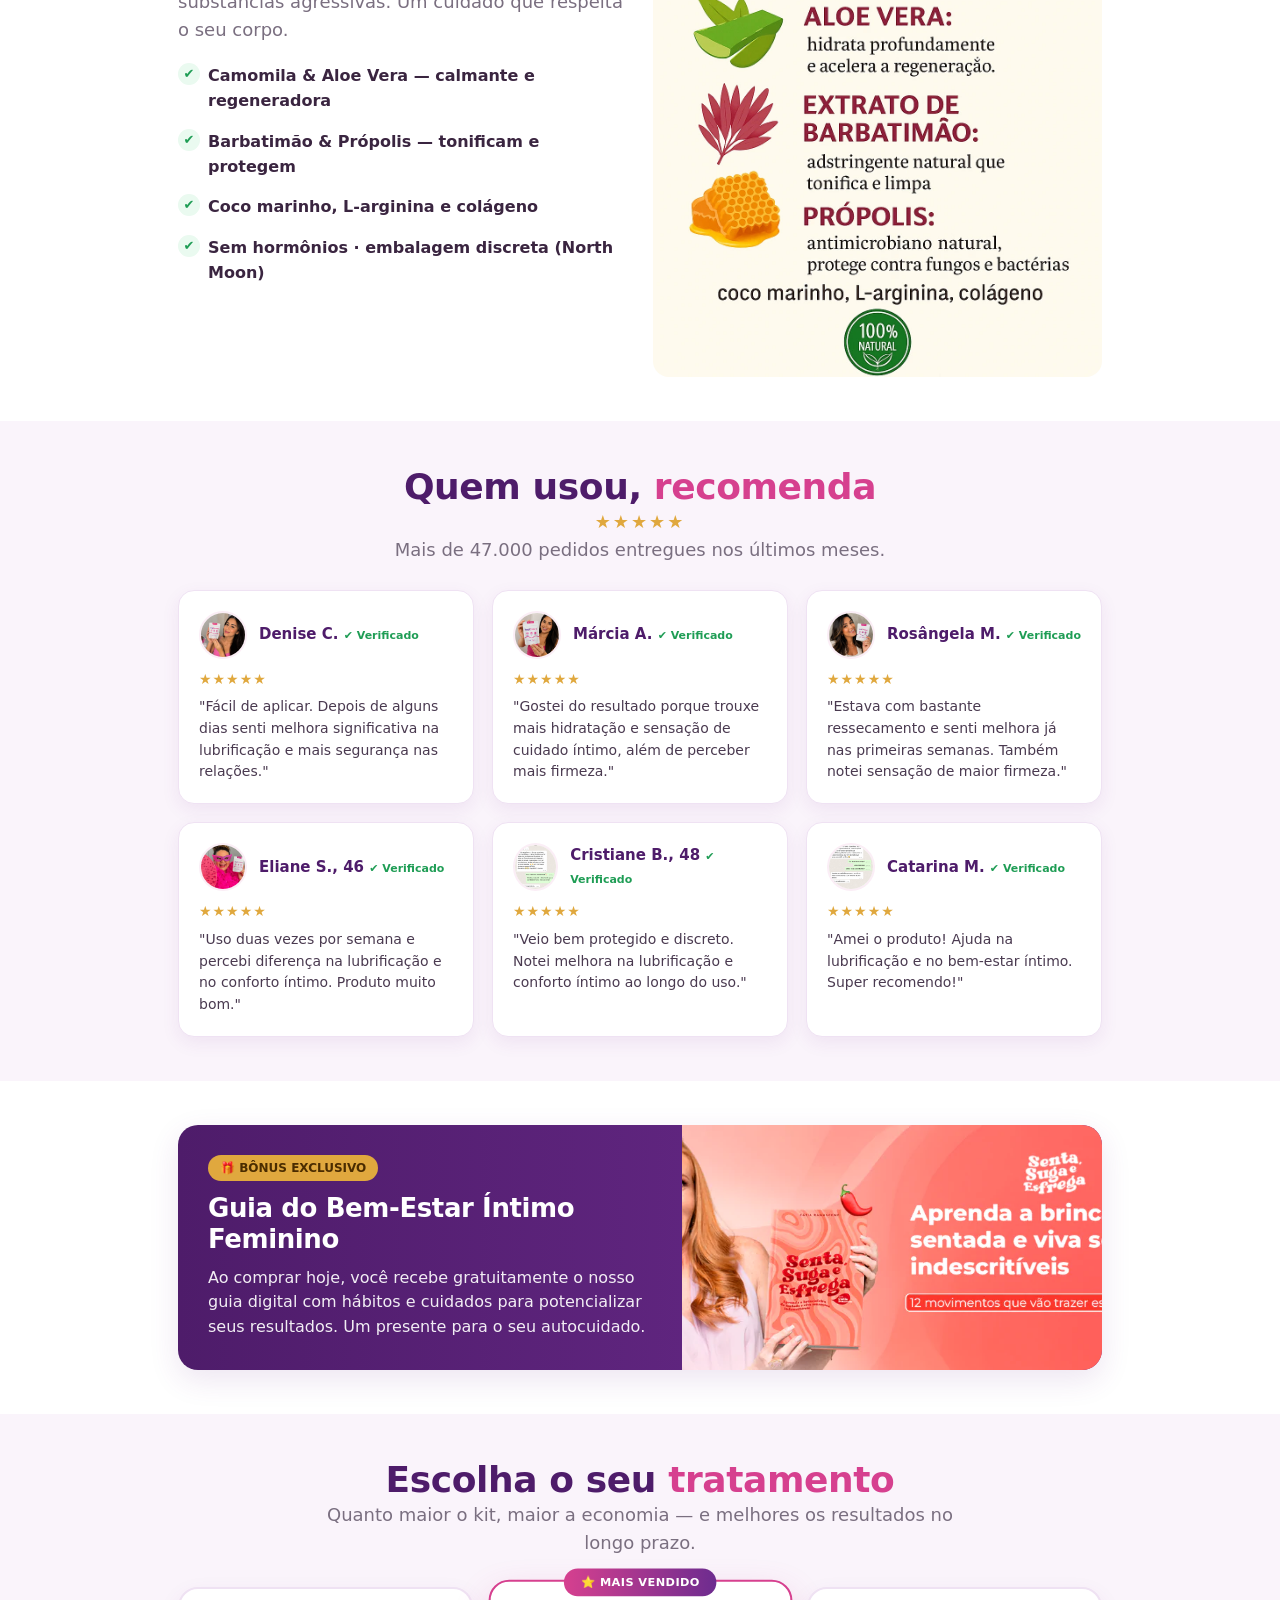
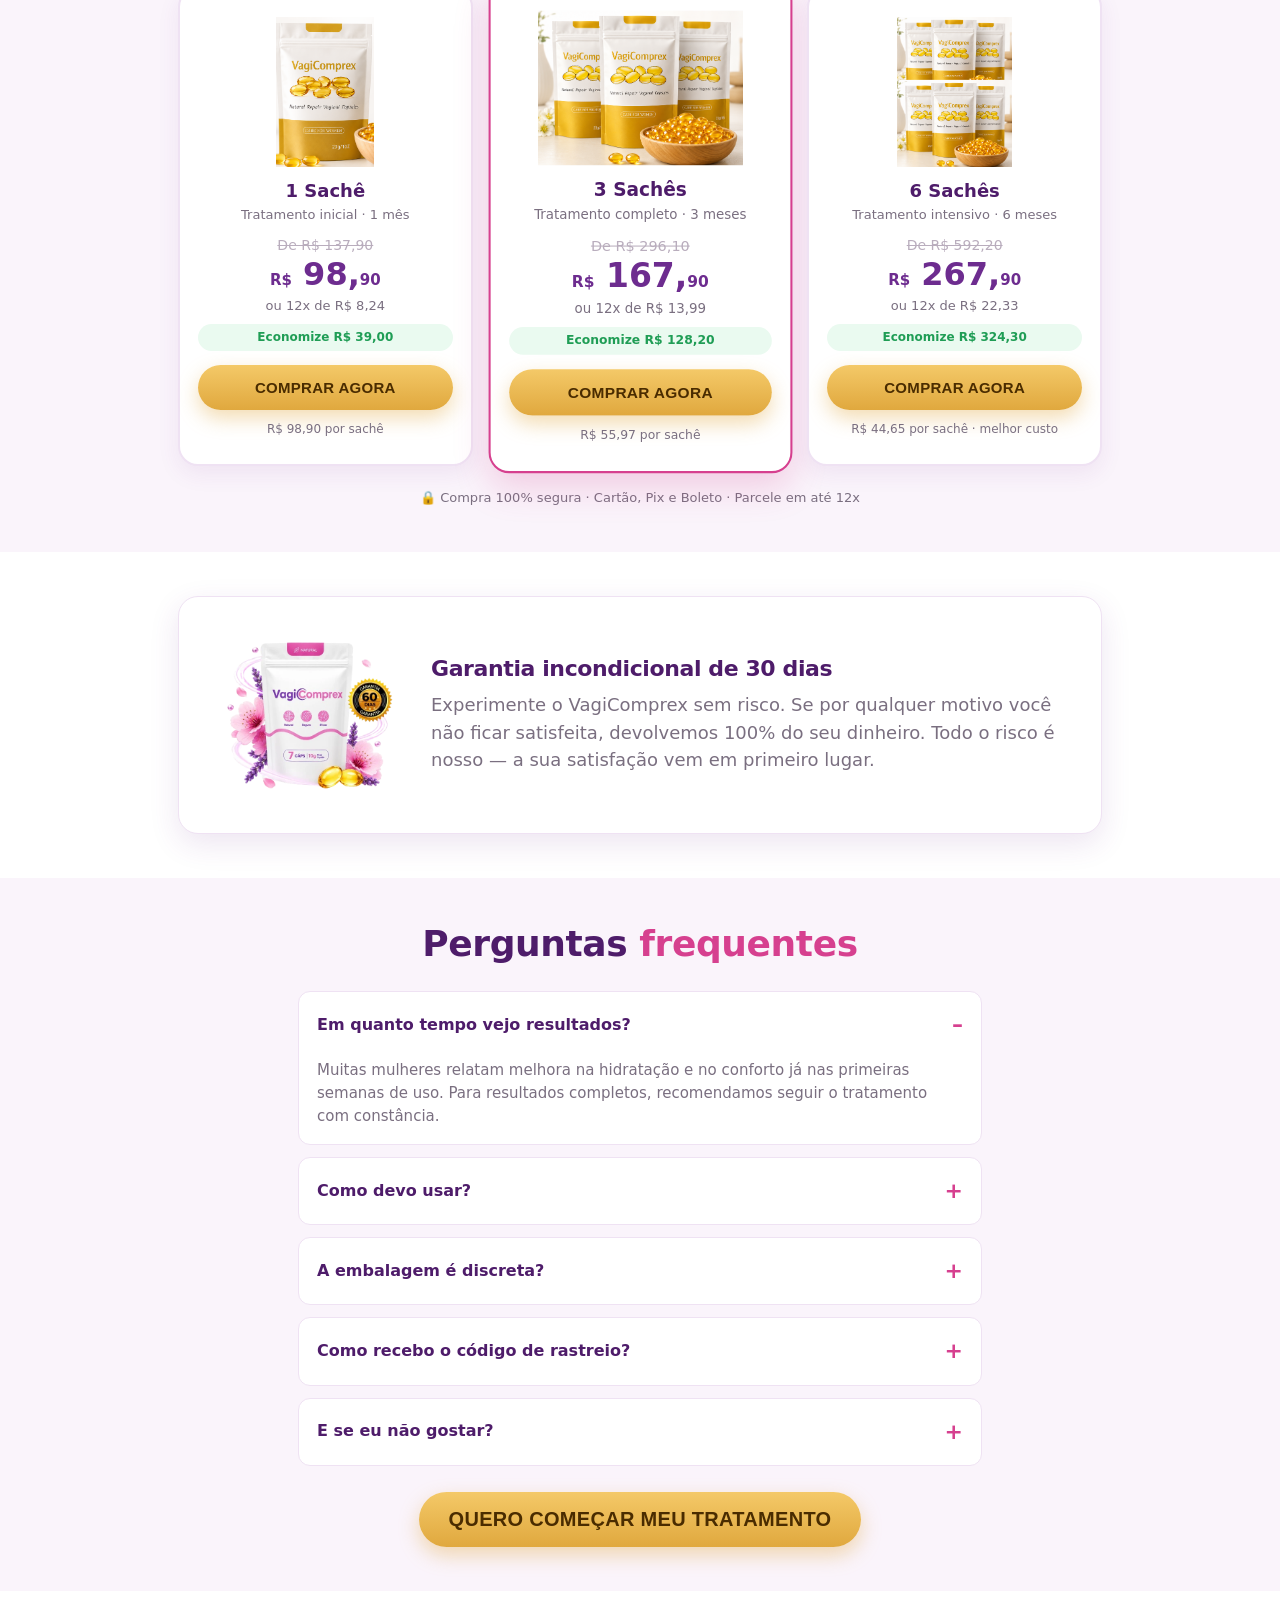
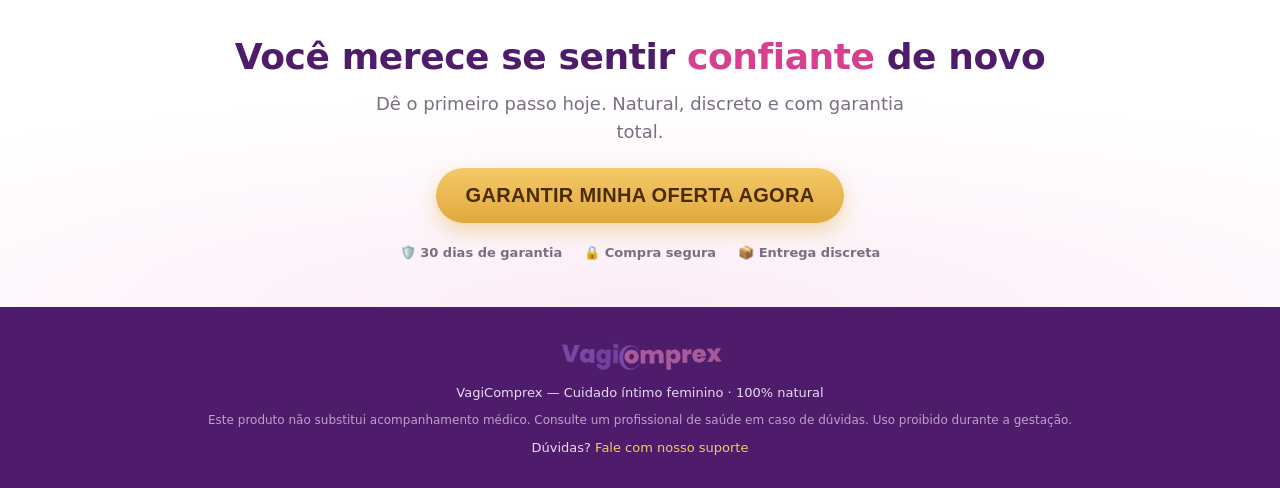
==== commit 20bd2171: "fix: congruencia total sache na aperto-natural (texto + imagens) Texto frasco->sache (kits 1/3/6 Sac" ====
--- a/aperto-natural/index.html
+++ b/aperto-natural/index.html
@@ -7,7 +7,7 @@
 <meta name="description" content="Cápsulas de uso íntimo com efeito compressão. Recupere firmeza, lubrificação e confiança já nos primeiros dias. 100% natural, sem hormônios. Garantia de 30 dias.">
 <meta property="og:title" content="VagiComprex — Firmeza, lubrificação e confiança em 7 dias">
 <meta property="og:description" content="Cápsulas de uso íntimo com efeito compressão. 100% natural, sem hormônios. Aprovado por milhares de mulheres.">
-<meta property="og:image" content="assets/hero-bottles-rKi9DuhF.webp">
+<meta property="og:image" content="assets/sache-3.png">
 <link rel="icon" href="assets/logo-vagicomprex-D-wqzrUM.webp">
 
 <!-- Google Tag Manager -->
@@ -127,7 +127,7 @@
 .kit .parc{font-size:13px;color:var(--cinza);margin:4px 0 8px}
 .kit .econ{display:inline-block;background:#eafaf0;color:var(--verde);font-weight:700;font-size:12px;padding:4px 10px;border-radius:20px;margin-bottom:14px}
 .kit .cta{width:100%;margin-top:auto;padding:14px 10px;font-size:15px}
-.kit .frasco{font-size:12px;color:var(--cinza);margin-top:10px}
+.kit .sachê{font-size:12px;color:var(--cinza);margin-top:10px}
 
 /* garantia */
 .gar{display:grid;grid-template-columns:200px 1fr;gap:24px;align-items:center;background:#fff;border:1px solid var(--borda);border-radius:20px;padding:28px;box-shadow:var(--sombra)}
@@ -209,7 +209,7 @@
     <p class="sub">Cápsulas de uso íntimo com <b>efeito compressão</b> que combatem o ressecamento, devolvem a tonicidade natural e realçam sua autoestima — sem hormônios e sem procedimentos.</p>
     <div class="stars">★★★★★</div>
     <div class="rate">4.9/5 · mais de 47.000 mulheres atendidas</div>
-    <img class="hero-img" src="assets/hero-bottles-rKi9DuhF.webp" alt="VagiComprex cápsulas">
+    <img class="hero-img" src="assets/sache-3.png" alt="VagiComprex cápsulas">
     <br>
     <button class="cta pulse" onclick="goKits()">Quero recuperar minha confiança</button>
     <div class="trust">
@@ -244,7 +244,7 @@
 <section>
   <div class="wrap">
     <div class="comp">
-      <img src="assets/woman-bottle-D9S2hP_z.webp" alt="VagiComprex" style="border-radius:16px">
+      <img src="assets/sache-1.png" alt="VagiComprex" style="border-radius:16px">
       <div>
         <h2>Mais que hidratação: <span class="destaque">uma transformação</span></h2>
         <p class="sub" style="margin:12px 0">O VagiComprex age de dentro para fora, com extratos botânicos que devolvem elasticidade, hidratação profunda e uma sensação natural de firmeza — realçando o seu bem-estar e a sua beleza.</p>
@@ -338,40 +338,40 @@
     <div class="kits">
       <!-- KIT 1 -->
       <div class="kit">
-        <img src="assets/pack-1-bottle-DJbhL7bN.webp" alt="1 frasco">
-        <div class="kt">1 Frasco</div>
+        <img src="assets/sache-1.png" alt="1 sachê">
+        <div class="kt">1 Sachê</div>
         <div class="kd">Tratamento inicial · 1 mês</div>
         <div class="de">De R$ 137,90</div>
         <div class="por"><small>R$</small> 98,<small>90</small></div>
         <div class="parc">ou 12x de R$ 8,24</div>
         <span class="econ">Economize R$ 39,00</span>
         <button class="cta" onclick="go(KIT_LINKS[0])">Comprar agora</button>
-        <div class="frasco">R$ 98,90 por frasco</div>
+        <div class="sachê">R$ 98,90 por sachê</div>
       </div>
       <!-- KIT 3 (destaque) -->
       <div class="kit top">
         <span class="flag">⭐ Mais vendido</span>
-        <img src="assets/pack-3-bottles-o0DyJwtf.webp" alt="3 frascos">
-        <div class="kt">3 Frascos</div>
+        <img src="assets/sache-3.png" alt="3 sachês">
+        <div class="kt">3 Sachês</div>
         <div class="kd">Tratamento completo · 3 meses</div>
         <div class="de">De R$ 296,10</div>
         <div class="por"><small>R$</small> 167,<small>90</small></div>
         <div class="parc">ou 12x de R$ 13,99</div>
         <span class="econ">Economize R$ 128,20</span>
         <button class="cta pulse" onclick="go(KIT_LINKS[1])">Comprar agora</button>
-        <div class="frasco">R$ 55,97 por frasco</div>
+        <div class="sachê">R$ 55,97 por sachê</div>
       </div>
       <!-- KIT 6 -->
       <div class="kit">
-        <img src="assets/pack-6-bottles-Cvo0u4Qf.webp" alt="6 frascos">
-        <div class="kt">6 Frascos</div>
+        <img src="assets/sache-6.png" alt="6 sachês">
+        <div class="kt">6 Sachês</div>
         <div class="kd">Tratamento intensivo · 6 meses</div>
         <div class="de">De R$ 592,20</div>
         <div class="por"><small>R$</small> 267,<small>90</small></div>
         <div class="parc">ou 12x de R$ 22,33</div>
         <span class="econ">Economize R$ 324,30</span>
         <button class="cta" onclick="go(KIT_LINKS[2])">Comprar agora</button>
-        <div class="frasco">R$ 44,65 por frasco · melhor custo</div>
+        <div class="sachê">R$ 44,65 por sachê · melhor custo</div>
       </div>
     </div>
     <p class="center sub" style="margin-top:22px;font-size:13px">🔒 Compra 100% segura · Cartão, Pix e Boleto · Parcele em até 12x</p>
@@ -441,9 +441,9 @@
 <script>
 /* === CHECKOUT (MLMpay) — repassa UTM/fbclid do anúncio === */
 var KIT_LINKS=[
-  'https://seguro.vagicomprex.shop/checkout/vagicomprex-v2?v=1-sache',  /* 1 frasco  R$98,90  */
-  'https://seguro.vagicomprex.shop/checkout/vagicomprex-v2?v=3-sache', /* 3 frascos R$167,90 */
-  'https://seguro.vagicomprex.shop/checkout/vagicomprex-v2?v=6-sache'  /* 6 frascos R$267,90 */
+  'https://seguro.vagicomprex.shop/checkout/vagicomprex-v2?v=1-sache',  /* 1 sachê  R$98,90  */
+  'https://seguro.vagicomprex.shop/checkout/vagicomprex-v2?v=3-sache', /* 3 sachês R$167,90 */
+  'https://seguro.vagicomprex.shop/checkout/vagicomprex-v2?v=6-sache'  /* 6 sachês R$267,90 */
 ];
 function go(url){
   try{ if(window.fbq){ fbq('track','InitiateCheckout'); } }catch(e){}
@@ -470,7 +470,7 @@
 /* === TOAST prova social === */
 (function(){
   var nomes=[['Ana Paula','Salvador/BA'],['Fernanda','Curitiba/PR'],['Juliana','São Paulo/SP'],['Patrícia','Recife/PE'],['Sandra','Belo Horizonte/MG'],['Cláudia','Porto Alegre/RS'],['Rosana','Fortaleza/CE'],['Marta','Goiânia/GO'],['Vera','Campinas/SP'],['Luciana','Manaus/AM']];
-  var kits=['o kit 3 frascos','o kit 6 frascos','o kit 1 frasco'];
+  var kits=['o kit 3 sachês','o kit 6 sachês','o kit 1 sachê'];
   var t=document.getElementById('toast'), n=document.getElementById('tnome'), i=document.getElementById('tinfo'), k=0;
   function show(){
     var p=nomes[Math.floor((Date.now()/7000)%nomes.length)];
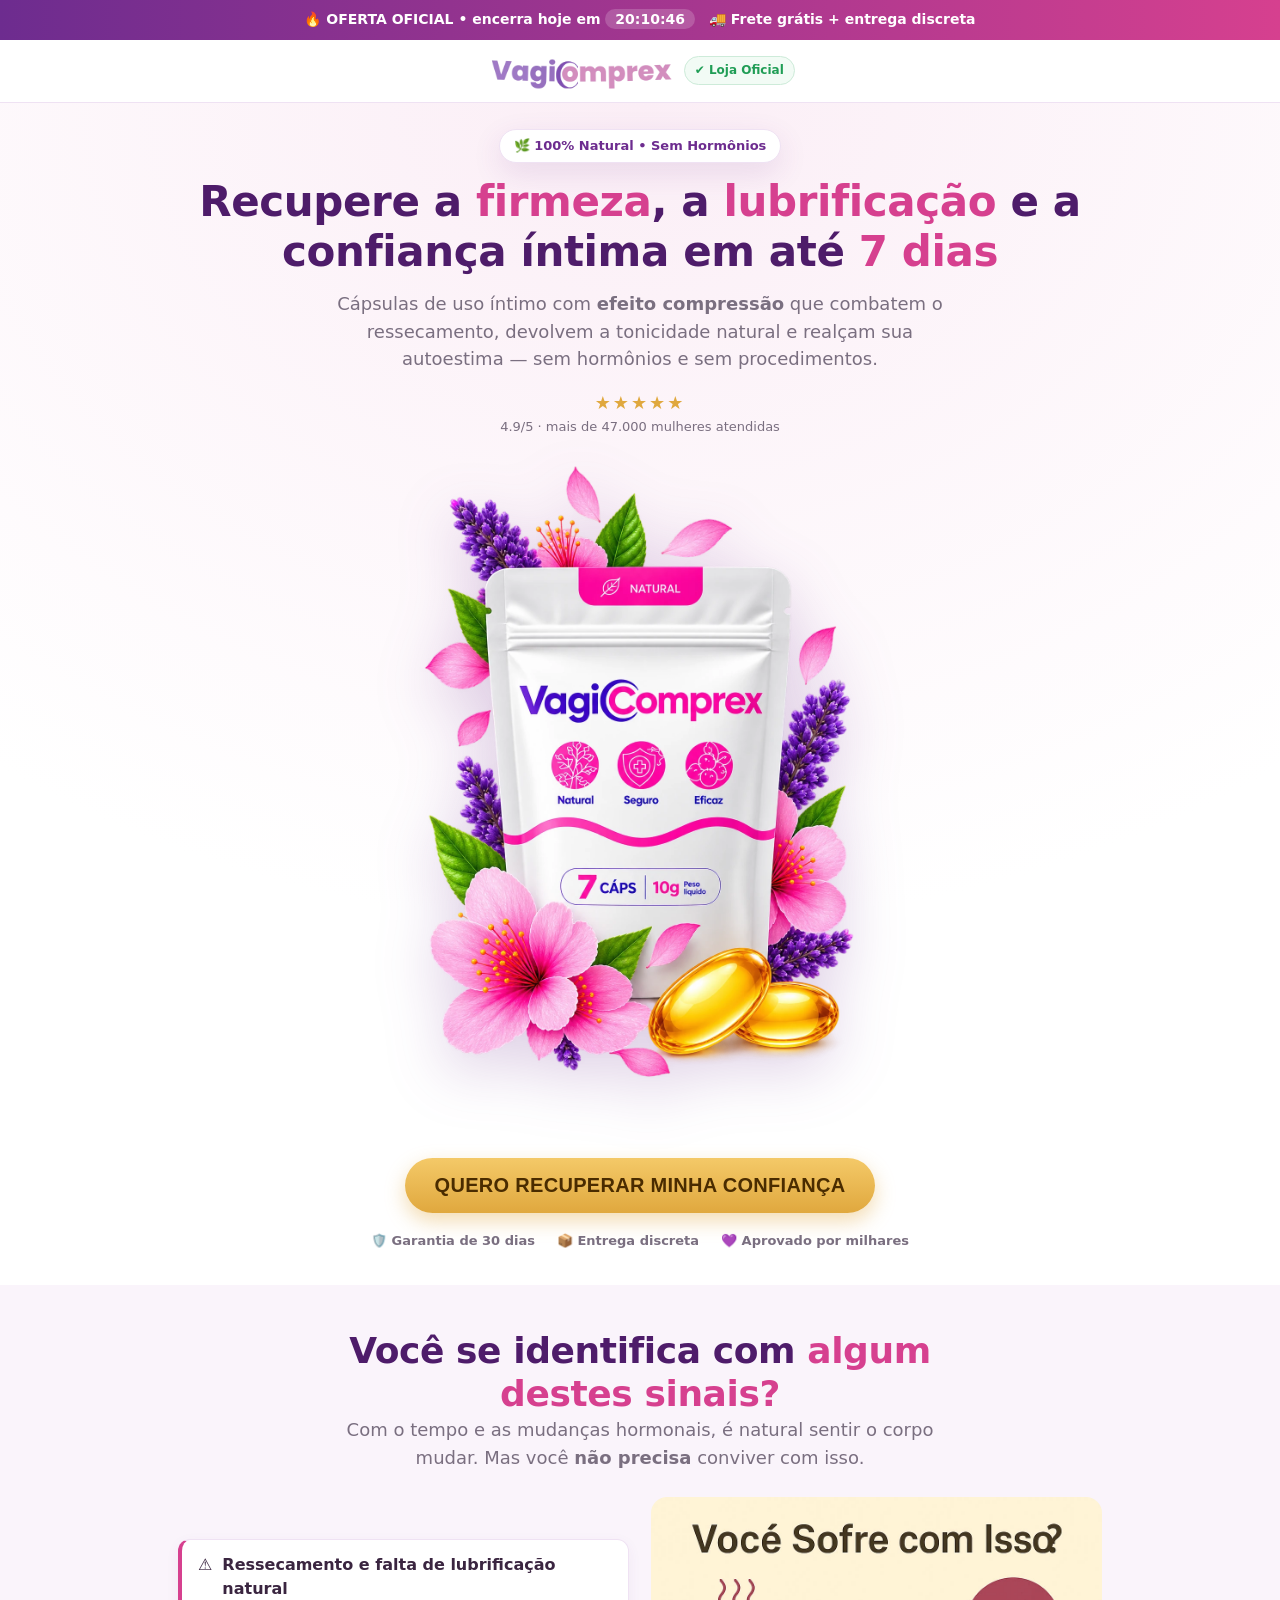
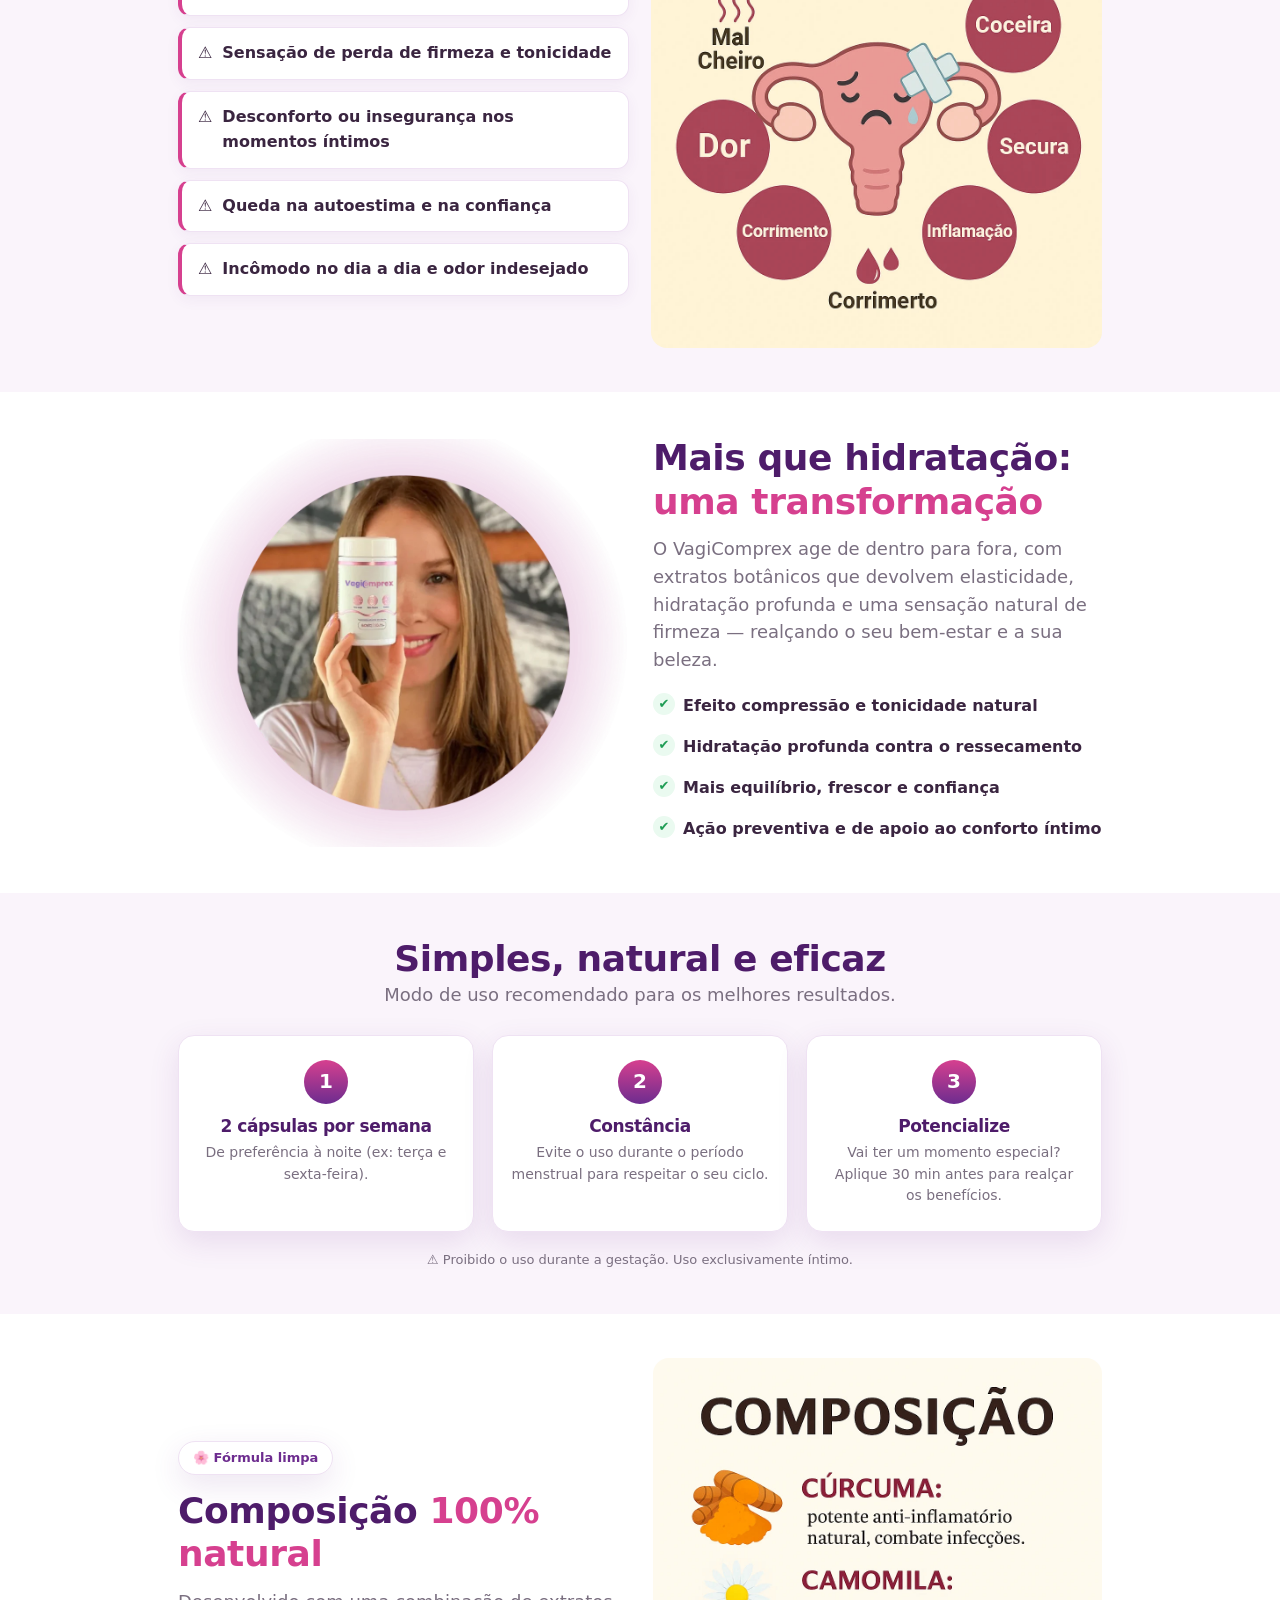
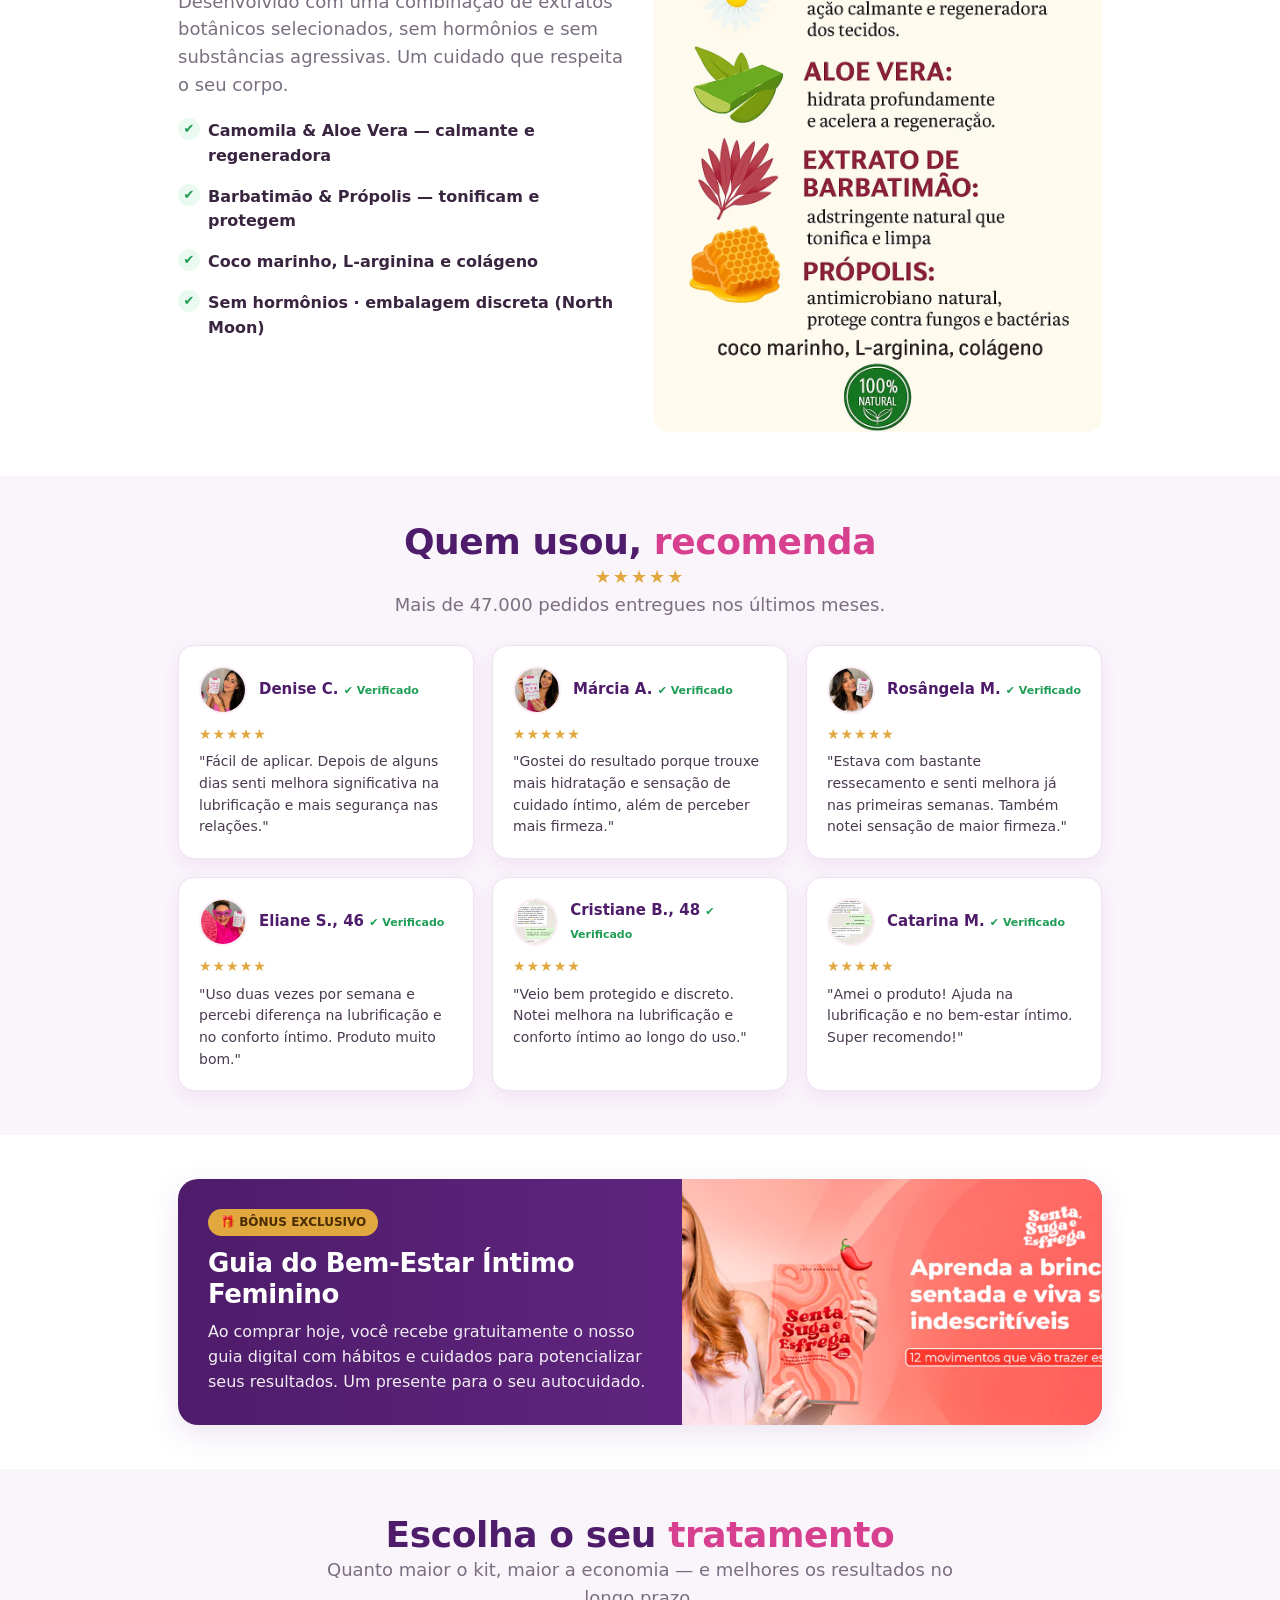
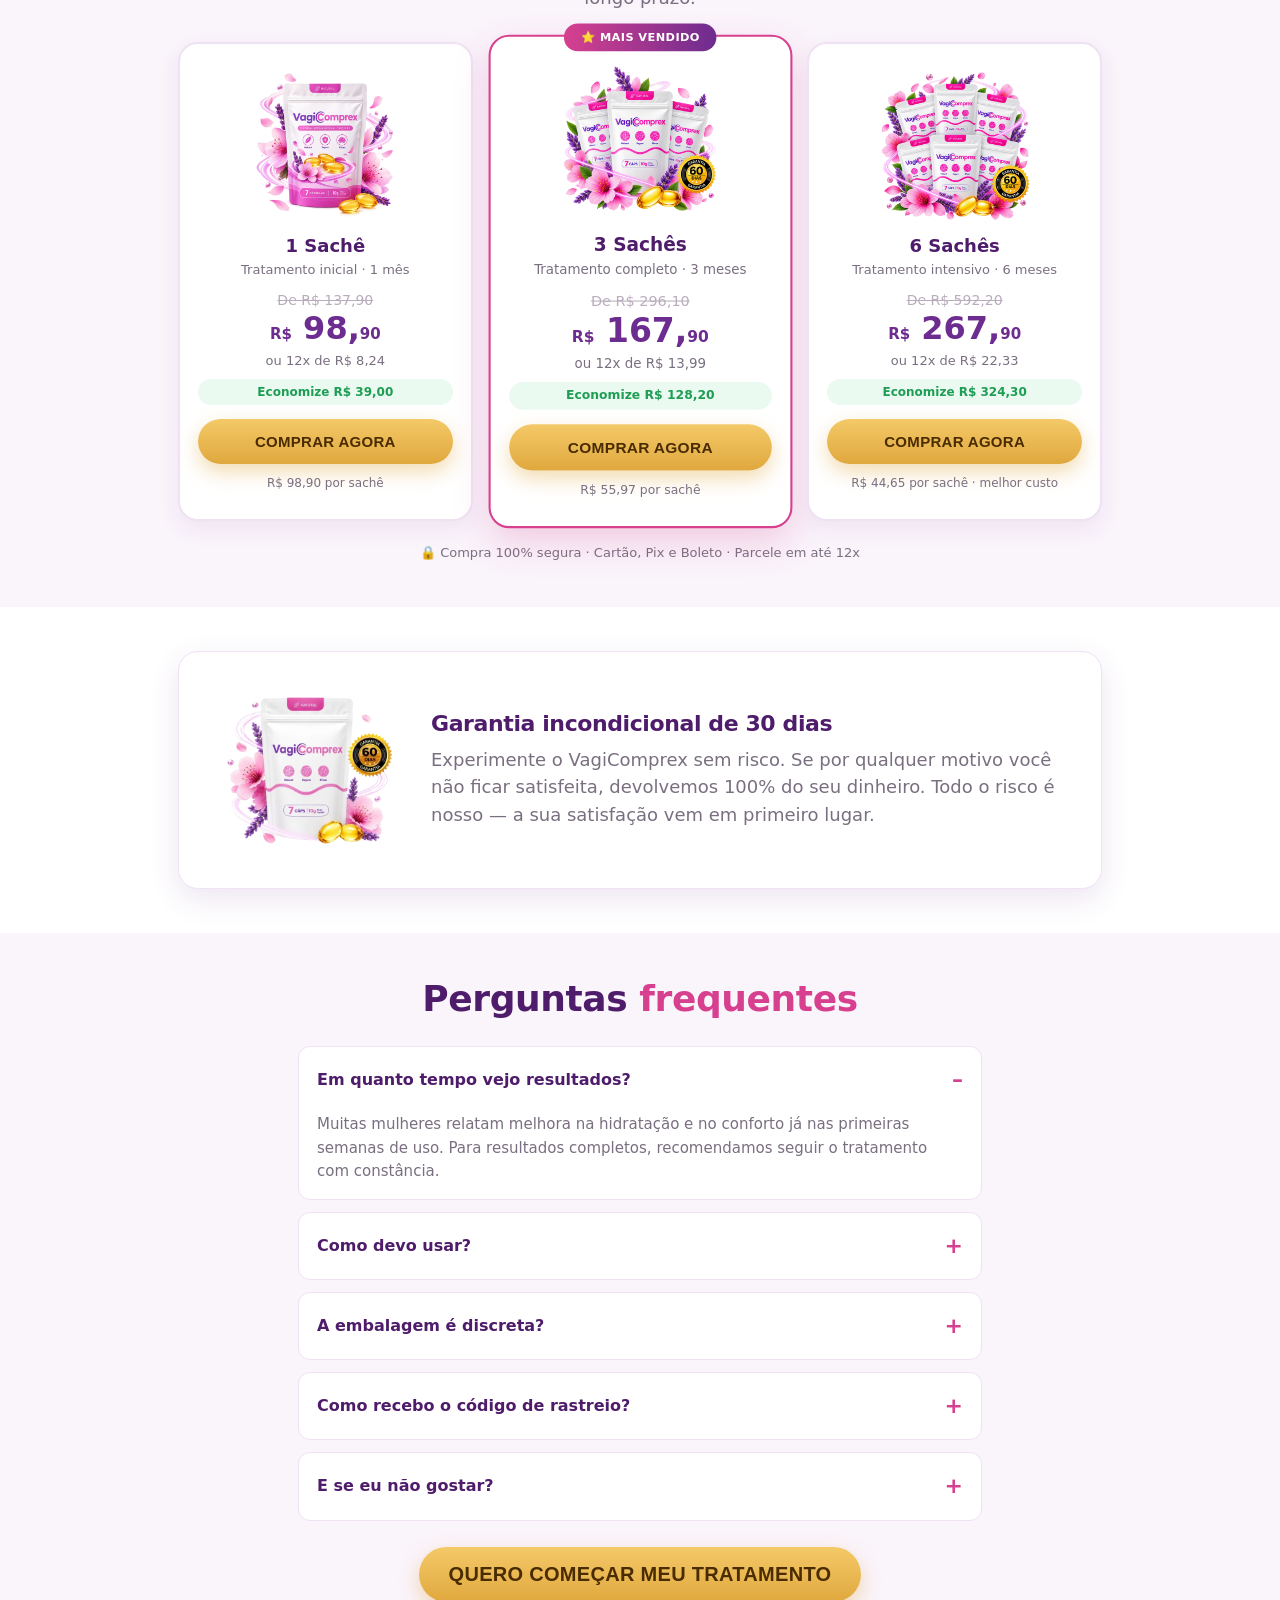
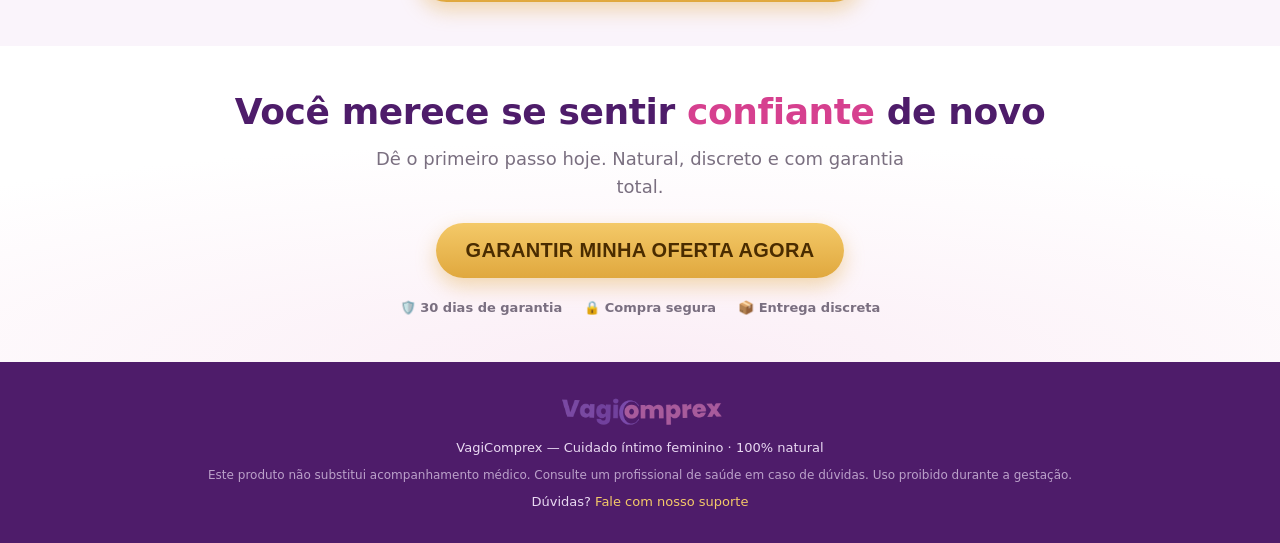
==== commit d4b05def: "Add files via upload" ====
--- a/aperto-natural/index.html
+++ b/aperto-natural/index.html
@@ -7,7 +7,7 @@
 <meta name="description" content="Cápsulas de uso íntimo com efeito compressão. Recupere firmeza, lubrificação e confiança já nos primeiros dias. 100% natural, sem hormônios. Garantia de 30 dias.">
 <meta property="og:title" content="VagiComprex — Firmeza, lubrificação e confiança em 7 dias">
 <meta property="og:description" content="Cápsulas de uso íntimo com efeito compressão. 100% natural, sem hormônios. Aprovado por milhares de mulheres.">
-<meta property="og:image" content="assets/sache-3.png">
+<meta property="og:image" content="assets/hero-bottles-rKi9DuhF.webp">
 <link rel="icon" href="assets/logo-vagicomprex-D-wqzrUM.webp">
 
 <!-- Google Tag Manager -->
@@ -209,7 +209,7 @@
     <p class="sub">Cápsulas de uso íntimo com <b>efeito compressão</b> que combatem o ressecamento, devolvem a tonicidade natural e realçam sua autoestima — sem hormônios e sem procedimentos.</p>
     <div class="stars">★★★★★</div>
     <div class="rate">4.9/5 · mais de 47.000 mulheres atendidas</div>
-    <img class="hero-img" src="assets/sache-3.png" alt="VagiComprex cápsulas">
+    <img class="hero-img" src="assets/hero-bottles-rKi9DuhF.webp" alt="VagiComprex cápsulas">
     <br>
     <button class="cta pulse" onclick="goKits()">Quero recuperar minha confiança</button>
     <div class="trust">
@@ -244,7 +244,7 @@
 <section>
   <div class="wrap">
     <div class="comp">
-      <img src="assets/sache-1.png" alt="VagiComprex" style="border-radius:16px">
+      <img src="assets/woman-bottle-D9S2hP_.webp" alt="VagiComprex" style="border-radius:16px">
       <div>
         <h2>Mais que hidratação: <span class="destaque">uma transformação</span></h2>
         <p class="sub" style="margin:12px 0">O VagiComprex age de dentro para fora, com extratos botânicos que devolvem elasticidade, hidratação profunda e uma sensação natural de firmeza — realçando o seu bem-estar e a sua beleza.</p>
@@ -338,7 +338,7 @@
     <div class="kits">
       <!-- KIT 1 -->
       <div class="kit">
-        <img src="assets/sache-1.png" alt="1 sachê">
+        <img src="assets/pack-1-bottle-DJbhL7bN.webp" alt="1 sachê">
         <div class="kt">1 Sachê</div>
         <div class="kd">Tratamento inicial · 1 mês</div>
         <div class="de">De R$ 137,90</div>
@@ -351,7 +351,7 @@
       <!-- KIT 3 (destaque) -->
       <div class="kit top">
         <span class="flag">⭐ Mais vendido</span>
-        <img src="assets/sache-3.png" alt="3 sachês">
+        <img src="assets/pack-3-bottles-o0DyJwtf.webp" alt="3 sachês">
         <div class="kt">3 Sachês</div>
         <div class="kd">Tratamento completo · 3 meses</div>
         <div class="de">De R$ 296,10</div>
@@ -363,7 +363,7 @@
       </div>
       <!-- KIT 6 -->
       <div class="kit">
-        <img src="assets/sache-6.png" alt="6 sachês">
+        <img src="assets/pack-6-bottles-Cvo0u4Qf.webp" alt="6 sachês">
         <div class="kt">6 Sachês</div>
         <div class="kd">Tratamento intensivo · 6 meses</div>
         <div class="de">De R$ 592,20</div>
